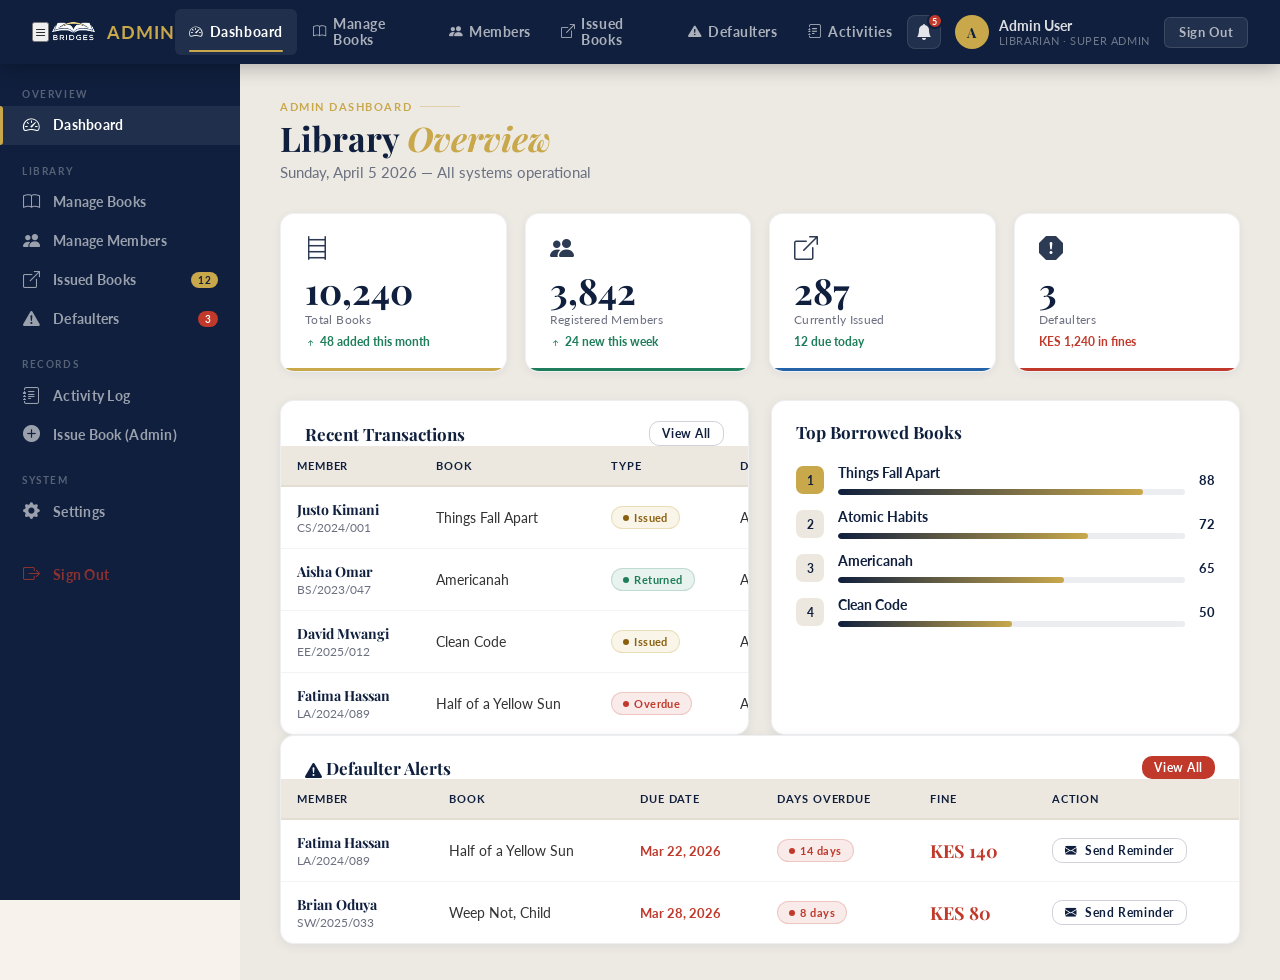
==== dashboard-admin.html @ f614bda2 "Added new responsive and updated LMS" ====
<!doctype html>
<html lang="en">
<head>
  <meta charset="UTF-8"/>
  <meta name="viewport" content="width=device-width,initial-scale=1.0"/>
  <link rel="preconnect" href="https://fonts.googleapis.com">
  <link rel="preconnect" href="https://fonts.gstatic.com" crossorigin>
  <link href="https://fonts.googleapis.com/css2?family=Playfair+Display:ital,wght@0,400;0,700;0,900;1,400;1,700&family=Lato:wght@300;400;700;900&display=swap" rel="stylesheet">
  <link rel="stylesheet" href="https://cdn.jsdelivr.net/npm/bootstrap-icons@1.11.3/font/bootstrap-icons.min.css">
  <link rel="stylesheet" href="bridges-lms.css">
  <title>Admin — Bridges LMS</title>
</head>
<body>

<!-- ── Header ────────────────────────────────────────────── -->
<header class="app-header">
  <a class="header-logo" href="#" onclick="switchView('a-dash')">
     <img src="/assets/BRIDGESLOGO.png" alt="Bridges LMS Logo" class="header-logo-img" />
    <div class="header-logo-text"><span>Admin</span></div>
  </a>
  <ul class="header-nav">
    <li id="anav-dash" class="active" onclick="switchView('a-dash')"><i class="bi bi-speedometer2" aria-hidden="true"></i> Dashboard</li>
    <li id="anav-books" onclick="switchView('a-books')"><i class="bi bi-book" aria-hidden="true"></i> Manage Books</li>
    <li id="anav-students" onclick="switchView('a-students')"><i class="bi bi-people-fill" aria-hidden="true"></i> Members</li>
    <li id="anav-issued" onclick="switchView('a-issued')"><i class="bi bi-box-arrow-up-right" aria-hidden="true"></i> Issued Books</li>
    <li id="anav-defaulters" onclick="switchView('a-defaulters')"><i class="bi bi-exclamation-triangle-fill" aria-hidden="true"></i> Defaulters</li>
    <li id="anav-activities" onclick="switchView('a-activities')"><i class="bi bi-journal-text" aria-hidden="true"></i> Activities</li>
  </ul>
  <div class="header-right">
    <div class="notif-btn" title="Notifications">
      <i class="bi bi-bell-fill" aria-hidden="true"></i>
      <span class="notif-badge">5</span>
    </div>
    <div class="header-user">
      <div class="header-avatar">A</div>
      <div>
        <div class="header-uname">Admin User</div>
        <div class="header-role">Librarian · Super Admin</div>
      </div>
    </div>
    <a class="header-logout" href="index.html">Sign Out</a>
  </div>
</header>

<!-- ── Portal Layout ─────────────────────────────────────── -->
<div class="portal-layout">

  <!-- Sidebar -->
  <div class="sidebar">
    <div class="sidebar-group-label">Overview</div>
    <div class="sidebar-item active" id="asb-dash" onclick="switchView('a-dash')">
      <span class="sidebar-icon"><i class="bi bi-speedometer2" aria-hidden="true"></i></span> Dashboard
    </div>
    <div class="sidebar-group-label">Library</div>
    <div class="sidebar-item" id="asb-books" onclick="switchView('a-books')">
      <span class="sidebar-icon"><i class="bi bi-book" aria-hidden="true"></i></span> Manage Books
    </div>
    <div class="sidebar-item" id="asb-students" onclick="switchView('a-students')">
      <span class="sidebar-icon"><i class="bi bi-people-fill" aria-hidden="true"></i></span> Manage Members
    </div>
    <div class="sidebar-item" id="asb-issued" onclick="switchView('a-issued')">
      <span class="sidebar-icon"><i class="bi bi-box-arrow-up-right" aria-hidden="true"></i></span> Issued Books
      <span class="sidebar-badge">12</span>
    </div>
    <div class="sidebar-item" id="asb-defaulters" onclick="switchView('a-defaulters')">
      <span class="sidebar-icon"><i class="bi bi-exclamation-triangle-fill" aria-hidden="true"></i></span> Defaulters
      <span class="sidebar-badge sidebar-badge-red">3</span>
    </div>
    <div class="sidebar-group-label">Records</div>
    <div class="sidebar-item" id="asb-activities" onclick="switchView('a-activities')">
      <span class="sidebar-icon"><i class="bi bi-journal-text" aria-hidden="true"></i></span> Activity Log
    </div>
    <div class="sidebar-item" onclick="switchView('a-issue-admin')">
      <span class="sidebar-icon"><i class="bi bi-plus-circle-fill" aria-hidden="true"></i></span> Issue Book (Admin)
    </div>
    <div class="sidebar-group-label">System</div>
    <div class="sidebar-item" onclick="switchView('a-settings')">
      <span class="sidebar-icon"><i class="bi bi-gear-fill" aria-hidden="true"></i></span> Settings
    </div>
    <div class="sidebar-item sidebar-signout" onclick="window.location.href='login.html'">
      <span class="sidebar-icon"><i class="bi bi-box-arrow-right" aria-hidden="true"></i></span> Sign Out
    </div>
  </div>

  <!-- Main Content -->
  <div class="portal-main">

    <!-- ── DASHBOARD VIEW ────────────────────────────────── -->
    <div id="a-dash" class="view active">
      <div class="page-title-block anim-1">
        <div class="page-eyebrow">Admin Dashboard</div>
        <h1 class="page-title">Library <em>Overview</em></h1>
        <p class="page-subtitle">Sunday, April 5 2026 — All systems operational</p>
      </div>

      <div class="kpi-grid anim-2">
        <div class="kpi k-gold">
          <div class="kpi-icon"><i class="bi bi-bookshelf" aria-hidden="true"></i></div>
          <div class="kpi-val">10,240</div>
          <div class="kpi-label">Total Books</div>
          <div class="kpi-sub"><i class="bi bi-arrow-up-short" aria-hidden="true"></i> 48 added this month</div>
        </div>
        <div class="kpi k-green">
          <div class="kpi-icon"><i class="bi bi-people-fill" aria-hidden="true"></i></div>
          <div class="kpi-val">3,842</div>
          <div class="kpi-label">Registered Members</div>
          <div class="kpi-sub"><i class="bi bi-arrow-up-short" aria-hidden="true"></i> 24 new this week</div>
        </div>
        <div class="kpi k-blue">
          <div class="kpi-icon"><i class="bi bi-box-arrow-up-right" aria-hidden="true"></i></div>
          <div class="kpi-val">287</div>
          <div class="kpi-label">Currently Issued</div>
          <div class="kpi-sub">12 due today</div>
        </div>
        <div class="kpi k-red">
          <div class="kpi-icon"><i class="bi bi-exclamation-octagon-fill" aria-hidden="true"></i></div>
          <div class="kpi-val">3</div>
          <div class="kpi-label">Defaulters</div>
          <div class="kpi-sub warn">KES 1,240 in fines</div>
        </div>
      </div>

      <div class="two-col anim-3">
        <div class="card">
          <div class="card-header">
            <span class="card-title">Recent Transactions</span>
            <button type="button" class="btn btn-outline btn-xs" onclick="switchView('a-activities')">View All</button>
          </div>
          <div class="card-body-flush tbl-wrap">
            <table>
              <thead><tr><th>Member</th><th>Book</th><th>Type</th><th>Date</th></tr></thead>
              <tbody>
                <tr>
                  <td><div class="td-title">Justo Kimani</div><div class="td-sub">CS/2024/001</div></td>
                  <td>Things Fall Apart</td>
                  <td><span class="badge badge-gold">Issued</span></td>
                  <td>Apr 4, 2026</td>
                </tr>
                <tr>
                  <td><div class="td-title">Aisha Omar</div><div class="td-sub">BS/2023/047</div></td>
                  <td>Americanah</td>
                  <td><span class="badge badge-green">Returned</span></td>
                  <td>Apr 4, 2026</td>
                </tr>
                <tr>
                  <td><div class="td-title">David Mwangi</div><div class="td-sub">EE/2025/012</div></td>
                  <td>Clean Code</td>
                  <td><span class="badge badge-gold">Issued</span></td>
                  <td>Apr 3, 2026</td>
                </tr>
                <tr>
                  <td><div class="td-title">Fatima Hassan</div><div class="td-sub">LA/2024/089</div></td>
                  <td>Half of a Yellow Sun</td>
                  <td><span class="badge badge-red">Overdue</span></td>
                  <td>Apr 2, 2026</td>
                </tr>
              </tbody>
            </table>
          </div>
        </div>
        <div class="card">
          <div class="card-header"><span class="card-title">Top Borrowed Books</span></div>
          <div class="card-body">
            <div class="top-book-row">
              <div class="top-book-rank top-book-rank-gold">1</div>
              <div class="top-book-inner">
                <div class="top-book-title">Things Fall Apart</div>
                <div class="prog-wrap"><div class="prog-fill" style="width:88%"></div></div>
              </div>
              <div class="top-book-count">88</div>
            </div>
            <div class="top-book-row">
              <div class="top-book-rank">2</div>
              <div class="top-book-inner">
                <div class="top-book-title">Atomic Habits</div>
                <div class="prog-wrap"><div class="prog-fill" style="width:72%"></div></div>
              </div>
              <div class="top-book-count">72</div>
            </div>
            <div class="top-book-row">
              <div class="top-book-rank">3</div>
              <div class="top-book-inner">
                <div class="top-book-title">Americanah</div>
                <div class="prog-wrap"><div class="prog-fill" style="width:65%"></div></div>
              </div>
              <div class="top-book-count">65</div>
            </div>
            <div class="top-book-row">
              <div class="top-book-rank">4</div>
              <div class="top-book-inner">
                <div class="top-book-title">Clean Code</div>
                <div class="prog-wrap"><div class="prog-fill" style="width:50%"></div></div>
              </div>
              <div class="top-book-count">50</div>
            </div>
          </div>
        </div>
      </div>

      <div class="card anim-4">
        <div class="card-header">
          <span class="card-title">
            <i class="bi bi-exclamation-triangle-fill" aria-hidden="true"></i> Defaulter Alerts
          </span>
          <button type="button" class="btn btn-danger btn-xs" onclick="switchView('a-defaulters')">View All</button>
        </div>
        <div class="card-body-flush tbl-wrap">
          <table>
            <thead><tr><th>Member</th><th>Book</th><th>Due Date</th><th>Days Overdue</th><th>Fine</th><th>Action</th></tr></thead>
            <tbody>
              <tr>
                <td><div class="td-title">Fatima Hassan</div><div class="td-sub">LA/2024/089</div></td>
                <td>Half of a Yellow Sun</td>
                <td class="td-overdue">Mar 22, 2026</td>
                <td><span class="badge badge-red">14 days</span></td>
                <td><span class="fine-amount">KES 140</span></td>
                <td><button type="button" class="btn btn-outline btn-xs" onclick="showToast('warn','Reminder sent to Fatima Hassan')">
                  <i class="bi bi-envelope-fill" aria-hidden="true"></i> Send Reminder
                </button></td>
              </tr>
              <tr>
                <td><div class="td-title">Brian Oduya</div><div class="td-sub">SW/2025/033</div></td>
                <td>Weep Not, Child</td>
                <td class="td-overdue">Mar 28, 2026</td>
                <td><span class="badge badge-red">8 days</span></td>
                <td><span class="fine-amount">KES 80</span></td>
                <td><button type="button" class="btn btn-outline btn-xs" onclick="showToast('warn','Reminder sent to Brian Oduya')">
                  <i class="bi bi-envelope-fill" aria-hidden="true"></i> Send Reminder
                </button></td>
              </tr>
            </tbody>
          </table>
        </div>
      </div>
    </div>

    <!-- ── MANAGE BOOKS VIEW ──────────────────────────────── -->
    <div id="a-books" class="view">
      <div class="page-title-block anim-1">
        <div class="page-eyebrow">Catalog Management</div>
        <h1 class="page-title">Manage <em>Books</em></h1>
        <p class="page-subtitle">Add, edit, or remove books from the library catalog</p>
      </div>

      <div class="page-tabs anim-2">
        <button type="button" class="page-tab active" onclick="switchBookTab('books-list')">
          <i class="bi bi-list-ul" aria-hidden="true"></i> All Books
        </button>
        <button type="button" class="page-tab" onclick="switchBookTab('books-add')">
          <i class="bi bi-plus-lg" aria-hidden="true"></i> Add Book
        </button>
      </div>

      <div id="books-list">
        <div class="search-row anim-3">
          <div class="search-input-wrap">
            <span class="search-icon"><i class="bi bi-search" aria-hidden="true"></i></span>
            <input type="text" id="admin-book-search" placeholder="Search books…" oninput="renderAdminBooks()"/>
          </div>
          <select class="filter-sel" onchange="renderAdminBooks()" id="admin-genre-filter">
            <option value="">All Genres</option>
            <option>Literature</option><option>African Studies</option>
            <option>Technology</option><option>Business</option><option>History</option>
          </select>
          <button type="button" class="btn btn-gold" onclick="switchBookTab('books-add')">+ Add New Book</button>
        </div>
        <div class="card anim-3">
          <div class="card-body-flush tbl-wrap">
            <table>
              <thead><tr>
                <th>ID</th><th>Title</th><th>Author</th><th>Genre</th>
                <th>Copies</th><th>Available</th><th>Status</th><th>Actions</th>
              </tr></thead>
              <tbody id="admin-books-tbody"></tbody>
            </table>
          </div>
        </div>
      </div>

      <div id="books-add" style="display:none">
        <div class="form-section anim-3">
          <div class="form-section-title">
            <span class="form-section-icon"><i class="bi bi-book-half" aria-hidden="true"></i></span> Add New Book
          </div>
          <div class="form-row">
            <div class="form-group"><label class="form-label">Book Title</label>
              <input class="form-input" placeholder="Full title"/></div>
            <div class="form-group"><label class="form-label">Author(s)</label>
              <input class="form-input" placeholder="Author name(s)"/></div>
          </div>
          <div class="form-row">
            <div class="form-group"><label class="form-label">ISBN</label>
              <input class="form-input" placeholder="978-…"/></div>
            <div class="form-group"><label class="form-label">Genre</label>
              <select class="form-select">
                <option>Literature</option><option>Science</option><option>Technology</option>
                <option>African Studies</option><option>Business</option><option>History</option><option>Philosophy</option>
              </select></div>
          </div>
          <div class="form-row">
            <div class="form-group"><label class="form-label">Publisher</label>
              <input class="form-input" placeholder="Publisher name"/></div>
            <div class="form-group"><label class="form-label">Year Published</label>
              <input class="form-input" type="number" placeholder="e.g. 2020"/></div>
          </div>
          <div class="form-row">
            <div class="form-group"><label class="form-label">Number of Copies</label>
              <input class="form-input" type="number" placeholder="e.g. 5"/></div>
            <div class="form-group"><label class="form-label">Location / Shelf</label>
              <input class="form-input" placeholder="e.g. Shelf A3"/></div>
          </div>
          <div class="form-group"><label class="form-label">Description</label>
            <textarea class="form-textarea" placeholder="Brief synopsis or notes…"></textarea></div>
          <div class="btn-row">
            <button type="button" class="btn btn-gold"
              onclick="showToast('success','Book added to catalog!');switchBookTab('books-list')">Add Book</button>
            <button type="button" class="btn btn-outline" onclick="switchBookTab('books-list')">Cancel</button>
          </div>
        </div>
      </div>
    </div>

    <!-- ── MANAGE MEMBERS VIEW ───────────────────────────── -->
    <div id="a-students" class="view">
      <div class="page-title-block anim-1">
        <div class="page-eyebrow">Member Management</div>
        <h1 class="page-title">Manage <em>Members</em></h1>
        <p class="page-subtitle">View, edit, and manage registered library members</p>
      </div>

      <div class="page-tabs anim-2">
        <button type="button" class="page-tab active" onclick="switchStudentTab('stud-list')">
          <i class="bi bi-people-fill" aria-hidden="true"></i> All Members
        </button>
        <button type="button" class="page-tab" onclick="switchStudentTab('stud-add')">
          <i class="bi bi-person-plus-fill" aria-hidden="true"></i> Add Member
        </button>
      </div>

      <div id="stud-list">
        <div class="search-row anim-3">
          <div class="search-input-wrap">
            <span class="search-icon"><i class="bi bi-search" aria-hidden="true"></i></span>
            <input type="text" placeholder="Search members…" oninput="renderStudents(this.value)"/>
          </div>
          <select class="filter-sel">
            <option value="">All Types</option>
            <option>Student</option><option>Teacher</option><option>Staff</option>
          </select>
          <select class="filter-sel">
            <option value="">All Status</option>
            <option>Active</option><option>Suspended</option>
          </select>
          <button type="button" class="btn btn-gold" onclick="switchStudentTab('stud-add')">+ Add Member</button>
        </div>
        <div class="card anim-3">
          <div class="card-body-flush tbl-wrap">
            <table>
              <thead><tr>
                <th>ID</th><th>Name</th><th>Type</th><th>Department</th>
                <th>Borrowed</th><th>Fines</th><th>Status</th><th>Actions</th>
              </tr></thead>
              <tbody id="students-tbody"></tbody>
            </table>
          </div>
        </div>
      </div>

      <div id="stud-add" style="display:none">
        <div class="form-section anim-3">
          <div class="form-section-title">
            <span class="form-section-icon"><i class="bi bi-person-fill" aria-hidden="true"></i></span> Register New Member
          </div>
          <div class="form-row">
            <div class="form-group"><label class="form-label">First Name</label>
              <input class="form-input" placeholder="First name"/></div>
            <div class="form-group"><label class="form-label">Last Name</label>
              <input class="form-input" placeholder="Last name"/></div>
          </div>
          <div class="form-row">
            <div class="form-group"><label class="form-label">Email</label>
              <input class="form-input" type="email" placeholder="email@domain.com"/></div>
            <div class="form-group"><label class="form-label">Phone</label>
              <input class="form-input" placeholder="+254…"/></div>
          </div>
          <div class="form-row">
            <div class="form-group"><label class="form-label">Member ID</label>
              <input class="form-input" placeholder="e.g. CS/2026/001"/></div>
            <div class="form-group"><label class="form-label">Member Type</label>
              <select class="form-select"><option>Student</option><option>Teacher</option><option>Staff</option></select></div>
          </div>
          <div class="form-row">
            <div class="form-group"><label class="form-label">Department</label>
              <input class="form-input" placeholder="e.g. Computer Science"/></div>
            <div class="form-group"><label class="form-label">Membership Tier</label>
              <select class="form-select"><option>Standard</option><option>Gold</option><option>Premium</option></select></div>
          </div>
          <div class="btn-row">
            <button type="button" class="btn btn-gold"
              onclick="showToast('success','Member registered successfully!');switchStudentTab('stud-list')">Register Member</button>
            <button type="button" class="btn btn-outline" onclick="switchStudentTab('stud-list')">Cancel</button>
          </div>
        </div>
      </div>
    </div>

    <!-- ── ISSUED BOOKS VIEW ──────────────────────────────── -->
    <div id="a-issued" class="view">
      <div class="page-title-block anim-1">
        <div class="page-eyebrow">Circulation</div>
        <h1 class="page-title">Issued <em>Books</em></h1>
        <p class="page-subtitle">All currently issued books and their status</p>
      </div>

      <div class="kpi-grid-3 anim-2">
        <div class="kpi k-gold kpi-sm">
          <div class="kpi-icon kpi-icon-sm"><i class="bi bi-box-arrow-up-right" aria-hidden="true"></i></div>
          <div class="kpi-val kpi-val-sm">287</div>
          <div class="kpi-label">Total Issued</div>
        </div>
        <div class="kpi k-red kpi-sm">
          <div class="kpi-icon kpi-icon-sm"><i class="bi bi-alarm-fill" aria-hidden="true"></i></div>
          <div class="kpi-val kpi-val-sm">12</div>
          <div class="kpi-label">Due Today</div>
        </div>
        <div class="kpi k-green kpi-sm">
          <div class="kpi-icon kpi-icon-sm"><i class="bi bi-check-circle-fill" aria-hidden="true"></i></div>
          <div class="kpi-val kpi-val-sm">43</div>
          <div class="kpi-label">Returned This Week</div>
        </div>
      </div>

      <div class="search-row anim-3">
        <div class="search-input-wrap">
          <span class="search-icon"><i class="bi bi-search" aria-hidden="true"></i></span>
          <input type="text" id="issued-search" placeholder="Search by member or book…" oninput="renderIssuedBooks()"/>
        </div>
        <select class="filter-sel" id="issued-status-filter" onchange="renderIssuedBooks()">
          <option value="">All Status</option>
          <option value="active">Active</option>
          <option value="overdue">Overdue</option>
          <option value="returned">Returned</option>
        </select>
      </div>

      <div class="card anim-3">
        <div class="card-body-flush tbl-wrap">
          <table>
            <thead><tr><th>#</th><th>Member</th><th>Book Title</th><th>Issued Date</th><th>Due Date</th><th>Status</th><th>Fine</th><th>Action</th></tr></thead>
            <tbody id="issued-tbody"></tbody>
          </table>
        </div>
      </div>
    </div>

    <!-- ── DEFAULTERS VIEW ────────────────────────────────── -->
    <div id="a-defaulters" class="view">
      <div class="page-title-block anim-1">
        <div class="page-eyebrow">Overdue Management</div>
        <h1 class="page-title">Defaulter <em>List</em></h1>
        <p class="page-subtitle">Students who have not returned books by the deadline</p>
      </div>

      <div class="alert alert-danger anim-2">
        <span class="alert-icon"><i class="bi bi-exclamation-octagon-fill" aria-hidden="true"></i></span>
        <div><strong>3 active defaulters</strong> with a combined fine of <strong>KES 1,240</strong>. Send bulk reminders or escalate to department heads.</div>
      </div>

      <div class="search-row anim-2">
        <div class="search-input-wrap">
          <span class="search-icon"><i class="bi bi-search" aria-hidden="true"></i></span>
          <input type="text" placeholder="Search defaulters…"/>
        </div>
        <button type="button" class="btn btn-danger" onclick="showToast('warn','Bulk reminders sent to all 3 defaulters!')">
          <i class="bi bi-envelope-fill" aria-hidden="true"></i> Send Bulk Reminders
        </button>
        <button type="button" class="btn btn-outline" onclick="showToast('success','Report exported!')">
          <i class="bi bi-download" aria-hidden="true"></i> Export Report
        </button>
      </div>

      <div class="card anim-3">
        <div class="card-body-flush tbl-wrap">
          <table>
            <thead><tr>
              <th>Member</th><th>Dept.</th><th>Book</th><th>Issue Date</th>
              <th>Due Date</th><th>Days Overdue</th><th>Fine</th><th>Actions</th>
            </tr></thead>
            <tbody id="defaulters-tbody"></tbody>
          </table>
        </div>
      </div>
    </div>

    <!-- ── ACTIVITIES VIEW ────────────────────────────────── -->
    <div id="a-activities" class="view">
      <div class="page-title-block anim-1">
        <div class="page-eyebrow">Audit Log</div>
        <h1 class="page-title">Library <em>Activities</em></h1>
        <p class="page-subtitle">Complete log of all library transactions and system events</p>
      </div>

      <div class="two-col anim-2">
        <div class="form-section">
          <div class="form-section-title">
            <span class="form-section-icon"><i class="bi bi-journal-text" aria-hidden="true"></i></span> Record New Activity
          </div>
          <div class="form-group">
            <label class="form-label">Activity Type</label>
            <select class="form-select" id="act-type">
              <option>Book Issued</option><option>Book Returned</option>
              <option>Book Not Available</option><option>Fine Collected</option>
              <option>Member Registered</option><option>Book Added to Catalog</option>
            </select>
          </div>
          <div class="form-group">
            <label class="form-label">Member ID</label>
            <input class="form-input" id="act-member" placeholder="Member ID or name"/>
          </div>
          <div class="form-group">
            <label class="form-label">Book ID / Title</label>
            <input class="form-input" id="act-book" placeholder="Book reference"/>
          </div>
          <div class="form-group">
            <label class="form-label">Notes</label>
            <textarea class="form-textarea form-textarea-short" id="act-notes" placeholder="Additional details…"></textarea>
          </div>
          <button type="button" class="btn btn-gold btn-full" onclick="recordActivity()">Record Activity</button>
        </div>

        <div class="card">
          <div class="card-header"><span class="card-title">Quick Stats — Today</span></div>
          <div class="card-body">
            <div class="stat-box stat-box-gold">
              <span class="stat-box-label"><i class="bi bi-box-arrow-up-right" aria-hidden="true"></i> Books Issued</span>
              <span class="stat-box-num stat-box-num-gold">18</span>
            </div>
            <div class="stat-box stat-box-green">
              <span class="stat-box-label"><i class="bi bi-box-arrow-in-down" aria-hidden="true"></i> Books Returned</span>
              <span class="stat-box-num stat-box-num-green">12</span>
            </div>
            <div class="stat-box stat-box-red">
              <span class="stat-box-label"><i class="bi bi-exclamation-triangle-fill" aria-hidden="true"></i> Overdue Alerts</span>
              <span class="stat-box-num stat-box-num-red">3</span>
            </div>
            <div class="stat-box stat-box-blue">
              <span class="stat-box-label"><i class="bi bi-person-plus-fill" aria-hidden="true"></i> New Members</span>
              <span class="stat-box-num stat-box-num-blue">4</span>
            </div>
          </div>
        </div>
      </div>

      <div class="card anim-3">
        <div class="card-header">
          <span class="card-title">Transaction Log</span>
          <button type="button" class="btn btn-outline btn-xs" onclick="showToast('success','Log exported!')">
            <i class="bi bi-download" aria-hidden="true"></i> Export CSV
          </button>
        </div>
        <div class="card-body-flush tbl-wrap">
          <table>
            <thead><tr><th>#</th><th>Time</th><th>Activity</th><th>Member</th><th>Book</th><th>Librarian</th></tr></thead>
            <tbody id="activities-tbody"></tbody>
          </table>
        </div>
      </div>
    </div>

    <!-- ── ISSUE BOOK (ADMIN) VIEW ────────────────────────── -->
    <div id="a-issue-admin" class="view">
      <div class="page-title-block anim-1">
        <div class="page-eyebrow">Circulation</div>
        <h1 class="page-title">Issue Book <em>(Admin)</em></h1>
        <p class="page-subtitle">Manually process a book issue on behalf of a member</p>
      </div>
      <div class="two-col anim-2">
        <div class="form-section">
          <div class="form-section-title">
            <span class="form-section-icon"><i class="bi bi-box-arrow-up-right" aria-hidden="true"></i></span> Issue Book Form
          </div>
          <div class="form-group">
            <label class="form-label">Member ID</label>
            <input class="form-input" placeholder="e.g. CS/2024/001" id="ai-member"/>
          </div>
          <div id="ai-member-preview" class="alert alert-success" style="display:none">
            <span class="alert-icon"><i class="bi bi-check-circle-fill" aria-hidden="true"></i></span>
            <div id="ai-member-preview-text">Member found</div>
          </div>
          <div class="form-group">
            <label class="form-label">Book ID / ISBN</label>
            <input class="form-input" placeholder="Book ID or ISBN" id="ai-book"
              oninput="lookupBook('ai-book','ai-book-preview')"/>
          </div>
          <div id="ai-book-preview" class="alert alert-success" style="display:none">
            <span class="alert-icon"><i class="bi bi-check-circle-fill" aria-hidden="true"></i></span>
            <div id="ai-book-preview-text"></div>
          </div>
          <div class="form-row">
            <div class="form-group"><label class="form-label">Issue Date</label>
              <input class="form-input" type="date" id="ai-issue-date"/></div>
            <div class="form-group"><label class="form-label">Due Date</label>
              <input class="form-input" type="date" id="ai-due-date"/></div>
          </div>
          <div class="form-group">
            <label class="form-label">Librarian Notes</label>
            <textarea class="form-textarea form-textarea-medium" placeholder="Any special notes…"></textarea>
          </div>
          <button type="button" class="btn btn-gold btn-full" onclick="adminIssueBook()">Issue Book</button>
        </div>

        <div class="card">
          <div class="card-header"><span class="card-title">Lookup Member</span></div>
          <div class="card-body">
            <div class="form-group">
              <input class="form-input" placeholder="Enter member ID to preview…" oninput="previewMember(this.value)"/>
            </div>
            <div id="member-lookup-result">
              <div class="empty-state empty-state-sm">
                <div class="e-icon"><i class="bi bi-person" aria-hidden="true"></i></div>
                <div class="e-sub">Enter a Member ID to view details</div>
              </div>
            </div>
          </div>
        </div>
      </div>
    </div>

    <!-- ── SETTINGS VIEW ──────────────────────────────────── -->
    <div id="a-settings" class="view">
      <div class="page-title-block anim-1">
        <div class="page-eyebrow">System</div>
        <h1 class="page-title">Library <em>Settings</em></h1>
      </div>
      <div class="two-col anim-2">
        <div class="form-section">
          <div class="form-section-title">
            <span class="form-section-icon"><i class="bi bi-gear-fill" aria-hidden="true"></i></span> General Settings
          </div>
          <div class="form-group"><label class="form-label">Library Name</label>
            <input class="form-input" value="Bridges Library — University of Eldoret"/></div>
          <div class="form-group"><label class="form-label">Max Books Per Member</label>
            <input class="form-input" type="number" value="3"/></div>
          <div class="form-group"><label class="form-label">Standard Loan Period (days)</label>
            <input class="form-input" type="number" value="14"/></div>
          <div class="form-group"><label class="form-label">Fine Per Day (KES)</label>
            <input class="form-input" type="number" value="10"/></div>
          <button type="button" class="btn btn-gold btn-full" onclick="showToast('success','Settings saved!')">Save Settings</button>
        </div>

        <div class="form-section">
          <div class="form-section-title">
            <span class="form-section-icon"><i class="bi bi-shield-lock-fill" aria-hidden="true"></i></span> Admin Account
          </div>
          <div class="form-group"><label class="form-label">Admin Name</label>
            <input class="form-input" value="Admin User"/></div>
          <div class="form-group"><label class="form-label">Email</label>
            <input class="form-input" value="admin@library.ac.ke"/></div>
          <div class="form-group"><label class="form-label">New Password</label>
            <input class="form-input" type="password" placeholder="Leave blank to keep current"/></div>
          <button type="button" class="btn btn-navy btn-full" onclick="showToast('success','Account updated!')">Update Account</button>
        </div>
      </div>
    </div>

  </div><!-- /portal-main -->
</div><!-- /portal-layout -->

<div id="toast"></div>
<script src="bridges-lms.js"></script>
<script>
  // ── View switching ──────────────────────────────────────
  function switchView(id) {
    document.querySelectorAll('.view').forEach(v => v.classList.remove('active'));
    document.getElementById(id).classList.add('active');

    document.querySelectorAll('.sidebar-item').forEach(s => s.classList.remove('active'));
    const sb = document.getElementById('asb-' + id.replace('a-',''));
    if (sb) sb.classList.add('active');

    document.querySelectorAll('.header-nav li').forEach(n => n.classList.remove('active'));
    const hn = document.getElementById('anav-' + id.replace('a-',''));
    if (hn) hn.classList.add('active');

    if (id === 'a-issued') renderIssuedBooks();
    if (id === 'a-defaulters') renderDefaulters();
    if (id === 'a-activities') renderActivities();
  }

  // ── Init ────────────────────────────────────────────────
  document.addEventListener('DOMContentLoaded', () => {
    renderAdminBooks();
    renderStudents('');
    renderIssuedBooks();
    renderDefaulters();
    renderActivities();
    setAdminIssueDates();
  });

  // ── Mobile nav & sidebar toggle ─────────────────────────
  (function () {
    // Inject hamburger button into header
    const header = document.querySelector('.app-header');
    if (!header) return;

    const toggle = document.createElement('button');
    toggle.className = 'mobile-nav-toggle';
    toggle.setAttribute('aria-label', 'Open menu');
    toggle.innerHTML = '<i class="bi bi-list"></i>';
    header.prepend(toggle);

    // Inject sidebar backdrop
    const backdrop = document.createElement('div');
    backdrop.className = 'sidebar-backdrop';
    document.body.appendChild(backdrop);

    const sidebar = document.querySelector('.sidebar');
    const headerNav = document.querySelector('.header-nav');

    function openMenu() {
      if (sidebar)    sidebar.classList.add('open');
      if (headerNav)  headerNav.classList.add('open');
      backdrop.classList.add('open');
      toggle.innerHTML = '<i class="bi bi-x-lg"></i>';
    }
    function closeMenu() {
      if (sidebar)    sidebar.classList.remove('open');
      if (headerNav)  headerNav.classList.remove('open');
      backdrop.classList.remove('open');
      toggle.innerHTML = '<i class="bi bi-list"></i>';
    }

    toggle.addEventListener('click', () =>
      backdrop.classList.contains('open') ? closeMenu() : openMenu()
    );
    backdrop.addEventListener('click', closeMenu);

    // Close drawer when a nav item is tapped
    document.querySelectorAll('.sidebar-item, .header-nav li').forEach(el => {
      el.addEventListener('click', closeMenu);
    });
  })();

</script>
</body>
</html>
---- bridges-lms.css ----
/* ============================================================
   BRIDGES LMS — Shared Stylesheet
   ============================================================ */

*,*::before,*::after{box-sizing:border-box;margin:0;padding:0}

:root{
  --navy:#0f1f3d;
  --navy2:#162847;
  --navy3:#1e3660;
  --gold:#c9a84c;
  --gold2:#e0bb5a;
  --gold3:#f0d080;
  --cream:#f7f3ec;
  --cream2:#ede8df;
  --cream3:#e4ddd2;
  --text:#1a1a2e;
  --muted:#6b7080;
  --white:#fff;
  --green:#1e7d5a;
  --red:#c0392b;
  --blue:#2563a8;
  --purple:#6b21a8;
  --r:10px;
  --sh:0 8px 32px rgba(15,31,61,.13);
}

html{scroll-behavior:smooth}
body{font-family:'Lato',sans-serif;background:var(--cream);color:var(--text);min-height:100vh}

/* ── Animations ─────────────────────────────────────────── */
@keyframes fadeUp{from{opacity:0;transform:translateY(20px)}to{opacity:1;transform:translateY(0)}}
@keyframes fadeIn{from{opacity:0}to{opacity:1}}
@keyframes slideRight{from{opacity:0;transform:translateX(-20px)}to{opacity:1;transform:translateX(0)}}
@keyframes pulse{0%,100%{opacity:1}50%{opacity:.6}}

.anim-1{animation:fadeUp .5s ease both .05s}
.anim-2{animation:fadeUp .5s ease both .15s}
.anim-3{animation:fadeUp .5s ease both .25s}
.anim-4{animation:fadeUp .5s ease both .35s}

/* ── Auth Layout ────────────────────────────────────────── */
.auth-page{
  min-height:100vh;
  display:grid;
  grid-template-columns:1fr 1fr;
}

.auth-left{
  background:var(--navy);
  display:flex;
  flex-direction:column;
  justify-content:center;
  padding:72px 64px;
  position:relative;
  overflow:hidden;
}
.auth-left::before{
  content:'"';
  font-family:'Playfair Display',serif;
  font-size:360px;
  color:rgba(201,168,76,.06);
  position:absolute;
  top:-80px;
  left:-20px;
  line-height:1;
  pointer-events:none;
}

.auth-logo {
  display: flex;
  flex-direction: column;
  align-items: center;
  gap: 4px;
}

.auth-logo-img {
  width: 120px;          /* adjust to taste */
  height: auto;
  object-fit: contain;

  /* The logo has a black background — use mix-blend-mode
     so it blends cleanly on dark auth backgrounds */
  mix-blend-mode: screen;   /* use 'normal' if your auth bg is already dark/black */

  /* Optional: if you want to strip the black background on light themes */
  /* filter: invert(1); */ /* only use if needed for light bg */
}

.auth-logo-text {
  font-size: 1.4rem;
  font-weight: 700;
  letter-spacing: 0.08em;
  color: #f5f0e8;          /* cream, matching the logo's white text */
  text-transform: uppercase;
}

.auth-logo-text span {
  color: #c9a84c;          /* gold, pulled from the logo's arc accent */
}

.auth-tagline{
  font-family:'Playfair Display',serif;
  font-size:clamp(32px,3.5vw,48px);
  font-weight:700;
  color:#fff;
  line-height:1.12;
  margin-bottom:20px;
  position:relative;
}
.auth-tagline em{color:var(--gold);font-style:italic}

.auth-tagline-sub{
  font-size:15px;
  color:rgba(255,255,255,.55);
  line-height:1.75;
  max-width:360px;
  margin-bottom:48px;
}

.auth-stats{display:flex;gap:32px}
.auth-stat .num{
  font-family:'Playfair Display',serif;
  font-size:28px;
  font-weight:700;
  color:var(--gold);
}
.auth-stat .lbl{
  font-size:11.5px;
  color:rgba(255,255,255,.45);
  letter-spacing:.08em;
  text-transform:uppercase;
  margin-top:2px;
}

.auth-right{
  background:var(--cream);
  display:flex;
  align-items:center;
  justify-content:center;
  padding:48px 64px;
}
.auth-box{width:100%;max-width:440px}

/* ── Auth Tabs ──────────────────────────────────────────── */
.auth-tabs{
  display:flex;
  gap:0;
  margin-bottom:36px;
  background:var(--cream2);
  border-radius:var(--r);
  padding:4px;
  border:1px solid var(--cream3);
}
.auth-tab{
  flex:1;
  padding:10px;
  text-align:center;
  border-radius:7px;
  font-size:13.5px;
  font-weight:700;
  letter-spacing:.04em;
  cursor:pointer;
  color:var(--muted);
  transition:all .2s;
  border:none;
  background:none;
  text-decoration:none;
  display:block;
}
.auth-tab.active{
  background:#fff;
  color:var(--navy);
  box-shadow:0 2px 8px rgba(15,31,61,.1);
}

.auth-form-title{
  font-family:'Playfair Display',serif;
  font-size:28px;
  font-weight:700;
  color:var(--navy);
  margin-bottom:6px;
}
.auth-form-sub{font-size:14px;color:var(--muted);margin-bottom:28px}

/* ── Role Selector ──────────────────────────────────────── */
.role-selector{
  display:grid;
  grid-template-columns:1fr 1fr;
  gap:12px;
  margin-bottom:22px;
}
.role-card{
  padding:14px 16px;
  border:2px solid rgba(15,31,61,.1);
  border-radius:var(--r);
  cursor:pointer;
  transition:all .2s;
  text-align:center;
  background:#fff;
}
.role-card:hover{border-color:var(--gold);background:rgba(201,168,76,.04)}
.role-card.selected{border-color:var(--gold);background:rgba(201,168,76,.08)}
.role-card .role-icon{display:flex;justify-content:center;margin-bottom:6px}
.role-card .role-icon .bi{font-size:1.5rem;color:var(--navy)}
.role-card .role-name{font-size:13px;font-weight:700;color:var(--navy)}
.role-card .role-desc{font-size:11px;color:var(--muted);margin-top:2px}

/* ── Auth Footer Links ──────────────────────────────────── */
.auth-divider{
  display:flex;
  align-items:center;
  gap:14px;
  margin:20px 0;
  font-size:12px;
  color:var(--muted);
  font-weight:600;
  letter-spacing:.06em;
  text-transform:uppercase;
}
.auth-divider::before,.auth-divider::after{content:'';flex:1;height:1px;background:rgba(15,31,61,.1)}

.auth-switch{text-align:center;font-size:13.5px;color:var(--muted);margin-top:20px}
.auth-switch a{color:var(--gold);font-weight:700;cursor:pointer;text-decoration:none}
.auth-switch a:hover{text-decoration:underline}

/* ── Form Elements ──────────────────────────────────────── */
.form-row{display:grid;grid-template-columns:1fr 1fr;gap:14px}
.form-group{margin-bottom:18px}

.form-label{
  font-size:12px;
  font-weight:700;
  letter-spacing:.06em;
  text-transform:uppercase;
  color:var(--navy);
  margin-bottom:7px;
  display:block;
}
.form-input,
.form-select,
.form-textarea{
  width:100%;
  padding:12px 16px;
  background:#fff;
  border:1.5px solid rgba(15,31,61,.12);
  border-radius:8px;
  font-family:'Lato',sans-serif;
  font-size:14px;
  color:var(--text);
  outline:none;
  transition:border-color .2s,box-shadow .2s;
}
.form-input:focus,
.form-select:focus,
.form-textarea:focus{
  border-color:var(--gold);
  box-shadow:0 0 0 3px rgba(201,168,76,.12);
}
.form-input::placeholder{color:rgba(107,112,128,.55)}
.form-input.readonly-field{background:var(--cream2)}
.form-select{
  cursor:pointer;
  appearance:none;
  background-image:url("data:image/svg+xml,%3Csvg xmlns='http://www.w3.org/2000/svg' width='12' height='8' viewBox='0 0 12 8'%3E%3Cpath d='M1 1l5 5 5-5' stroke='%236b7080' stroke-width='1.5' fill='none' stroke-linecap='round'/%3E%3C/svg%3E");
  background-repeat:no-repeat;
  background-position:right 14px center;
  padding-right:40px;
}
.form-textarea{resize:vertical;min-height:80px}
.form-textarea-short{min-height:60px}
.form-textarea-medium{min-height:70px}

.form-inline-row{
  display:flex;
  justify-content:space-between;
  align-items:center;
  margin-bottom:20px;
}
.form-remember{
  display:flex;
  align-items:center;
  gap:8px;
  font-size:13.5px;
  color:var(--muted);
  cursor:pointer;
}
.form-remember input{accent-color:var(--gold)}
.form-forgot{
  font-size:13.5px;
  color:var(--gold);
  font-weight:700;
  cursor:pointer;
  background:none;
  border:none;
  text-decoration:none;
}
.form-forgot:hover{text-decoration:underline}

.form-terms{
  display:flex;
  align-items:flex-start;
  gap:10px;
  font-size:13px;
  color:var(--muted);
  cursor:pointer;
  line-height:1.5;
  margin-bottom:22px;
}
.form-terms input{accent-color:var(--gold);margin-top:2px;flex-shrink:0}
.form-terms a{color:var(--gold);font-weight:700;margin:0 3px;text-decoration:none}
.form-terms a:hover{text-decoration:underline}

/* ── Buttons ────────────────────────────────────────────── */
.btn{
  padding:13px 28px;
  border-radius:var(--r);
  font-family:'Lato',sans-serif;
  font-size:14px;
  font-weight:700;
  cursor:pointer;
  letter-spacing:.05em;
  transition:all .2s;
  border:none;
  display:inline-flex;
  align-items:center;
  gap:8px;
  justify-content:center;
  text-decoration:none;
}
.btn-gold{background:var(--gold);color:var(--navy)}
.btn-gold:hover{background:var(--gold2);transform:translateY(-1px);box-shadow:0 6px 20px rgba(201,168,76,.35)}
.btn-navy{background:var(--navy);color:#fff}
.btn-navy:hover{background:var(--navy2);transform:translateY(-1px);box-shadow:0 6px 20px rgba(15,31,61,.25)}
.btn-outline{background:transparent;color:var(--navy);border:1.5px solid rgba(15,31,61,.2)}
.btn-outline:hover{border-color:var(--navy);background:rgba(15,31,61,.04)}
.btn-danger{background:var(--red);color:#fff}
.btn-danger:hover{background:#a93226;transform:translateY(-1px)}
.btn-success{background:var(--green);color:#fff}
.btn-success:hover{background:#166147;transform:translateY(-1px)}
.btn-sm{padding:8px 16px;font-size:12.5px}
.btn-xs{padding:5px 12px;font-size:11.5px}
.btn-full{width:100%;justify-content:center}
.btn-demo-grid{display:grid;grid-template-columns:1fr 1fr;gap:10px}
.btn-demo{font-size:12px}

/* ── App Header ─────────────────────────────────────────── */
.app-header{
  background:var(--navy);
  height:64px;
  display:flex;
  align-items:center;
  padding:0 32px;
  position:sticky;
  top:0;
  z-index:100;
  box-shadow:0 2px 20px rgba(0,0,0,.3);
}
.header-logo {
  display: flex;
  align-items: center;
  gap: 10px;
  text-decoration: none;
}

.header-logo-img {
  width: 48px;           /* fits snugly in a header bar */
  height: 48px;
  object-fit: contain;
  mix-blend-mode: screen; /* drops the black bg on dark headers */
}

.header-logo-text {
  font-size: 1.1rem;
  font-weight: 700;
  letter-spacing: 0.06em;
  color: #f5f0e8;
  text-transform: uppercase;
}

.header-logo-text span {
  color: #c9a84c;        /* gold accent from the logo */
}

.header-nav{display:flex;list-style:none;gap:2px;flex:1}
.header-nav li{
  padding:7px 14px;
  border-radius:6px;
  cursor:pointer;
  font-size:13.5px;
  font-weight:700;
  color:rgba(255,255,255,.65);
  letter-spacing:.04em;
  transition:all .2s;
  position:relative;
  display:flex;
  align-items:center;
  gap:6px;
}
.header-nav li:hover,
.header-nav li.active{color:#fff;background:rgba(255,255,255,.07)}
.header-nav li.active::after{
  content:'';
  position:absolute;
  bottom:3px;
  left:14px;
  right:14px;
  height:2px;
  background:var(--gold);
  border-radius:1px;
}

.header-right{display:flex;align-items:center;gap:14px}
.header-user{display:flex;align-items:center;gap:10px}
.header-avatar{
  width:34px;
  height:34px;
  border-radius:50%;
  background:var(--gold);
  display:flex;
  align-items:center;
  justify-content:center;
  font-family:'Playfair Display',serif;
  font-weight:700;
  font-size:14px;
  color:var(--navy);
  border:2px solid rgba(201,168,76,.4);
}
.header-uname{font-size:13.5px;font-weight:700;color:rgba(255,255,255,.85)}
.header-role{font-size:10.5px;color:rgba(255,255,255,.4);letter-spacing:.06em;text-transform:uppercase;margin-top:1px}
.header-logout{
  background:rgba(255,255,255,.08);
  border:1px solid rgba(255,255,255,.12);
  color:rgba(255,255,255,.65);
  padding:7px 14px;
  border-radius:6px;
  font-size:12.5px;
  font-weight:700;
  cursor:pointer;
  transition:all .2s;
  letter-spacing:.04em;
  text-decoration:none;
  display:inline-flex;
  align-items:center;
}
.header-logout:hover{background:rgba(192,57,43,.2);border-color:rgba(192,57,43,.4);color:#fff}

.notif-btn{
  width:34px;
  height:34px;
  border-radius:8px;
  background:rgba(255,255,255,.08);
  border:1px solid rgba(255,255,255,.1);
  display:flex;
  align-items:center;
  justify-content:center;
  cursor:pointer;
  position:relative;
  transition:all .2s;
  color:rgba(255,255,255,.88);
}
.notif-btn:hover{background:rgba(255,255,255,.14)}
.notif-btn .bi{font-size:1rem}
.notif-badge{
  position:absolute;
  top:-3px;
  right:-3px;
  width:16px;
  height:16px;
  background:var(--red);
  border-radius:50%;
  font-size:9px;
  font-weight:700;
  color:#fff;
  display:flex;
  align-items:center;
  justify-content:center;
  border:2px solid var(--navy);
}

/* ── Layout ─────────────────────────────────────────────── */
.portal-layout{
  display:grid;
  grid-template-columns:240px 1fr;
  min-height:calc(100vh - 64px);
}
.portal-main{background:#edeae4;padding:36px 40px}

.user-layout{display:flex}
.user-main{flex:1;padding:36px 40px;background:#edeae4;min-height:calc(100vh - 64px)}

/* ── Sidebar ────────────────────────────────────────────── */
.sidebar{
  background:var(--navy);
  padding:24px 0;
  position:sticky;
  top:64px;
  height:calc(100vh - 64px);
  overflow-y:auto;
}
.sidebar-group-label{
  font-size:10px;
  font-weight:700;
  letter-spacing:.16em;
  text-transform:uppercase;
  color:rgba(255,255,255,.3);
  padding:0 22px;
  margin:20px 0 6px;
}
.sidebar-group-label:first-child{margin-top:0}
.sidebar-item{
  display:flex;
  align-items:center;
  gap:11px;
  padding:11px 22px;
  font-size:13.5px;
  font-weight:700;
  color:rgba(255,255,255,.58);
  cursor:pointer;
  transition:all .2s;
  position:relative;
  letter-spacing:.02em;
}
.sidebar-item:hover,
.sidebar-item.active{color:#fff;background:rgba(255,255,255,.07)}
.sidebar-item.active::before{
  content:'';
  position:absolute;
  left:0;top:0;bottom:0;
  width:3px;
  background:var(--gold);
  border-radius:0 3px 3px 0;
}
.sidebar-icon{
  display:inline-flex;
  align-items:center;
  justify-content:center;
  width:20px;
  flex-shrink:0;
}
.sidebar-icon .bi{font-size:1.05rem}
.sidebar-badge{
  margin-left:auto;
  background:var(--gold);
  color:var(--navy);
  font-size:10px;
  font-weight:700;
  padding:2px 7px;
  border-radius:100px;
}
.sidebar-badge-red{background:var(--red);color:#fff}
.sidebar-signout{margin-top:24px;color:rgba(192,57,43,.7)}
.sidebar-spacer{margin-top:auto}

/* ── Page Title Block ───────────────────────────────────── */
.page-title-block{margin-bottom:32px}
.page-eyebrow{
  font-size:11px;
  font-weight:700;
  letter-spacing:.14em;
  text-transform:uppercase;
  color:var(--gold);
  margin-bottom:6px;
  display:flex;
  align-items:center;
  gap:8px;
}
.page-eyebrow::after{content:'';width:40px;height:1.5px;background:var(--gold);opacity:.4}
.page-title{
  font-family:'Playfair Display',serif;
  font-size:clamp(24px,3vw,34px);
  font-weight:700;
  color:var(--navy);
  line-height:1.15;
}
.page-title em{color:var(--gold);font-style:italic}
.page-subtitle{font-size:14.5px;color:var(--muted);margin-top:6px}

/* ── Cards ──────────────────────────────────────────────── */
.card{
  background:#fff;
  border-radius:14px;
  border:1px solid rgba(15,31,61,.07);
  box-shadow:0 2px 12px rgba(15,31,61,.07);
  overflow:hidden;
}
.card-header{
  padding:20px 24px 0;
  display:flex;
  align-items:center;
  justify-content:space-between;
}
.card-title{
  font-family:'Playfair Display',serif;
  font-size:17px;
  font-weight:700;
  color:var(--navy);
}
.card-body{padding:22px 24px}
.card-body-flush{padding:0}
.card-mt{margin-top:18px}
.card-mt-lg{margin-top:22px}

/* ── KPI Grid ───────────────────────────────────────────── */
.kpi-grid{display:grid;grid-template-columns:repeat(4,1fr);gap:18px;margin-bottom:28px}
.kpi-grid-3{display:grid;grid-template-columns:repeat(3,1fr);gap:16px;margin-bottom:24px}

.kpi{
  background:#fff;
  border-radius:14px;
  padding:22px 24px;
  border:1px solid rgba(15,31,61,.06);
  box-shadow:0 2px 10px rgba(15,31,61,.06);
  position:relative;
  overflow:hidden;
}
.kpi-sm{padding:18px 20px}
.kpi::after{
  content:'';
  position:absolute;
  bottom:0;left:0;right:0;
  height:3px;
  border-radius:0 0 14px 14px;
}
.kpi.k-gold::after{background:var(--gold)}
.kpi.k-green::after{background:var(--green)}
.kpi.k-blue::after{background:var(--blue)}
.kpi.k-red::after{background:var(--red)}

.kpi-icon{display:flex;align-items:center;margin-bottom:12px}
.kpi-icon-sm{margin-bottom:8px}
.kpi-icon .bi{font-size:1.5rem;color:var(--navy);opacity:.88}
.kpi-val{font-family:'Playfair Display',serif;font-size:36px;font-weight:700;color:var(--navy);line-height:1}
.kpi-val-sm{font-size:28px}
.kpi-label{font-size:12px;color:var(--muted);margin-top:4px;letter-spacing:.03em}
.kpi-sub{font-size:11.5px;font-weight:700;margin-top:8px;color:var(--green)}
.kpi-sub.warn{color:var(--red)}

/* ── Tables ─────────────────────────────────────────────── */
.tbl-wrap{overflow-x:auto}
table{width:100%;border-collapse:collapse;font-size:13.5px}
thead tr{background:var(--cream2)}
th{
  padding:13px 16px;
  text-align:left;
  font-size:11px;
  font-weight:700;
  letter-spacing:.08em;
  text-transform:uppercase;
  color:var(--navy);
  border-bottom:2px solid var(--cream3);
}
td{padding:13px 16px;border-bottom:1px solid rgba(15,31,61,.05);color:#333}
tr:last-child td{border-bottom:none}
tr:hover td{background:rgba(201,168,76,.04)}
.td-title{font-family:'Playfair Display',serif;font-weight:700;color:var(--navy);font-size:14px}
.td-title-sm{font-size:13.5px}
.td-sub{font-size:12px;color:var(--muted);margin-top:1px}
.td-id{font-size:12px;font-weight:700;color:var(--muted)}
.td-num{font-size:12px;color:var(--muted)}
.td-muted{font-size:13px;color:var(--muted)}
.td-sm{font-size:13px}
.td-overdue{color:var(--red);font-weight:700;font-size:13px}
.td-normal{font-size:13px}
.td-center{text-align:center}
.td-fine{color:var(--red);font-weight:700}
.td-clear{color:var(--green);font-weight:700}
.td-actions{display:flex;gap:6px}
.td-count-bold{text-align:center;font-weight:700}
.td-available-ok{font-weight:700;color:var(--green)}
.td-available-none{font-weight:700;color:var(--red)}
.td-done{color:var(--muted);font-size:12px}

/* ── Badges ─────────────────────────────────────────────── */
.badge{
  display:inline-flex;
  align-items:center;
  gap:5px;
  padding:4px 11px;
  border-radius:100px;
  font-size:11px;
  font-weight:700;
  letter-spacing:.04em;
}
.badge::before{content:'';width:6px;height:6px;border-radius:50%;background:currentColor;flex-shrink:0}
.badge-green{background:rgba(30,125,90,.1);color:var(--green);border:1px solid rgba(30,125,90,.2)}
.badge-red{background:rgba(192,57,43,.1);color:var(--red);border:1px solid rgba(192,57,43,.2)}
.badge-gold{background:rgba(201,168,76,.12);color:#8a6010;border:1px solid rgba(201,168,76,.3)}
.badge-blue{background:rgba(37,99,168,.1);color:var(--blue);border:1px solid rgba(37,99,168,.2)}
.badge-grey{background:rgba(107,112,128,.1);color:var(--muted);border:1px solid rgba(107,112,128,.2)}

/* ── Search Row ─────────────────────────────────────────── */
.search-row{display:flex;gap:12px;margin-bottom:22px;flex-wrap:wrap}
.search-input-wrap{
  flex:1;
  min-width:220px;
  display:flex;
  align-items:center;
  background:#fff;
  border:1.5px solid rgba(15,31,61,.12);
  border-radius:var(--r);
  overflow:hidden;
}
.search-input-wrap input{
  flex:1;
  border:none;
  outline:none;
  padding:11px 16px;
  font-family:'Lato',sans-serif;
  font-size:14px;
  color:var(--text);
  background:transparent;
}
.search-input-wrap input::placeholder{color:rgba(107,112,128,.5)}
.search-input-wrap .search-icon{
  display:flex;
  align-items:center;
  padding:0 0 0 14px;
  color:var(--muted);
}
.search-input-wrap .search-icon .bi{font-size:1rem}
.filter-sel{
  padding:11px 14px;
  background:#fff;
  border:1.5px solid rgba(15,31,61,.12);
  border-radius:var(--r);
  font-family:'Lato',sans-serif;
  font-size:13.5px;
  color:var(--text);
  outline:none;
  cursor:pointer;
  min-width:150px;
}

/* ── Form Sections ──────────────────────────────────────── */
.form-section{
  background:#fff;
  border-radius:14px;
  padding:28px 30px;
  border:1px solid rgba(15,31,61,.07);
  box-shadow:var(--sh);
  margin-bottom:24px;
}
.form-section-title{
  font-family:'Playfair Display',serif;
  font-size:18px;
  font-weight:700;
  color:var(--navy);
  margin-bottom:20px;
  padding-bottom:14px;
  border-bottom:2px solid var(--cream2);
  display:flex;
  align-items:center;
  gap:10px;
}
.form-section-icon{display:inline-flex;align-items:center}
.form-section-icon .bi{font-size:1.2rem}

/* ── Alerts ─────────────────────────────────────────────── */
.alert{
  padding:14px 18px;
  border-radius:var(--r);
  font-size:13.5px;
  display:flex;
  align-items:flex-start;
  gap:12px;
  margin-bottom:18px;
}
.alert-warn{background:rgba(201,168,76,.1);border:1px solid rgba(201,168,76,.3);color:#7a5a08}
.alert-danger{background:rgba(192,57,43,.08);border:1px solid rgba(192,57,43,.2);color:var(--red)}
.alert-success{background:rgba(30,125,90,.08);border:1px solid rgba(30,125,90,.2);color:var(--green)}
.alert-icon{display:inline-flex;flex-shrink:0;margin-top:1px}
.alert-icon .bi{font-size:1.15rem}

/* ── Page Tabs ──────────────────────────────────────────── */
.page-tabs{
  display:flex;
  gap:4px;
  margin-bottom:24px;
  background:rgba(15,31,61,.06);
  border-radius:var(--r);
  padding:5px;
  width:fit-content;
}
.page-tab{
  padding:9px 20px;
  border-radius:7px;
  font-size:13.5px;
  font-weight:700;
  cursor:pointer;
  color:var(--muted);
  transition:all .2s;
  border:none;
  background:none;
  letter-spacing:.03em;
  display:inline-flex;
  align-items:center;
  gap:6px;
}
.page-tab .bi{font-size:1rem;opacity:.85}
.page-tab.active{background:#fff;color:var(--navy);box-shadow:0 2px 8px rgba(15,31,61,.1)}

/* ── Grids ──────────────────────────────────────────────── */
.two-col{display:grid;grid-template-columns:1fr 1fr;gap:22px}
.three-col{display:grid;grid-template-columns:1fr 1fr 1fr;gap:22px}

/* ── Progress Bar ───────────────────────────────────────── */
.prog-wrap{height:6px;background:rgba(15,31,61,.08);border-radius:3px;overflow:hidden;margin-top:8px}
.prog-fill{height:100%;border-radius:3px;background:linear-gradient(90deg,var(--navy),var(--gold))}
.prog-wrap-lg{height:10px}

/* ── Fine Amount ────────────────────────────────────────── */
.fine-amount{font-family:'Playfair Display',serif;font-weight:700;font-size:18px;color:var(--red)}

/* ── Toast ──────────────────────────────────────────────── */
#toast{
  position:fixed;
  bottom:28px;right:28px;
  min-width:280px;max-width:380px;
  background:var(--navy);
  color:#fff;
  border:1px solid rgba(201,168,76,.35);
  border-radius:12px;
  padding:16px 20px;
  font-size:14px;
  box-shadow:0 12px 36px rgba(15,31,61,.3);
  z-index:9999;
  transform:translateY(80px);
  opacity:0;
  transition:all .35s cubic-bezier(.34,1.56,.64,1);
  display:flex;
  align-items:flex-start;
  gap:0;
}
#toast.show{transform:translateY(0);opacity:1}
#toast .toast-icon{display:inline-flex;flex-shrink:0;margin-right:10px;margin-top:2px}
#toast .toast-icon .bi{font-size:1.15rem}
#toast strong{color:var(--gold)}

/* ── Modal ──────────────────────────────────────────────── */
.modal-overlay{
  position:fixed;inset:0;
  background:rgba(15,31,61,.6);
  z-index:500;
  display:flex;align-items:center;justify-content:center;
  animation:fadeIn .2s ease;
}
.modal{
  background:#fff;border-radius:16px;padding:36px;
  width:100%;max-width:520px;
  box-shadow:0 24px 72px rgba(15,31,61,.3);
  animation:fadeUp .3s ease;
}
.modal-title{
  font-family:'Playfair Display',serif;font-size:24px;font-weight:700;
  color:var(--navy);margin-bottom:6px;
}
.modal-sub{font-size:14px;color:var(--muted);margin-bottom:28px}
.modal-footer{
  display:flex;gap:12px;justify-content:flex-end;
  margin-top:28px;padding-top:20px;
  border-top:1px solid var(--cream2);
}

/* ── Empty State ────────────────────────────────────────── */
.empty-state{text-align:center;padding:60px 24px;color:var(--muted)}
.empty-state .e-icon{display:flex;justify-content:center;margin-bottom:16px}
.empty-state .e-icon .bi{font-size:3rem;opacity:.55;color:var(--muted)}
.empty-state .e-title{font-family:'Playfair Display',serif;font-size:20px;color:var(--navy);margin-bottom:6px}
.empty-state .e-sub{font-size:14px;line-height:1.6}
.empty-state-sm{padding:28px 0}

/* ── Activity Feed ──────────────────────────────────────── */
.activity-feed{display:flex;flex-direction:column;gap:0}
.activity-row{display:flex;gap:12px;padding:12px 0;border-bottom:1px solid var(--cream2)}
.activity-row:last-child{border-bottom:none}
.activity-dot{width:9px;height:9px;border-radius:50%;margin-top:5px;flex-shrink:0}
.activity-dot-gold{background:var(--gold)}
.activity-dot-green{background:var(--green)}
.activity-dot-blue{background:var(--blue)}
.activity-title{font-size:13.5px;color:var(--text)}
.activity-date{font-size:11.5px;color:var(--muted);margin-top:2px}

/* ── Borrow Cards ───────────────────────────────────────── */
.borrow-card{
  display:flex;gap:12px;align-items:center;
  padding:12px;
  background:var(--cream);
  border-radius:10px;
  margin-bottom:10px;
  border:1px solid rgba(15,31,61,.06);
}
.borrow-book-icon{
  width:36px;height:48px;
  border-radius:5px;
  background:linear-gradient(135deg,var(--gold),#8a6010);
  flex-shrink:0;
  display:flex;align-items:center;justify-content:center;
  color:var(--navy);
}
.borrow-book-info{flex:1;min-width:0}
.borrow-book-title{
  font-family:'Playfair Display',serif;
  font-weight:700;font-size:14px;color:var(--navy);
  white-space:nowrap;overflow:hidden;text-overflow:ellipsis;
}
.borrow-book-author{font-size:12px;color:var(--muted);margin-top:1px}
.borrow-book-actions{text-align:right;flex-shrink:0}
.borrow-due-ok{font-size:11.5px;font-weight:700;color:var(--green)}
.borrow-due-late{font-size:11.5px;font-weight:700;color:var(--red)}
.borrow-return-btn{margin-top:6px}

/* Active borrow card (in return page) */
.active-borrow-card{
  padding:14px;border-radius:10px;
  background:var(--cream);margin-bottom:10px;
  border:1px solid rgba(15,31,61,.06);
}
.active-borrow-meta{
  display:flex;justify-content:space-between;align-items:center;margin-top:6px;
}
.active-borrow-issued{font-size:12px}
.active-borrow-status{font-size:12px;font-weight:700;display:flex;align-items:center;gap:4px}
.active-borrow-ok{color:var(--green)}
.active-borrow-late{color:var(--red)}

/* Issue page mini-borrow list */
.issue-borrow-item{
  display:flex;gap:10px;align-items:center;
  padding:10px;border-radius:8px;
  background:var(--cream);margin-bottom:8px;
}
.issue-borrow-icon{display:flex;color:var(--navy);font-size:1.1rem}
.issue-borrow-info{flex:1}
.issue-borrow-title{font-weight:700;font-size:13.5px;color:var(--navy)}
.issue-borrow-due{font-size:11.5px;color:var(--muted)}
.issue-borrow-hint{font-size:12.5px;color:var(--muted);margin-top:8px}

/* ── Reading Goal ───────────────────────────────────────── */
.goal-grid{display:grid;grid-template-columns:auto 1fr;gap:40px;align-items:center}
.goal-number{
  font-family:'Playfair Display',serif;
  font-size:48px;font-weight:700;
  color:var(--navy);line-height:1;
}
.goal-number span{font-size:20px;color:var(--muted)}
.goal-on-track{font-size:12px;color:var(--green);font-weight:700;margin-top:4px}
.goal-prog-label{display:flex;justify-content:space-between;font-size:12px;color:var(--muted);margin-bottom:8px}
.goal-stats{display:grid;grid-template-columns:repeat(3,1fr);gap:14px;margin-top:18px}
.goal-stat{text-align:center;background:var(--cream);padding:14px;border-radius:10px}
.goal-stat-num{
  font-family:'Playfair Display',serif;
  font-size:22px;font-weight:700;color:var(--navy);
}
.goal-stat-lbl{font-size:11px;color:var(--muted);margin-top:3px}

/* ── Profile ────────────────────────────────────────────── */
.profile-avatar-wrap{text-align:center;margin-bottom:24px}
.profile-avatar{
  width:80px;height:80px;
  border-radius:50%;
  background:var(--gold);
  display:flex;align-items:center;justify-content:center;
  font-family:'Playfair Display',serif;font-weight:700;
  font-size:32px;color:var(--navy);
  margin:0 auto 12px;
}
.profile-name{
  font-family:'Playfair Display',serif;
  font-size:20px;font-weight:700;color:var(--navy);
}
.profile-sub{font-size:13px;color:var(--muted);margin-top:2px}

.membership-row{
  display:flex;justify-content:space-between;
  padding-bottom:12px;border-bottom:1px solid var(--cream2);
  margin-bottom:14px;
}
.membership-row:last-child{border-bottom:none;margin-bottom:0;padding-bottom:0}
.membership-label{font-size:13px;color:var(--muted)}
.membership-value{font-size:13.5px;font-weight:700;color:var(--navy)}

/* ── Admin: Top Books ───────────────────────────────────── */
.top-book-row{display:flex;align-items:center;gap:14px;margin-bottom:14px}
.top-book-row:last-child{margin-bottom:0}
.top-book-rank{
  width:28px;height:28px;
  background:var(--cream2);
  border-radius:7px;
  display:flex;align-items:center;justify-content:center;
  font-weight:700;font-size:12px;color:var(--navy);flex-shrink:0;
}
.top-book-rank-gold{background:var(--gold)}
.top-book-inner{flex:1}
.top-book-title{font-size:13.5px;font-weight:700;color:var(--navy)}
.top-book-count{font-size:13px;font-weight:700;color:var(--navy)}

/* ── Admin: Activity Stats Box ──────────────────────────── */
.stat-box{
  display:flex;justify-content:space-between;align-items:center;
  padding:10px 14px;border-radius:8px;margin-bottom:12px;
}
.stat-box:last-child{margin-bottom:0}
.stat-box-gold{background:rgba(201,168,76,.08);border:1px solid rgba(201,168,76,.2)}
.stat-box-green{background:rgba(30,125,90,.08);border:1px solid rgba(30,125,90,.2)}
.stat-box-red{background:rgba(192,57,43,.08);border:1px solid rgba(192,57,43,.2)}
.stat-box-blue{background:rgba(37,99,168,.08);border:1px solid rgba(37,99,168,.2)}
.stat-box-label{font-size:13.5px;font-weight:700;color:var(--navy)}
.stat-box-num{font-family:'Playfair Display',serif;font-size:20px;font-weight:700}
.stat-box-num-gold{color:var(--gold)}
.stat-box-num-green{color:var(--green)}
.stat-box-num-red{color:var(--red)}
.stat-box-num-blue{color:var(--blue)}

/* ── Member Lookup Card ─────────────────────────────────── */
.member-lookup-card{
  display:flex;align-items:center;gap:14px;
  padding:14px;background:var(--cream);
  border-radius:10px;margin-bottom:12px;
}
.member-lookup-avatar{
  width:40px;height:40px;
  border-radius:50%;background:var(--gold);
  display:flex;align-items:center;justify-content:center;
  font-weight:700;font-size:16px;color:var(--navy);
}
.member-lookup-name{font-weight:700;font-size:15px;color:var(--navy)}
.member-lookup-sub{font-size:12px;color:var(--muted)}
.member-lookup-badge{margin-left:auto}
.member-lookup-grid{display:grid;grid-template-columns:1fr 1fr;gap:10px;font-size:13px}
.member-stat-box{padding:10px;background:var(--cream);border-radius:8px}
.member-stat-box-danger{background:rgba(192,57,43,.06)}
.member-stat-label{color:var(--muted);font-size:11px;margin-bottom:3px}
.member-stat-value{font-weight:700;color:var(--navy)}
.member-stat-value-ok{color:var(--green)}
.member-stat-value-bad{color:var(--red)}

/* ── Views (single-page panels) ────────────────────────── */
.view{display:none}
.view.active{display:block}

/* ── Dashboard sun icon colour ──────────────────────────── */
.bi-sun-fill{color:var(--gold)}

/* ── Policy List (Borrow page) ──────────────────────────── */
.policy-list{display:flex;flex-direction:column;gap:14px}
.policy-item{display:flex;gap:12px;align-items:flex-start}
.policy-icon{display:inline-flex;color:var(--navy);flex-shrink:0;margin-top:2px}
.policy-icon .bi{font-size:1.1rem}
.policy-title{font-weight:700;font-size:13.5px;color:var(--navy)}
.policy-desc{font-size:13px;color:var(--muted);margin-top:2px}

/* ── Button Row (form action group) ────────────────────── */
.btn-row{display:flex;gap:12px}

/* ── Dashboard Greetings ────────────────────────────────── */
.bi{display:inline-block;vertical-align:-0.125em;line-height:1}

/* ============================================================
   BRIDGES LMS — Responsive System
   Breakpoints:
     Mobile  : < 640px
     Tablet  : 640px – 1023px
     Desktop : ≥ 1024px
   ============================================================ */

/* ── Shared: tables always scroll on small screens ─────── */
.tbl-wrap { overflow-x: auto; -webkit-overflow-scrolling: touch; }
table { min-width: 560px; }

/* ── Shared: images never overflow ─────────────────────── */
img { max-width: 100%; height: auto; }


/* ============================================================
   TABLET  640px – 1023px
   ============================================================ */
@media (max-width: 1023px) {

  /* Auth */
  .auth-page { grid-template-columns: 1fr; }
  .auth-left { display: none; }
  .auth-right { padding: 40px 24px; }
  .auth-box { max-width: 100%; }

  /* Header */
  .app-header { padding: 0 20px; gap: 12px; }
  .header-nav { display: none; }           /* hidden — shown via drawer */
  .header-uname { display: none; }
  .header-role  { display: none; }

  /* Layouts */
  .portal-layout { grid-template-columns: 1fr; }
  .user-layout   { flex-direction: column; }
  .sidebar       { display: none; }        /* hidden — shown via drawer */

  .portal-main,
  .user-main { padding: 24px 20px; }

  /* Grids */
  .kpi-grid     { grid-template-columns: 1fr 1fr; gap: 14px; margin-bottom: 20px; }
  .kpi-grid-3   { grid-template-columns: 1fr 1fr 1fr; gap: 12px; }
  .two-col      { grid-template-columns: 1fr; gap: 18px; }
  .three-col    { grid-template-columns: 1fr 1fr; gap: 16px; }
  .goal-grid    { grid-template-columns: 1fr; gap: 20px; }

  /* Search row */
  .search-row   { flex-wrap: wrap; gap: 10px; }
  .search-input-wrap { min-width: 100%; }
  .filter-sel   { flex: 1; min-width: 140px; }

  /* Buttons */
  .btn-demo-grid { grid-template-columns: 1fr; }

  /* Form rows collapse on small tablet */
  .form-row     { grid-template-columns: 1fr; gap: 0; }

  /* Page tabs scroll */
  .page-tabs    { overflow-x: auto; white-space: nowrap; width: 100%; }
}


/* ============================================================
   MOBILE  < 640px
   ============================================================ */
@media (max-width: 639px) {

  /* ── Auth pages ─────────────────────────────────────── */
  .auth-right  { padding: 28px 18px; min-height: 100vh; align-items: flex-start; }
  .auth-box    { padding-top: 20px; }
  .auth-form-title { font-size: 22px; }

  /* Show a compact logo on mobile auth (left panel hidden) */
  .auth-box::before {
    content: 'BRIDGES LMS';
    display: block;
    font-family: 'Lato', sans-serif;
    font-weight: 900;
    font-size: 15px;
    letter-spacing: .18em;
    color: var(--navy);
    text-align: center;
    margin-bottom: 24px;
    padding: 10px;
    border-bottom: 2px solid var(--cream3);
  }

  /* ── App Header ─────────────────────────────────────── */
  .app-header {
    padding: 0 14px;
    height: 56px;
    position: sticky;
    top: 0;
    z-index: 200;
  }
  .header-logo-img  { width: 36px; height: 36px; }
  .header-logo-text { font-size: .9rem; }
  .header-avatar    { width: 30px; height: 30px; font-size: 12px; }
  .header-logout    { padding: 6px 10px; font-size: 11px; }
  .notif-btn        { width: 30px; height: 30px; }
  .header-right     { gap: 8px; }

  /* ── Mobile nav drawer — hamburger button ───────────── */
  .mobile-nav-toggle {
    display: flex;
    align-items: center;
    justify-content: center;
    width: 36px; height: 36px;
    background: rgba(255,255,255,.08);
    border: 1px solid rgba(255,255,255,.14);
    border-radius: 8px;
    color: #fff;
    cursor: pointer;
    font-size: 1.2rem;
    flex-shrink: 0;
    margin-right: auto;   /* pushes logo to right of toggle */
    order: -1;
  }

  /* ── Mobile sidebar drawer ──────────────────────────── */
  .sidebar {
    display: block;
    position: fixed;
    top: 0; left: 0;
    width: 270px;
    height: 100vh;
    z-index: 300;
    transform: translateX(-100%);
    transition: transform .28s cubic-bezier(.4,0,.2,1);
    overflow-y: auto;
    padding-top: 70px;   /* clears header */
  }
  .sidebar.open { transform: translateX(0); }

  /* Drawer backdrop */
  .sidebar-backdrop {
    display: none;
    position: fixed;
    inset: 0;
    background: rgba(10,20,40,.55);
    z-index: 299;
    backdrop-filter: blur(2px);
  }
  .sidebar-backdrop.open { display: block; }

  /* Mobile nav links drawer (header nav) */
  .header-nav {
    display: none;
    position: fixed;
    top: 56px; left: 0; right: 0;
    background: var(--navy2);
    flex-direction: column;
    padding: 12px 0;
    z-index: 250;
    box-shadow: 0 8px 32px rgba(0,0,0,.3);
    border-top: 1px solid rgba(255,255,255,.08);
  }
  .header-nav.open { display: flex; }
  .header-nav li {
    padding: 13px 24px;
    border-radius: 0;
    font-size: 14px;
  }
  .header-nav li.active::after { display: none; }
  .header-nav li.active {
    border-left: 3px solid var(--gold);
    background: rgba(255,255,255,.07);
  }

  /* ── Layouts ────────────────────────────────────────── */
  .portal-main,
  .user-main { padding: 20px 14px; min-height: calc(100vh - 56px); }

  /* ── KPI grids ──────────────────────────────────────── */
  .kpi-grid   { grid-template-columns: 1fr 1fr; gap: 10px; margin-bottom: 16px; }
  .kpi-grid-3 { grid-template-columns: 1fr 1fr; gap: 10px; }
  .kpi        { padding: 16px 14px; }
  .kpi-val    { font-size: 26px; }
  .kpi-icon .bi { font-size: 1.2rem; }

  /* ── Two / Three col ────────────────────────────────── */
  .two-col   { grid-template-columns: 1fr; gap: 14px; }
  .three-col { grid-template-columns: 1fr; gap: 14px; }

  /* ── Cards ──────────────────────────────────────────── */
  .card-header { padding: 16px 16px 0; }
  .card-body   { padding: 16px; }
  .card-title  { font-size: 15px; }

  /* ── Page title ─────────────────────────────────────── */
  .page-title-block { margin-bottom: 20px; }
  .page-title { font-size: 22px; }
  .page-subtitle { font-size: 13px; }

  /* ── Form rows & sections ───────────────────────────── */
  .form-row     { grid-template-columns: 1fr; gap: 0; }
  .form-section { padding: 20px 16px; }
  .form-section-title { font-size: 16px; }

  /* ── Search row ─────────────────────────────────────── */
  .search-row { flex-direction: column; gap: 10px; }
  .search-input-wrap { width: 100%; }
  .filter-sel { width: 100%; }

  /* ── Role selector ──────────────────────────────────── */
  .role-selector { grid-template-columns: 1fr 1fr; gap: 10px; }
  .role-card { padding: 12px 10px; }

  /* ── Goal widget ────────────────────────────────────── */
  .goal-grid    { grid-template-columns: 1fr; gap: 16px; }
  .goal-number  { font-size: 36px; }
  .goal-stats   { grid-template-columns: 1fr 1fr 1fr; gap: 8px; }
  .goal-stat    { padding: 10px 6px; }
  .goal-stat-num{ font-size: 18px; }

  /* ── Reading goal progress card ─────────────────────── */
  .card-mt-lg { margin-top: 14px; }
  .card-mt    { margin-top: 12px; }

  /* ── Auth box inner ─────────────────────────────────── */
  .auth-tabs    { margin-bottom: 24px; }
  .auth-stats   { gap: 20px; }

  /* ── Tables ─────────────────────────────────────────── */
  table  { min-width: 500px; font-size: 12.5px; }
  th, td { padding: 10px 12px; }

  /* ── Buttons ────────────────────────────────────────── */
  .btn-demo-grid { grid-template-columns: 1fr; gap: 8px; }
  .btn-row { flex-direction: column; gap: 10px; }
  .btn-row .btn { width: 100%; }

  /* ── Page tabs ──────────────────────────────────────── */
  .page-tabs {
    overflow-x: auto;
    white-space: nowrap;
    width: 100%;
    -webkit-overflow-scrolling: touch;
    scrollbar-width: none;
  }
  .page-tabs::-webkit-scrollbar { display: none; }

  /* ── Toast ──────────────────────────────────────────── */
  #toast { bottom: 16px; right: 14px; left: 14px; min-width: 0; max-width: 100%; }

  /* ── Fine amount ─────────────────────────────────────── */
  .fine-amount { font-size: 15px; }

  /* ── Modal ───────────────────────────────────────────── */
  .modal { padding: 24px 18px; margin: 0 14px; }
  .modal-title { font-size: 20px; }
  .modal-footer { flex-direction: column; gap: 8px; }
  .modal-footer .btn { width: 100%; }

  /* ── Profile avatar ──────────────────────────────────── */
  .profile-avatar { width: 64px; height: 64px; font-size: 26px; }
  .profile-name   { font-size: 18px; }

  /* ── Activity feed ───────────────────────────────────── */
  .activity-title { font-size: 13px; }

  /* ── Borrow cards ────────────────────────────────────── */
  .borrow-card { flex-wrap: wrap; }
  .borrow-book-actions { width: 100%; text-align: left; margin-top: 6px; }

  /* ── Inline form row (remember me / forgot) ──────────── */
  .form-inline-row { flex-direction: column; align-items: flex-start; gap: 10px; }
}


/* ============================================================
   VERY SMALL MOBILE  < 400px
   ============================================================ */
@media (max-width: 399px) {
  .kpi-grid   { grid-template-columns: 1fr; }
  .kpi-grid-3 { grid-template-columns: 1fr; }
  .role-selector { grid-template-columns: 1fr; }
  .goal-stats { grid-template-columns: 1fr 1fr; }
  .header-logo-text { display: none; }   /* only icon on tiny screens */
}
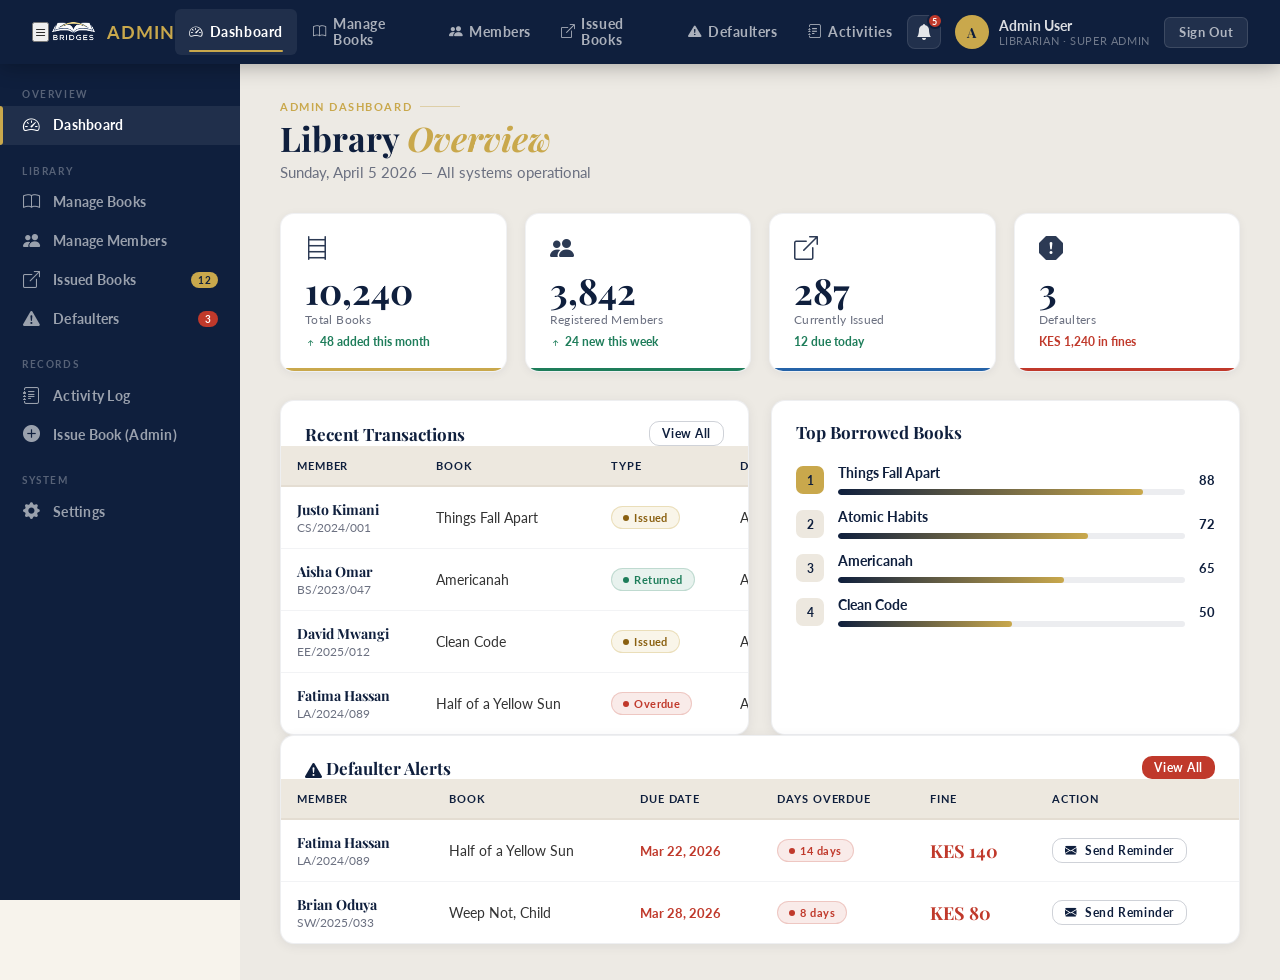
==== commit 196b8c53: "Removed sign out from the sidebar" ====
--- a/dashboard-admin.html
+++ b/dashboard-admin.html
@@ -77,9 +77,7 @@
     <div class="sidebar-item" onclick="switchView('a-settings')">
       <span class="sidebar-icon"><i class="bi bi-gear-fill" aria-hidden="true"></i></span> Settings
     </div>
-    <div class="sidebar-item sidebar-signout" onclick="window.location.href='login.html'">
-      <span class="sidebar-icon"><i class="bi bi-box-arrow-right" aria-hidden="true"></i></span> Sign Out
-    </div>
+
   </div>
 
   <!-- Main Content -->
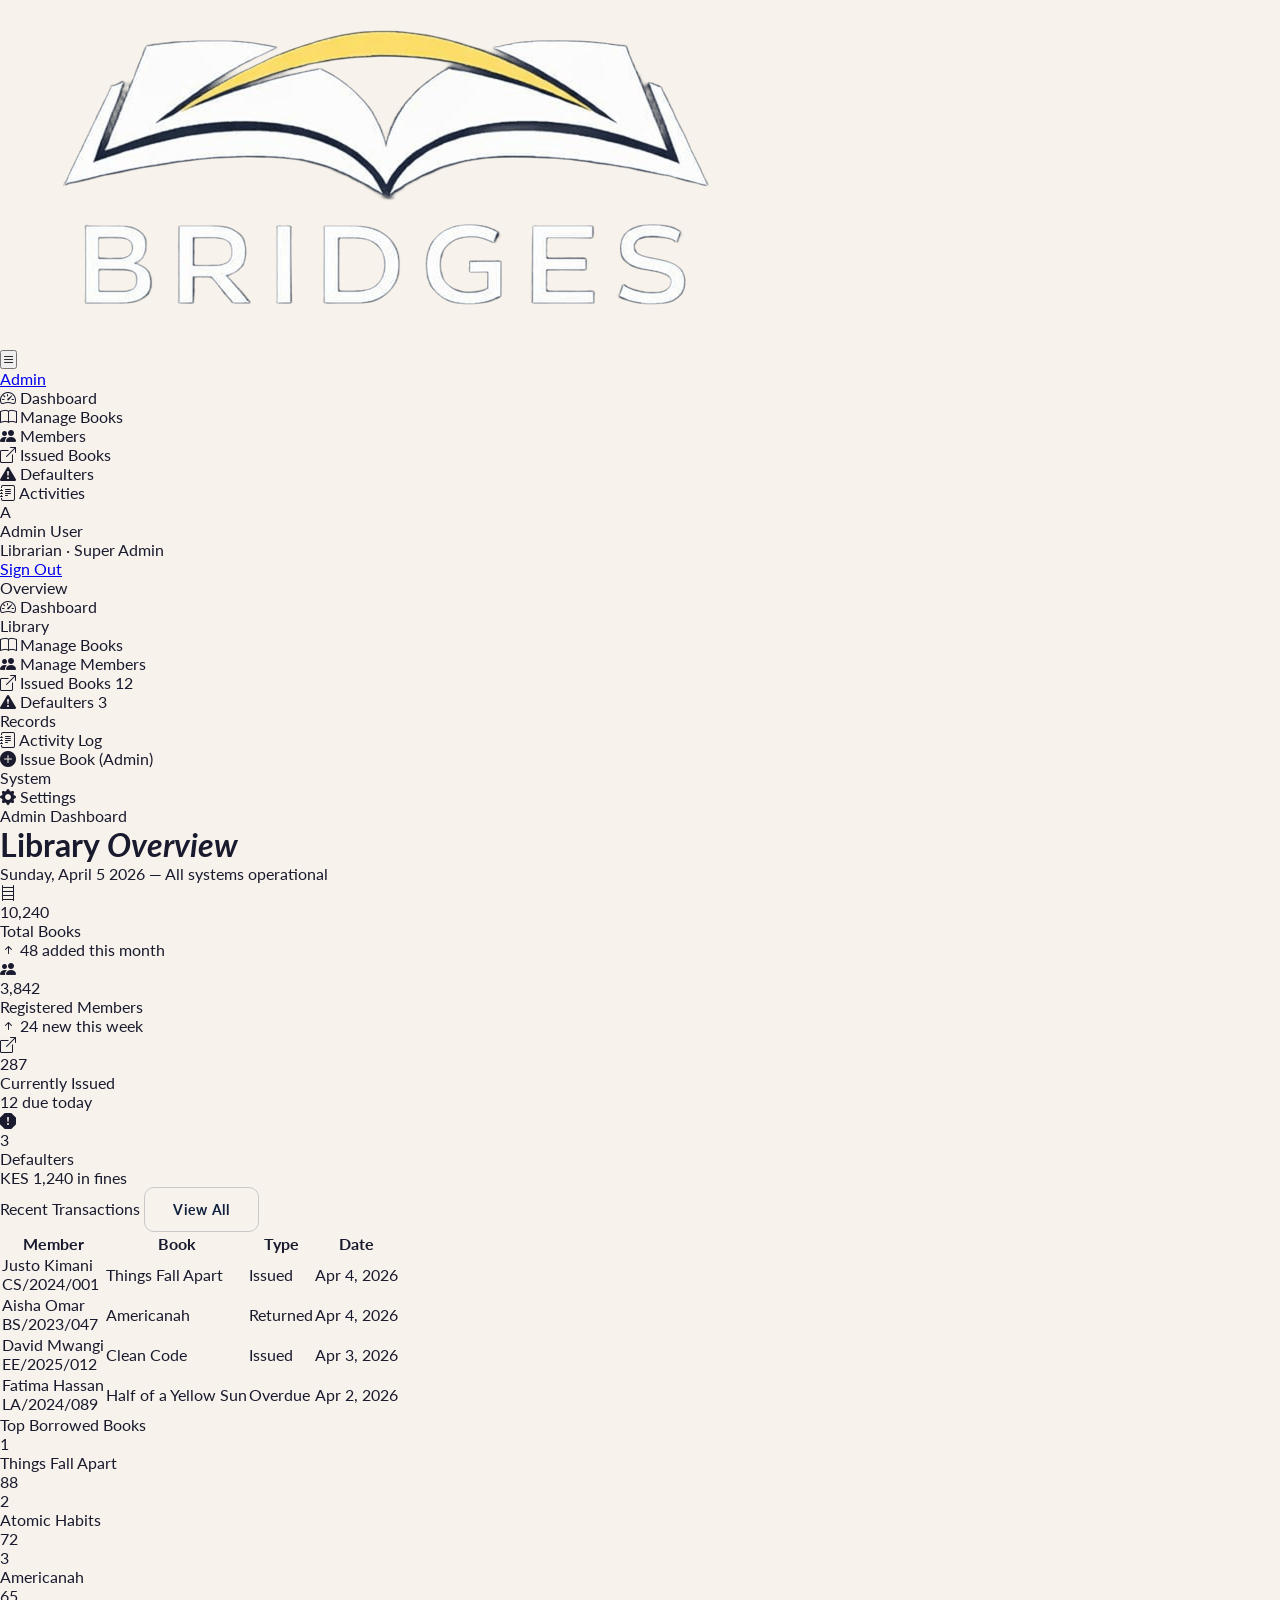
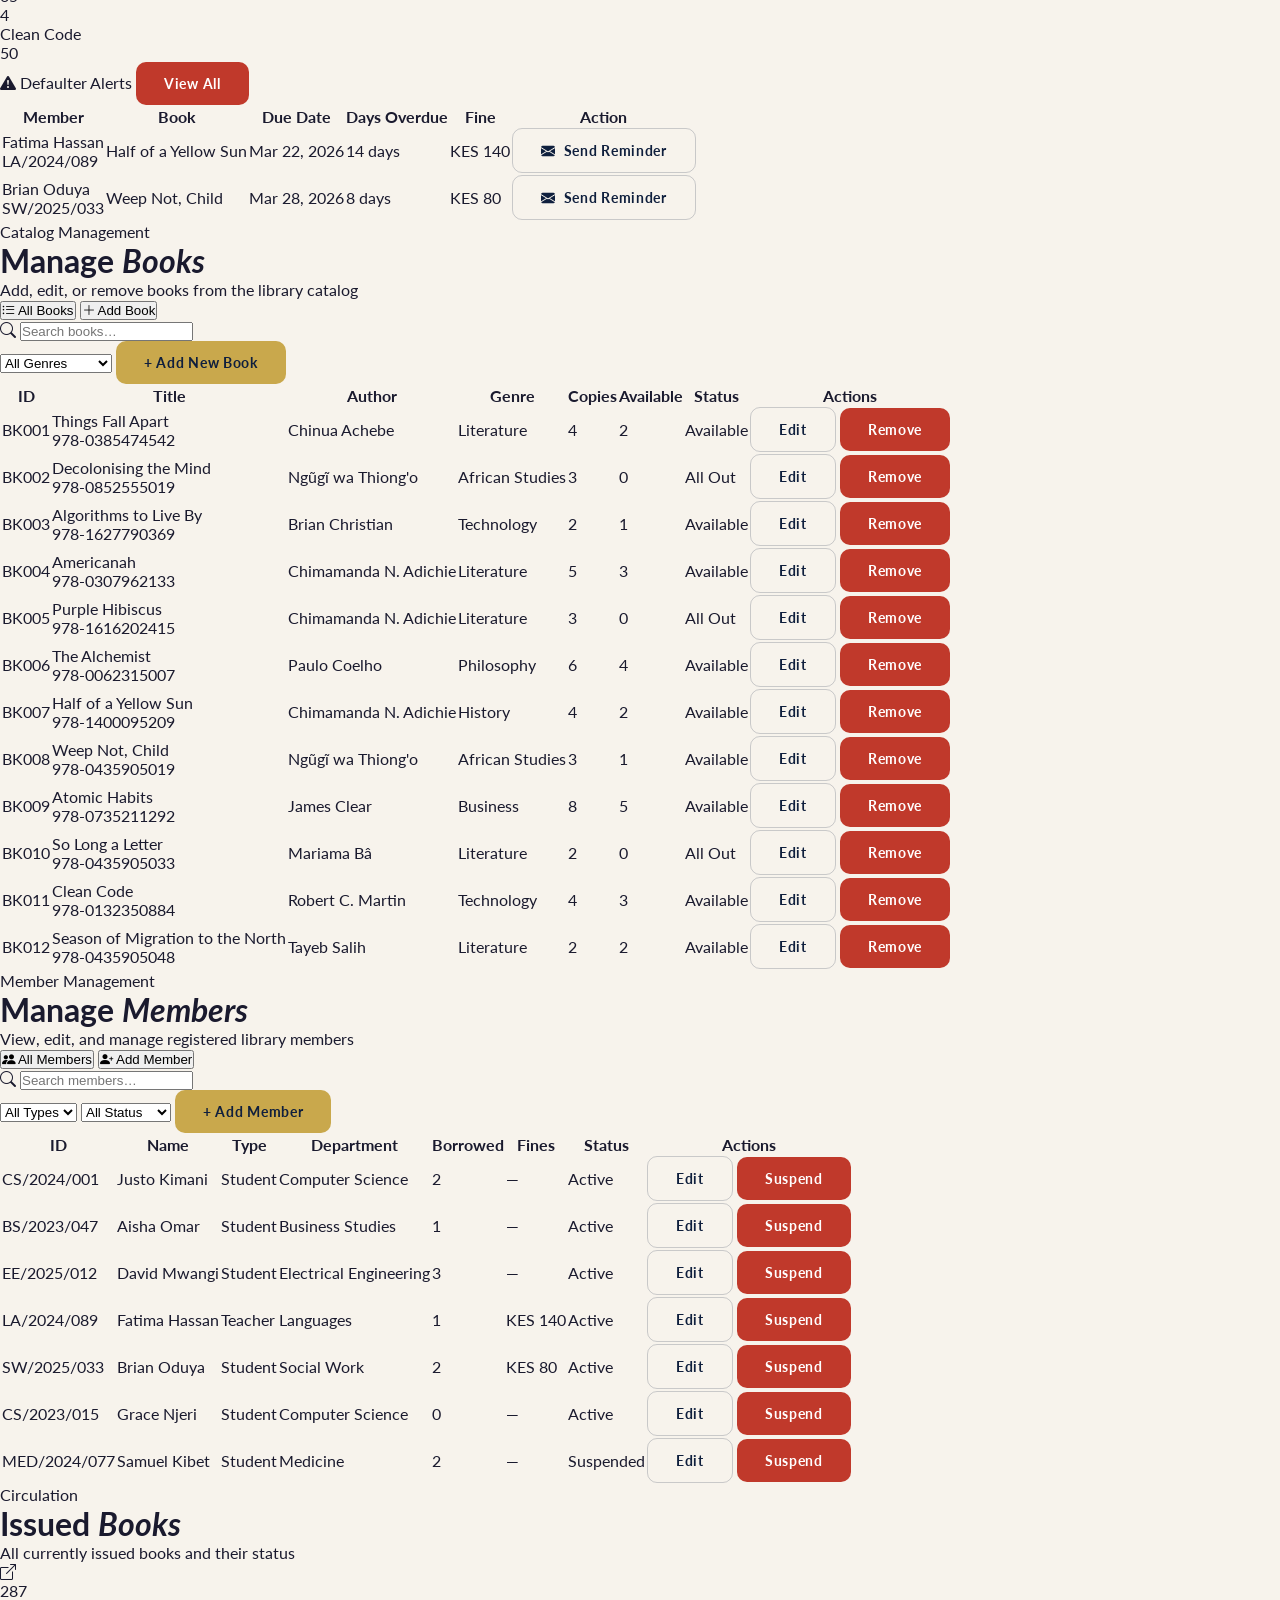
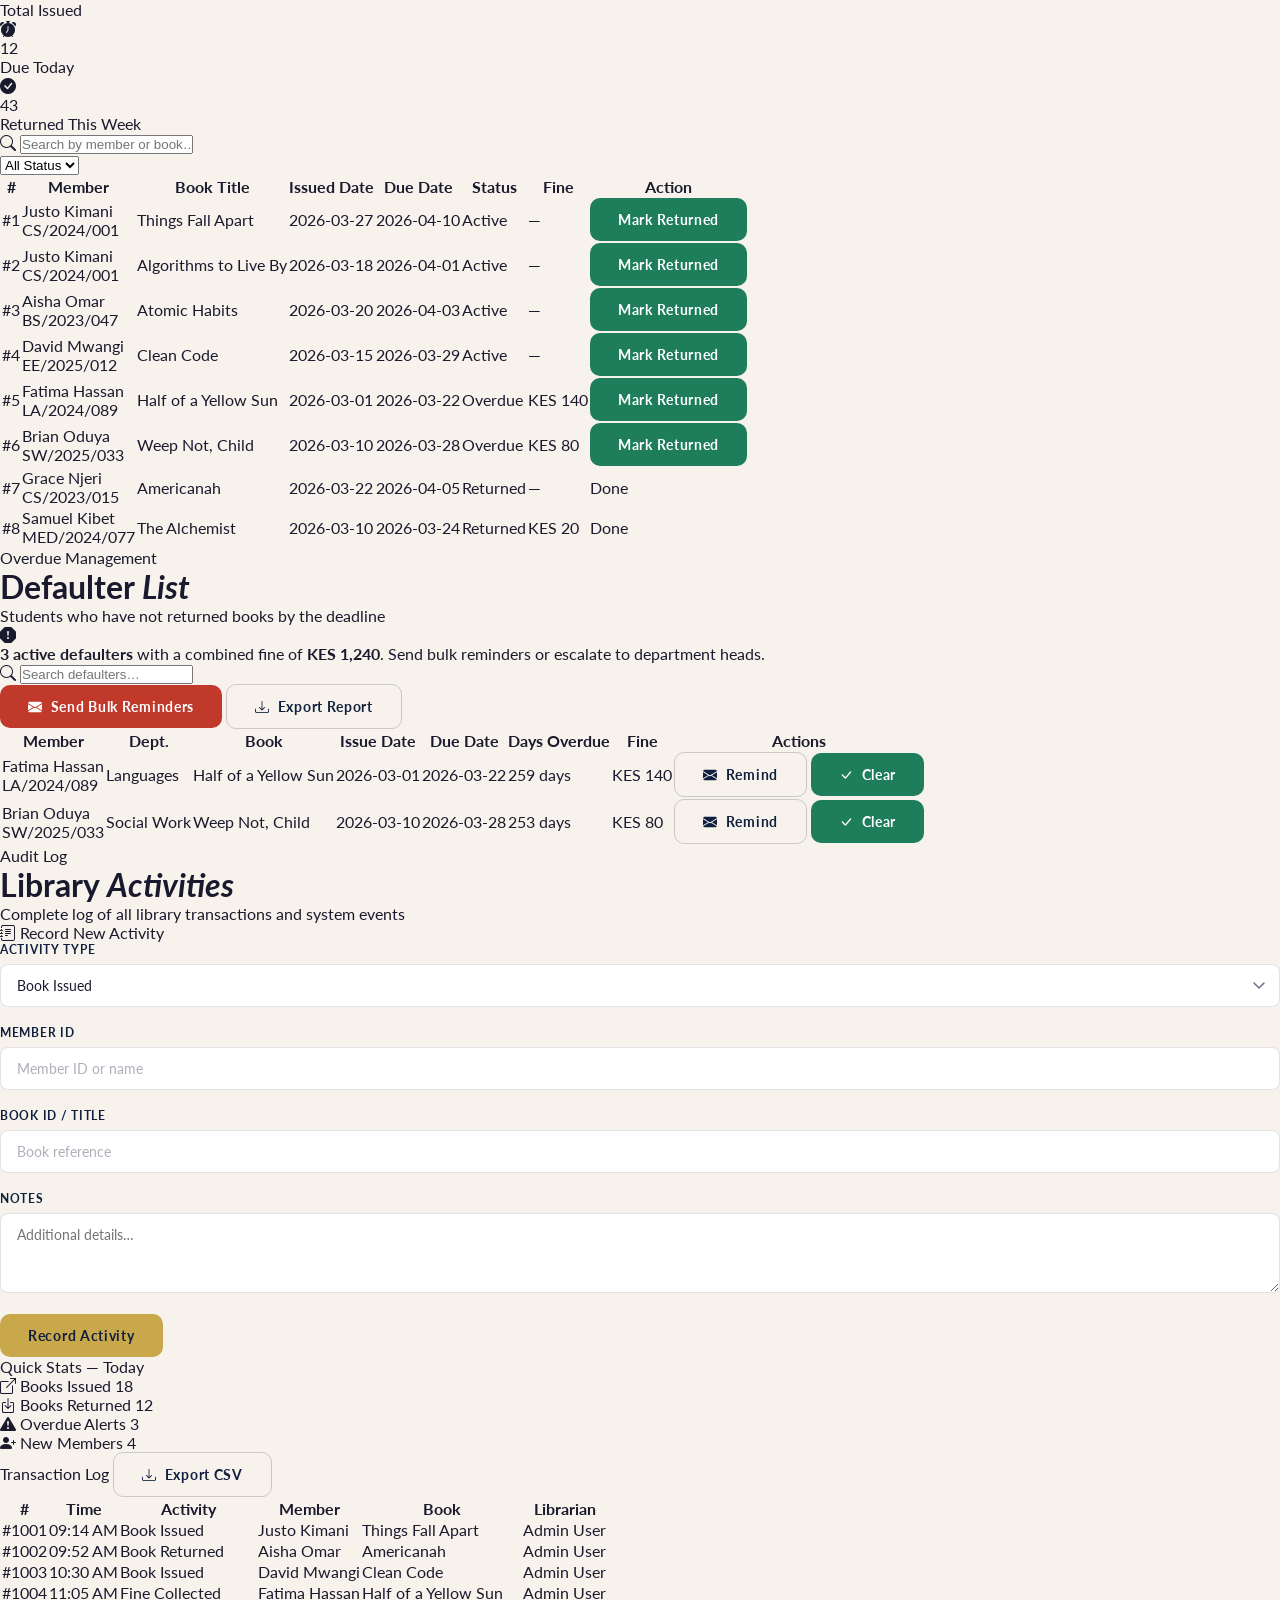
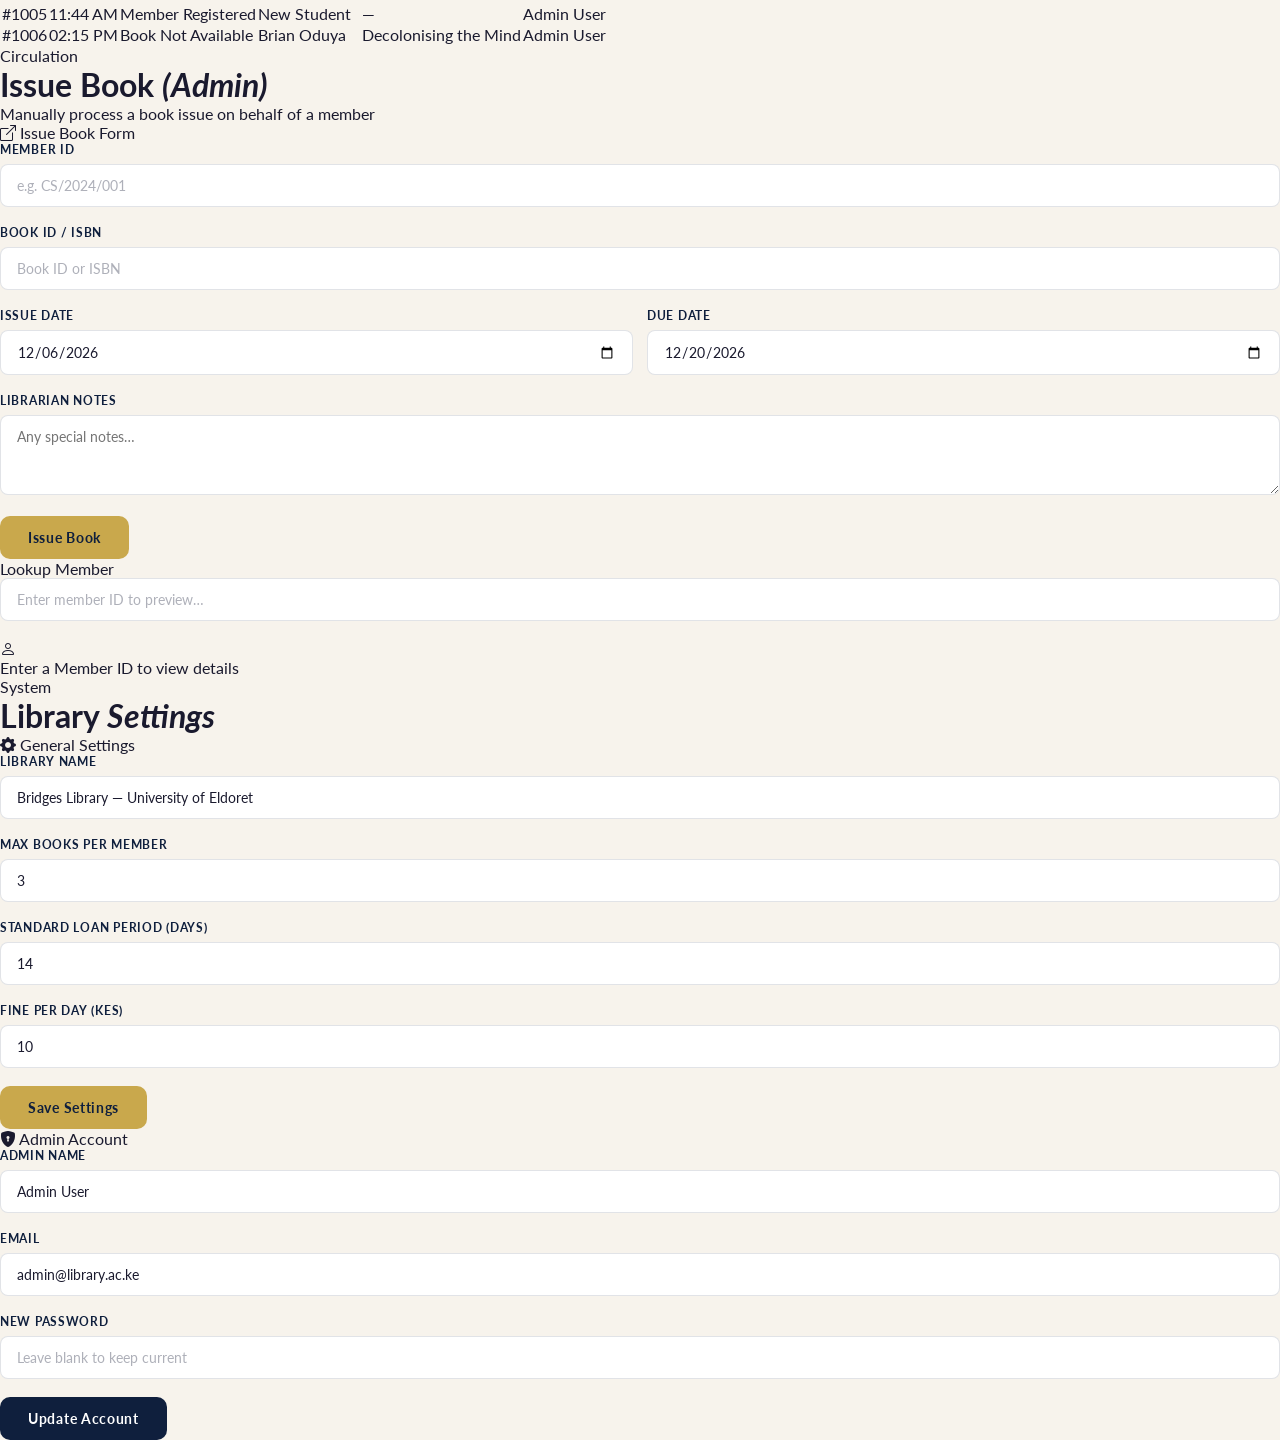
==== commit aaf1466f: "Updated CSS file and remove notifications button in the sidebar" ====
--- a/dashboard-admin.html
+++ b/dashboard-admin.html
@@ -12,7 +12,6 @@
 </head>
 <body>
 
-<!-- ── Header ────────────────────────────────────────────── -->
 <header class="app-header">
   <a class="header-logo" href="#" onclick="switchView('a-dash')">
      <img src="/assets/BRIDGESLOGO.png" alt="Bridges LMS Logo" class="header-logo-img" />
@@ -27,10 +26,7 @@
     <li id="anav-activities" onclick="switchView('a-activities')"><i class="bi bi-journal-text" aria-hidden="true"></i> Activities</li>
   </ul>
   <div class="header-right">
-    <div class="notif-btn" title="Notifications">
-      <i class="bi bi-bell-fill" aria-hidden="true"></i>
-      <span class="notif-badge">5</span>
-    </div>
+    
     <div class="header-user">
       <div class="header-avatar">A</div>
       <div>
@@ -42,7 +38,6 @@
   </div>
 </header>
 
-<!-- ── Portal Layout ─────────────────────────────────────── -->
 <div class="portal-layout">
 
   <!-- Sidebar -->
@@ -80,10 +75,8 @@
 
   </div>
 
-  <!-- Main Content -->
   <div class="portal-main">
 
-    <!-- ── DASHBOARD VIEW ────────────────────────────────── -->
     <div id="a-dash" class="view active">
       <div class="page-title-block anim-1">
         <div class="page-eyebrow">Admin Dashboard</div>
@@ -232,7 +225,6 @@
       </div>
     </div>
 
-    <!-- ── MANAGE BOOKS VIEW ──────────────────────────────── -->
     <div id="a-books" class="view">
       <div class="page-title-block anim-1">
         <div class="page-eyebrow">Catalog Management</div>
@@ -318,7 +310,6 @@
       </div>
     </div>
 
-    <!-- ── MANAGE MEMBERS VIEW ───────────────────────────── -->
     <div id="a-students" class="view">
       <div class="page-title-block anim-1">
         <div class="page-eyebrow">Member Management</div>
@@ -402,7 +393,6 @@
       </div>
     </div>
 
-    <!-- ── ISSUED BOOKS VIEW ──────────────────────────────── -->
     <div id="a-issued" class="view">
       <div class="page-title-block anim-1">
         <div class="page-eyebrow">Circulation</div>
@@ -451,7 +441,6 @@
       </div>
     </div>
 
-    <!-- ── DEFAULTERS VIEW ────────────────────────────────── -->
     <div id="a-defaulters" class="view">
       <div class="page-title-block anim-1">
         <div class="page-eyebrow">Overdue Management</div>
@@ -490,7 +479,6 @@
       </div>
     </div>
 
-    <!-- ── ACTIVITIES VIEW ────────────────────────────────── -->
     <div id="a-activities" class="view">
       <div class="page-title-block anim-1">
         <div class="page-eyebrow">Audit Log</div>
@@ -565,7 +553,6 @@
       </div>
     </div>
 
-    <!-- ── ISSUE BOOK (ADMIN) VIEW ────────────────────────── -->
     <div id="a-issue-admin" class="view">
       <div class="page-title-block anim-1">
         <div class="page-eyebrow">Circulation</div>
@@ -624,7 +611,6 @@
       </div>
     </div>
 
-    <!-- ── SETTINGS VIEW ──────────────────────────────────── -->
     <div id="a-settings" class="view">
       <div class="page-title-block anim-1">
         <div class="page-eyebrow">System</div>
@@ -661,13 +647,12 @@
       </div>
     </div>
 
-  </div><!-- /portal-main -->
-</div><!-- /portal-layout -->
+  </div>
+</div>
 
 <div id="toast"></div>
 <script src="bridges-lms.js"></script>
 <script>
-  // ── View switching ──────────────────────────────────────
   function switchView(id) {
     document.querySelectorAll('.view').forEach(v => v.classList.remove('active'));
     document.getElementById(id).classList.add('active');
--- a/bridges-lms.css
+++ b/bridges-lms.css
@@ -1,34 +1,29 @@
-/* ============================================================
-   BRIDGES LMS — Shared Stylesheet
-   ============================================================ */
-
 *,*::before,*::after{box-sizing:border-box;margin:0;padding:0}
 
 :root{
-  --navy:#0f1f3d;
-  --navy2:#162847;
-  --navy3:#1e3660;
-  --gold:#c9a84c;
-  --gold2:#e0bb5a;
-  --gold3:#f0d080;
-  --cream:#f7f3ec;
-  --cream2:#ede8df;
-  --cream3:#e4ddd2;
-  --text:#1a1a2e;
-  --muted:#6b7080;
-  --white:#fff;
-  --green:#1e7d5a;
-  --red:#c0392b;
-  --blue:#2563a8;
-  --purple:#6b21a8;
-  --r:10px;
-  --sh:0 8px 32px rgba(15,31,61,.13);
+--navy:#0f1f3d;
+--navy2:#162847;
+--navy3:#1e3660;
+--gold:#c9a84c;
+--gold2:#e0bb5a;
+--gold3:#f0d080;
+--cream:#f7f3ec;
+--cream2:#ede8df;
+--cream3:#e4ddd2;
+--text:#1a1a2e;
+--muted:#6b7080;
+--white:#fff;
+--green:#1e7d5a;
+--red:#c0392b;
+--blue:#2563a8;
+--purple:#6b21a8;
+--r:10px;
+--sh:0 8px 32px rgba(15,31,61,.13);
 }
 
 html{scroll-behavior:smooth}
 body{font-family:'Lato',sans-serif;background:var(--cream);color:var(--text);min-height:100vh}
 
-/* ── Animations ─────────────────────────────────────────── */
 @keyframes fadeUp{from{opacity:0;transform:translateY(20px)}to{opacity:1;transform:translateY(0)}}
 @keyframes fadeIn{from{opacity:0}to{opacity:1}}
 @keyframes slideRight{from{opacity:0;transform:translateX(-20px)}to{opacity:1;transform:translateX(0)}}
@@ -39,1302 +34,203 @@
 .anim-3{animation:fadeUp .5s ease both .25s}
 .anim-4{animation:fadeUp .5s ease both .35s}
 
-/* ── Auth Layout ────────────────────────────────────────── */
-.auth-page{
-  min-height:100vh;
-  display:grid;
-  grid-template-columns:1fr 1fr;
-}
+.auth-page{min-height:100vh;display:grid;grid-template-columns:1fr 1fr}
 
 .auth-left{
-  background:var(--navy);
-  display:flex;
-  flex-direction:column;
-  justify-content:center;
-  padding:72px 64px;
-  position:relative;
-  overflow:hidden;
-}
+background:var(--navy);
+display:flex;
+flex-direction:column;
+justify-content:center;
+padding:72px 64px;
+position:relative;
+overflow:hidden;
+}
+
 .auth-left::before{
-  content:'"';
-  font-family:'Playfair Display',serif;
-  font-size:360px;
-  color:rgba(201,168,76,.06);
-  position:absolute;
-  top:-80px;
-  left:-20px;
-  line-height:1;
-  pointer-events:none;
-}
-
-.auth-logo {
-  display: flex;
-  flex-direction: column;
-  align-items: center;
-  gap: 4px;
-}
-
-.auth-logo-img {
-  width: 120px;          /* adjust to taste */
-  height: auto;
-  object-fit: contain;
-
-  /* The logo has a black background — use mix-blend-mode
-     so it blends cleanly on dark auth backgrounds */
-  mix-blend-mode: screen;   /* use 'normal' if your auth bg is already dark/black */
-
-  /* Optional: if you want to strip the black background on light themes */
-  /* filter: invert(1); */ /* only use if needed for light bg */
-}
-
-.auth-logo-text {
-  font-size: 1.4rem;
-  font-weight: 700;
-  letter-spacing: 0.08em;
-  color: #f5f0e8;          /* cream, matching the logo's white text */
-  text-transform: uppercase;
-}
-
-.auth-logo-text span {
-  color: #c9a84c;          /* gold, pulled from the logo's arc accent */
-}
+content:'"';
+font-family:'Playfair Display',serif;
+font-size:360px;
+color:rgba(201,168,76,.06);
+position:absolute;
+top:-80px;
+left:-20px;
+line-height:1;
+pointer-events:none;
+}
+
+.auth-logo{display:flex;flex-direction:column;align-items:center;gap:4px}
+.auth-logo-img{width:120px;height:auto;object-fit:contain;mix-blend-mode:screen}
+.auth-logo-text{font-size:1.4rem;font-weight:700;letter-spacing:.08em;color:#f5f0e8;text-transform:uppercase}
+.auth-logo-text span{color:#c9a84c}
 
 .auth-tagline{
-  font-family:'Playfair Display',serif;
-  font-size:clamp(32px,3.5vw,48px);
-  font-weight:700;
-  color:#fff;
-  line-height:1.12;
-  margin-bottom:20px;
-  position:relative;
-}
+font-family:'Playfair Display',serif;
+font-size:clamp(32px,3.5vw,48px);
+font-weight:700;
+color:#fff;
+line-height:1.12;
+margin-bottom:20px;
+position:relative;
+}
+
 .auth-tagline em{color:var(--gold);font-style:italic}
 
 .auth-tagline-sub{
-  font-size:15px;
-  color:rgba(255,255,255,.55);
-  line-height:1.75;
-  max-width:360px;
-  margin-bottom:48px;
+font-size:15px;
+color:rgba(255,255,255,.55);
+line-height:1.75;
+max-width:360px;
+margin-bottom:48px;
 }
 
 .auth-stats{display:flex;gap:32px}
-.auth-stat .num{
-  font-family:'Playfair Display',serif;
-  font-size:28px;
-  font-weight:700;
-  color:var(--gold);
-}
-.auth-stat .lbl{
-  font-size:11.5px;
-  color:rgba(255,255,255,.45);
-  letter-spacing:.08em;
-  text-transform:uppercase;
-  margin-top:2px;
-}
-
-.auth-right{
-  background:var(--cream);
-  display:flex;
-  align-items:center;
-  justify-content:center;
-  padding:48px 64px;
-}
+.auth-stat .num{font-family:'Playfair Display',serif;font-size:28px;font-weight:700;color:var(--gold)}
+.auth-stat .lbl{font-size:11.5px;color:rgba(255,255,255,.45);letter-spacing:.08em;text-transform:uppercase;margin-top:2px}
+
+.auth-right{background:var(--cream);display:flex;align-items:center;justify-content:center;padding:48px 64px}
 .auth-box{width:100%;max-width:440px}
 
-/* ── Auth Tabs ──────────────────────────────────────────── */
 .auth-tabs{
-  display:flex;
-  gap:0;
-  margin-bottom:36px;
-  background:var(--cream2);
-  border-radius:var(--r);
-  padding:4px;
-  border:1px solid var(--cream3);
-}
+display:flex;
+gap:0;
+margin-bottom:36px;
+background:var(--cream2);
+border-radius:var(--r);
+padding:4px;
+border:1px solid var(--cream3);
+}
+
 .auth-tab{
-  flex:1;
-  padding:10px;
-  text-align:center;
-  border-radius:7px;
-  font-size:13.5px;
-  font-weight:700;
-  letter-spacing:.04em;
-  cursor:pointer;
-  color:var(--muted);
-  transition:all .2s;
-  border:none;
-  background:none;
-  text-decoration:none;
-  display:block;
-}
-.auth-tab.active{
-  background:#fff;
-  color:var(--navy);
-  box-shadow:0 2px 8px rgba(15,31,61,.1);
-}
+flex:1;
+padding:10px;
+text-align:center;
+border-radius:7px;
+font-size:13.5px;
+font-weight:700;
+letter-spacing:.04em;
+cursor:pointer;
+color:var(--muted);
+transition:all .2s;
+border:none;
+background:none;
+text-decoration:none;
+display:block;
+}
+
+.auth-tab.active{background:#fff;color:var(--navy);box-shadow:0 2px 8px rgba(15,31,61,.1)}
 
 .auth-form-title{
-  font-family:'Playfair Display',serif;
-  font-size:28px;
-  font-weight:700;
-  color:var(--navy);
-  margin-bottom:6px;
-}
+font-family:'Playfair Display',serif;
+font-size:28px;
+font-weight:700;
+color:var(--navy);
+margin-bottom:6px;
+}
+
 .auth-form-sub{font-size:14px;color:var(--muted);margin-bottom:28px}
 
-/* ── Role Selector ──────────────────────────────────────── */
-.role-selector{
-  display:grid;
-  grid-template-columns:1fr 1fr;
-  gap:12px;
-  margin-bottom:22px;
-}
-.role-card{
-  padding:14px 16px;
-  border:2px solid rgba(15,31,61,.1);
-  border-radius:var(--r);
-  cursor:pointer;
-  transition:all .2s;
-  text-align:center;
-  background:#fff;
-}
+.role-selector{display:grid;grid-template-columns:1fr 1fr;gap:12px;margin-bottom:22px}
+.role-card{padding:14px 16px;border:2px solid rgba(15,31,61,.1);border-radius:var(--r);cursor:pointer;transition:all .2s;text-align:center;background:#fff}
 .role-card:hover{border-color:var(--gold);background:rgba(201,168,76,.04)}
 .role-card.selected{border-color:var(--gold);background:rgba(201,168,76,.08)}
+
 .role-card .role-icon{display:flex;justify-content:center;margin-bottom:6px}
 .role-card .role-icon .bi{font-size:1.5rem;color:var(--navy)}
+
 .role-card .role-name{font-size:13px;font-weight:700;color:var(--navy)}
 .role-card .role-desc{font-size:11px;color:var(--muted);margin-top:2px}
 
-/* ── Auth Footer Links ──────────────────────────────────── */
 .auth-divider{
-  display:flex;
-  align-items:center;
-  gap:14px;
-  margin:20px 0;
-  font-size:12px;
-  color:var(--muted);
-  font-weight:600;
-  letter-spacing:.06em;
-  text-transform:uppercase;
-}
+display:flex;
+align-items:center;
+gap:14px;
+margin:20px 0;
+font-size:12px;
+color:var(--muted);
+font-weight:600;
+letter-spacing:.06em;
+text-transform:uppercase;
+}
+
 .auth-divider::before,.auth-divider::after{content:'';flex:1;height:1px;background:rgba(15,31,61,.1)}
 
 .auth-switch{text-align:center;font-size:13.5px;color:var(--muted);margin-top:20px}
 .auth-switch a{color:var(--gold);font-weight:700;cursor:pointer;text-decoration:none}
 .auth-switch a:hover{text-decoration:underline}
 
-/* ── Form Elements ──────────────────────────────────────── */
 .form-row{display:grid;grid-template-columns:1fr 1fr;gap:14px}
 .form-group{margin-bottom:18px}
 
 .form-label{
-  font-size:12px;
-  font-weight:700;
-  letter-spacing:.06em;
-  text-transform:uppercase;
-  color:var(--navy);
-  margin-bottom:7px;
-  display:block;
-}
-.form-input,
-.form-select,
-.form-textarea{
-  width:100%;
-  padding:12px 16px;
-  background:#fff;
-  border:1.5px solid rgba(15,31,61,.12);
-  border-radius:8px;
-  font-family:'Lato',sans-serif;
-  font-size:14px;
-  color:var(--text);
-  outline:none;
-  transition:border-color .2s,box-shadow .2s;
-}
-.form-input:focus,
-.form-select:focus,
-.form-textarea:focus{
-  border-color:var(--gold);
-  box-shadow:0 0 0 3px rgba(201,168,76,.12);
-}
+font-size:12px;
+font-weight:700;
+letter-spacing:.06em;
+text-transform:uppercase;
+color:var(--navy);
+margin-bottom:7px;
+display:block;
+}
+
+.form-input,.form-select,.form-textarea{
+width:100%;
+padding:12px 16px;
+background:#fff;
+border:1.5px solid rgba(15,31,61,.12);
+border-radius:8px;
+font-family:'Lato',sans-serif;
+font-size:14px;
+color:var(--text);
+outline:none;
+transition:border-color .2s,box-shadow .2s;
+}
+
+.form-input:focus,.form-select:focus,.form-textarea:focus{
+border-color:var(--gold);
+box-shadow:0 0 0 3px rgba(201,168,76,.12);
+}
+
 .form-input::placeholder{color:rgba(107,112,128,.55)}
 .form-input.readonly-field{background:var(--cream2)}
+
 .form-select{
-  cursor:pointer;
-  appearance:none;
-  background-image:url("data:image/svg+xml,%3Csvg xmlns='http://www.w3.org/2000/svg' width='12' height='8' viewBox='0 0 12 8'%3E%3Cpath d='M1 1l5 5 5-5' stroke='%236b7080' stroke-width='1.5' fill='none' stroke-linecap='round'/%3E%3C/svg%3E");
-  background-repeat:no-repeat;
-  background-position:right 14px center;
-  padding-right:40px;
-}
+cursor:pointer;
+appearance:none;
+background-image:url("data:image/svg+xml,%3Csvg xmlns='http://www.w3.org/2000/svg' width='12' height='8' viewBox='0 0 12 8'%3E%3Cpath d='M1 1l5 5 5-5' stroke='%236b7080' stroke-width='1.5' fill='none' stroke-linecap='round'/%3E%3C/svg%3E");
+background-repeat:no-repeat;
+background-position:right 14px center;
+padding-right:40px;
+}
+
 .form-textarea{resize:vertical;min-height:80px}
-.form-textarea-short{min-height:60px}
-.form-textarea-medium{min-height:70px}
-
-.form-inline-row{
-  display:flex;
-  justify-content:space-between;
-  align-items:center;
-  margin-bottom:20px;
-}
-.form-remember{
-  display:flex;
-  align-items:center;
-  gap:8px;
-  font-size:13.5px;
-  color:var(--muted);
-  cursor:pointer;
-}
-.form-remember input{accent-color:var(--gold)}
-.form-forgot{
-  font-size:13.5px;
-  color:var(--gold);
-  font-weight:700;
-  cursor:pointer;
-  background:none;
-  border:none;
-  text-decoration:none;
-}
-.form-forgot:hover{text-decoration:underline}
-
-.form-terms{
-  display:flex;
-  align-items:flex-start;
-  gap:10px;
-  font-size:13px;
-  color:var(--muted);
-  cursor:pointer;
-  line-height:1.5;
-  margin-bottom:22px;
-}
-.form-terms input{accent-color:var(--gold);margin-top:2px;flex-shrink:0}
-.form-terms a{color:var(--gold);font-weight:700;margin:0 3px;text-decoration:none}
-.form-terms a:hover{text-decoration:underline}
-
-/* ── Buttons ────────────────────────────────────────────── */
+
 .btn{
-  padding:13px 28px;
-  border-radius:var(--r);
-  font-family:'Lato',sans-serif;
-  font-size:14px;
-  font-weight:700;
-  cursor:pointer;
-  letter-spacing:.05em;
-  transition:all .2s;
-  border:none;
-  display:inline-flex;
-  align-items:center;
-  gap:8px;
-  justify-content:center;
-  text-decoration:none;
-}
+padding:13px 28px;
+border-radius:var(--r);
+font-family:'Lato',sans-serif;
+font-size:14px;
+font-weight:700;
+cursor:pointer;
+letter-spacing:.05em;
+transition:all .2s;
+border:none;
+display:inline-flex;
+align-items:center;
+gap:8px;
+justify-content:center;
+text-decoration:none;
+}
+
 .btn-gold{background:var(--gold);color:var(--navy)}
 .btn-gold:hover{background:var(--gold2);transform:translateY(-1px);box-shadow:0 6px 20px rgba(201,168,76,.35)}
+
 .btn-navy{background:var(--navy);color:#fff}
 .btn-navy:hover{background:var(--navy2);transform:translateY(-1px);box-shadow:0 6px 20px rgba(15,31,61,.25)}
+
 .btn-outline{background:transparent;color:var(--navy);border:1.5px solid rgba(15,31,61,.2)}
 .btn-outline:hover{border-color:var(--navy);background:rgba(15,31,61,.04)}
+
 .btn-danger{background:var(--red);color:#fff}
 .btn-danger:hover{background:#a93226;transform:translateY(-1px)}
+
 .btn-success{background:var(--green);color:#fff}
-.btn-success:hover{background:#166147;transform:translateY(-1px)}
-.btn-sm{padding:8px 16px;font-size:12.5px}
-.btn-xs{padding:5px 12px;font-size:11.5px}
-.btn-full{width:100%;justify-content:center}
-.btn-demo-grid{display:grid;grid-template-columns:1fr 1fr;gap:10px}
-.btn-demo{font-size:12px}
-
-/* ── App Header ─────────────────────────────────────────── */
-.app-header{
-  background:var(--navy);
-  height:64px;
-  display:flex;
-  align-items:center;
-  padding:0 32px;
-  position:sticky;
-  top:0;
-  z-index:100;
-  box-shadow:0 2px 20px rgba(0,0,0,.3);
-}
-.header-logo {
-  display: flex;
-  align-items: center;
-  gap: 10px;
-  text-decoration: none;
-}
-
-.header-logo-img {
-  width: 48px;           /* fits snugly in a header bar */
-  height: 48px;
-  object-fit: contain;
-  mix-blend-mode: screen; /* drops the black bg on dark headers */
-}
-
-.header-logo-text {
-  font-size: 1.1rem;
-  font-weight: 700;
-  letter-spacing: 0.06em;
-  color: #f5f0e8;
-  text-transform: uppercase;
-}
-
-.header-logo-text span {
-  color: #c9a84c;        /* gold accent from the logo */
-}
-
-.header-nav{display:flex;list-style:none;gap:2px;flex:1}
-.header-nav li{
-  padding:7px 14px;
-  border-radius:6px;
-  cursor:pointer;
-  font-size:13.5px;
-  font-weight:700;
-  color:rgba(255,255,255,.65);
-  letter-spacing:.04em;
-  transition:all .2s;
-  position:relative;
-  display:flex;
-  align-items:center;
-  gap:6px;
-}
-.header-nav li:hover,
-.header-nav li.active{color:#fff;background:rgba(255,255,255,.07)}
-.header-nav li.active::after{
-  content:'';
-  position:absolute;
-  bottom:3px;
-  left:14px;
-  right:14px;
-  height:2px;
-  background:var(--gold);
-  border-radius:1px;
-}
-
-.header-right{display:flex;align-items:center;gap:14px}
-.header-user{display:flex;align-items:center;gap:10px}
-.header-avatar{
-  width:34px;
-  height:34px;
-  border-radius:50%;
-  background:var(--gold);
-  display:flex;
-  align-items:center;
-  justify-content:center;
-  font-family:'Playfair Display',serif;
-  font-weight:700;
-  font-size:14px;
-  color:var(--navy);
-  border:2px solid rgba(201,168,76,.4);
-}
-.header-uname{font-size:13.5px;font-weight:700;color:rgba(255,255,255,.85)}
-.header-role{font-size:10.5px;color:rgba(255,255,255,.4);letter-spacing:.06em;text-transform:uppercase;margin-top:1px}
-.header-logout{
-  background:rgba(255,255,255,.08);
-  border:1px solid rgba(255,255,255,.12);
-  color:rgba(255,255,255,.65);
-  padding:7px 14px;
-  border-radius:6px;
-  font-size:12.5px;
-  font-weight:700;
-  cursor:pointer;
-  transition:all .2s;
-  letter-spacing:.04em;
-  text-decoration:none;
-  display:inline-flex;
-  align-items:center;
-}
-.header-logout:hover{background:rgba(192,57,43,.2);border-color:rgba(192,57,43,.4);color:#fff}
-
-.notif-btn{
-  width:34px;
-  height:34px;
-  border-radius:8px;
-  background:rgba(255,255,255,.08);
-  border:1px solid rgba(255,255,255,.1);
-  display:flex;
-  align-items:center;
-  justify-content:center;
-  cursor:pointer;
-  position:relative;
-  transition:all .2s;
-  color:rgba(255,255,255,.88);
-}
-.notif-btn:hover{background:rgba(255,255,255,.14)}
-.notif-btn .bi{font-size:1rem}
-.notif-badge{
-  position:absolute;
-  top:-3px;
-  right:-3px;
-  width:16px;
-  height:16px;
-  background:var(--red);
-  border-radius:50%;
-  font-size:9px;
-  font-weight:700;
-  color:#fff;
-  display:flex;
-  align-items:center;
-  justify-content:center;
-  border:2px solid var(--navy);
-}
-
-/* ── Layout ─────────────────────────────────────────────── */
-.portal-layout{
-  display:grid;
-  grid-template-columns:240px 1fr;
-  min-height:calc(100vh - 64px);
-}
-.portal-main{background:#edeae4;padding:36px 40px}
-
-.user-layout{display:flex}
-.user-main{flex:1;padding:36px 40px;background:#edeae4;min-height:calc(100vh - 64px)}
-
-/* ── Sidebar ────────────────────────────────────────────── */
-.sidebar{
-  background:var(--navy);
-  padding:24px 0;
-  position:sticky;
-  top:64px;
-  height:calc(100vh - 64px);
-  overflow-y:auto;
-}
-.sidebar-group-label{
-  font-size:10px;
-  font-weight:700;
-  letter-spacing:.16em;
-  text-transform:uppercase;
-  color:rgba(255,255,255,.3);
-  padding:0 22px;
-  margin:20px 0 6px;
-}
-.sidebar-group-label:first-child{margin-top:0}
-.sidebar-item{
-  display:flex;
-  align-items:center;
-  gap:11px;
-  padding:11px 22px;
-  font-size:13.5px;
-  font-weight:700;
-  color:rgba(255,255,255,.58);
-  cursor:pointer;
-  transition:all .2s;
-  position:relative;
-  letter-spacing:.02em;
-}
-.sidebar-item:hover,
-.sidebar-item.active{color:#fff;background:rgba(255,255,255,.07)}
-.sidebar-item.active::before{
-  content:'';
-  position:absolute;
-  left:0;top:0;bottom:0;
-  width:3px;
-  background:var(--gold);
-  border-radius:0 3px 3px 0;
-}
-.sidebar-icon{
-  display:inline-flex;
-  align-items:center;
-  justify-content:center;
-  width:20px;
-  flex-shrink:0;
-}
-.sidebar-icon .bi{font-size:1.05rem}
-.sidebar-badge{
-  margin-left:auto;
-  background:var(--gold);
-  color:var(--navy);
-  font-size:10px;
-  font-weight:700;
-  padding:2px 7px;
-  border-radius:100px;
-}
-.sidebar-badge-red{background:var(--red);color:#fff}
-.sidebar-signout{margin-top:24px;color:rgba(192,57,43,.7)}
-.sidebar-spacer{margin-top:auto}
-
-/* ── Page Title Block ───────────────────────────────────── */
-.page-title-block{margin-bottom:32px}
-.page-eyebrow{
-  font-size:11px;
-  font-weight:700;
-  letter-spacing:.14em;
-  text-transform:uppercase;
-  color:var(--gold);
-  margin-bottom:6px;
-  display:flex;
-  align-items:center;
-  gap:8px;
-}
-.page-eyebrow::after{content:'';width:40px;height:1.5px;background:var(--gold);opacity:.4}
-.page-title{
-  font-family:'Playfair Display',serif;
-  font-size:clamp(24px,3vw,34px);
-  font-weight:700;
-  color:var(--navy);
-  line-height:1.15;
-}
-.page-title em{color:var(--gold);font-style:italic}
-.page-subtitle{font-size:14.5px;color:var(--muted);margin-top:6px}
-
-/* ── Cards ──────────────────────────────────────────────── */
-.card{
-  background:#fff;
-  border-radius:14px;
-  border:1px solid rgba(15,31,61,.07);
-  box-shadow:0 2px 12px rgba(15,31,61,.07);
-  overflow:hidden;
-}
-.card-header{
-  padding:20px 24px 0;
-  display:flex;
-  align-items:center;
-  justify-content:space-between;
-}
-.card-title{
-  font-family:'Playfair Display',serif;
-  font-size:17px;
-  font-weight:700;
-  color:var(--navy);
-}
-.card-body{padding:22px 24px}
-.card-body-flush{padding:0}
-.card-mt{margin-top:18px}
-.card-mt-lg{margin-top:22px}
-
-/* ── KPI Grid ───────────────────────────────────────────── */
-.kpi-grid{display:grid;grid-template-columns:repeat(4,1fr);gap:18px;margin-bottom:28px}
-.kpi-grid-3{display:grid;grid-template-columns:repeat(3,1fr);gap:16px;margin-bottom:24px}
-
-.kpi{
-  background:#fff;
-  border-radius:14px;
-  padding:22px 24px;
-  border:1px solid rgba(15,31,61,.06);
-  box-shadow:0 2px 10px rgba(15,31,61,.06);
-  position:relative;
-  overflow:hidden;
-}
-.kpi-sm{padding:18px 20px}
-.kpi::after{
-  content:'';
-  position:absolute;
-  bottom:0;left:0;right:0;
-  height:3px;
-  border-radius:0 0 14px 14px;
-}
-.kpi.k-gold::after{background:var(--gold)}
-.kpi.k-green::after{background:var(--green)}
-.kpi.k-blue::after{background:var(--blue)}
-.kpi.k-red::after{background:var(--red)}
-
-.kpi-icon{display:flex;align-items:center;margin-bottom:12px}
-.kpi-icon-sm{margin-bottom:8px}
-.kpi-icon .bi{font-size:1.5rem;color:var(--navy);opacity:.88}
-.kpi-val{font-family:'Playfair Display',serif;font-size:36px;font-weight:700;color:var(--navy);line-height:1}
-.kpi-val-sm{font-size:28px}
-.kpi-label{font-size:12px;color:var(--muted);margin-top:4px;letter-spacing:.03em}
-.kpi-sub{font-size:11.5px;font-weight:700;margin-top:8px;color:var(--green)}
-.kpi-sub.warn{color:var(--red)}
-
-/* ── Tables ─────────────────────────────────────────────── */
-.tbl-wrap{overflow-x:auto}
-table{width:100%;border-collapse:collapse;font-size:13.5px}
-thead tr{background:var(--cream2)}
-th{
-  padding:13px 16px;
-  text-align:left;
-  font-size:11px;
-  font-weight:700;
-  letter-spacing:.08em;
-  text-transform:uppercase;
-  color:var(--navy);
-  border-bottom:2px solid var(--cream3);
-}
-td{padding:13px 16px;border-bottom:1px solid rgba(15,31,61,.05);color:#333}
-tr:last-child td{border-bottom:none}
-tr:hover td{background:rgba(201,168,76,.04)}
-.td-title{font-family:'Playfair Display',serif;font-weight:700;color:var(--navy);font-size:14px}
-.td-title-sm{font-size:13.5px}
-.td-sub{font-size:12px;color:var(--muted);margin-top:1px}
-.td-id{font-size:12px;font-weight:700;color:var(--muted)}
-.td-num{font-size:12px;color:var(--muted)}
-.td-muted{font-size:13px;color:var(--muted)}
-.td-sm{font-size:13px}
-.td-overdue{color:var(--red);font-weight:700;font-size:13px}
-.td-normal{font-size:13px}
-.td-center{text-align:center}
-.td-fine{color:var(--red);font-weight:700}
-.td-clear{color:var(--green);font-weight:700}
-.td-actions{display:flex;gap:6px}
-.td-count-bold{text-align:center;font-weight:700}
-.td-available-ok{font-weight:700;color:var(--green)}
-.td-available-none{font-weight:700;color:var(--red)}
-.td-done{color:var(--muted);font-size:12px}
-
-/* ── Badges ─────────────────────────────────────────────── */
-.badge{
-  display:inline-flex;
-  align-items:center;
-  gap:5px;
-  padding:4px 11px;
-  border-radius:100px;
-  font-size:11px;
-  font-weight:700;
-  letter-spacing:.04em;
-}
-.badge::before{content:'';width:6px;height:6px;border-radius:50%;background:currentColor;flex-shrink:0}
-.badge-green{background:rgba(30,125,90,.1);color:var(--green);border:1px solid rgba(30,125,90,.2)}
-.badge-red{background:rgba(192,57,43,.1);color:var(--red);border:1px solid rgba(192,57,43,.2)}
-.badge-gold{background:rgba(201,168,76,.12);color:#8a6010;border:1px solid rgba(201,168,76,.3)}
-.badge-blue{background:rgba(37,99,168,.1);color:var(--blue);border:1px solid rgba(37,99,168,.2)}
-.badge-grey{background:rgba(107,112,128,.1);color:var(--muted);border:1px solid rgba(107,112,128,.2)}
-
-/* ── Search Row ─────────────────────────────────────────── */
-.search-row{display:flex;gap:12px;margin-bottom:22px;flex-wrap:wrap}
-.search-input-wrap{
-  flex:1;
-  min-width:220px;
-  display:flex;
-  align-items:center;
-  background:#fff;
-  border:1.5px solid rgba(15,31,61,.12);
-  border-radius:var(--r);
-  overflow:hidden;
-}
-.search-input-wrap input{
-  flex:1;
-  border:none;
-  outline:none;
-  padding:11px 16px;
-  font-family:'Lato',sans-serif;
-  font-size:14px;
-  color:var(--text);
-  background:transparent;
-}
-.search-input-wrap input::placeholder{color:rgba(107,112,128,.5)}
-.search-input-wrap .search-icon{
-  display:flex;
-  align-items:center;
-  padding:0 0 0 14px;
-  color:var(--muted);
-}
-.search-input-wrap .search-icon .bi{font-size:1rem}
-.filter-sel{
-  padding:11px 14px;
-  background:#fff;
-  border:1.5px solid rgba(15,31,61,.12);
-  border-radius:var(--r);
-  font-family:'Lato',sans-serif;
-  font-size:13.5px;
-  color:var(--text);
-  outline:none;
-  cursor:pointer;
-  min-width:150px;
-}
-
-/* ── Form Sections ──────────────────────────────────────── */
-.form-section{
-  background:#fff;
-  border-radius:14px;
-  padding:28px 30px;
-  border:1px solid rgba(15,31,61,.07);
-  box-shadow:var(--sh);
-  margin-bottom:24px;
-}
-.form-section-title{
-  font-family:'Playfair Display',serif;
-  font-size:18px;
-  font-weight:700;
-  color:var(--navy);
-  margin-bottom:20px;
-  padding-bottom:14px;
-  border-bottom:2px solid var(--cream2);
-  display:flex;
-  align-items:center;
-  gap:10px;
-}
-.form-section-icon{display:inline-flex;align-items:center}
-.form-section-icon .bi{font-size:1.2rem}
-
-/* ── Alerts ─────────────────────────────────────────────── */
-.alert{
-  padding:14px 18px;
-  border-radius:var(--r);
-  font-size:13.5px;
-  display:flex;
-  align-items:flex-start;
-  gap:12px;
-  margin-bottom:18px;
-}
-.alert-warn{background:rgba(201,168,76,.1);border:1px solid rgba(201,168,76,.3);color:#7a5a08}
-.alert-danger{background:rgba(192,57,43,.08);border:1px solid rgba(192,57,43,.2);color:var(--red)}
-.alert-success{background:rgba(30,125,90,.08);border:1px solid rgba(30,125,90,.2);color:var(--green)}
-.alert-icon{display:inline-flex;flex-shrink:0;margin-top:1px}
-.alert-icon .bi{font-size:1.15rem}
-
-/* ── Page Tabs ──────────────────────────────────────────── */
-.page-tabs{
-  display:flex;
-  gap:4px;
-  margin-bottom:24px;
-  background:rgba(15,31,61,.06);
-  border-radius:var(--r);
-  padding:5px;
-  width:fit-content;
-}
-.page-tab{
-  padding:9px 20px;
-  border-radius:7px;
-  font-size:13.5px;
-  font-weight:700;
-  cursor:pointer;
-  color:var(--muted);
-  transition:all .2s;
-  border:none;
-  background:none;
-  letter-spacing:.03em;
-  display:inline-flex;
-  align-items:center;
-  gap:6px;
-}
-.page-tab .bi{font-size:1rem;opacity:.85}
-.page-tab.active{background:#fff;color:var(--navy);box-shadow:0 2px 8px rgba(15,31,61,.1)}
-
-/* ── Grids ──────────────────────────────────────────────── */
-.two-col{display:grid;grid-template-columns:1fr 1fr;gap:22px}
-.three-col{display:grid;grid-template-columns:1fr 1fr 1fr;gap:22px}
-
-/* ── Progress Bar ───────────────────────────────────────── */
-.prog-wrap{height:6px;background:rgba(15,31,61,.08);border-radius:3px;overflow:hidden;margin-top:8px}
-.prog-fill{height:100%;border-radius:3px;background:linear-gradient(90deg,var(--navy),var(--gold))}
-.prog-wrap-lg{height:10px}
-
-/* ── Fine Amount ────────────────────────────────────────── */
-.fine-amount{font-family:'Playfair Display',serif;font-weight:700;font-size:18px;color:var(--red)}
-
-/* ── Toast ──────────────────────────────────────────────── */
-#toast{
-  position:fixed;
-  bottom:28px;right:28px;
-  min-width:280px;max-width:380px;
-  background:var(--navy);
-  color:#fff;
-  border:1px solid rgba(201,168,76,.35);
-  border-radius:12px;
-  padding:16px 20px;
-  font-size:14px;
-  box-shadow:0 12px 36px rgba(15,31,61,.3);
-  z-index:9999;
-  transform:translateY(80px);
-  opacity:0;
-  transition:all .35s cubic-bezier(.34,1.56,.64,1);
-  display:flex;
-  align-items:flex-start;
-  gap:0;
-}
-#toast.show{transform:translateY(0);opacity:1}
-#toast .toast-icon{display:inline-flex;flex-shrink:0;margin-right:10px;margin-top:2px}
-#toast .toast-icon .bi{font-size:1.15rem}
-#toast strong{color:var(--gold)}
-
-/* ── Modal ──────────────────────────────────────────────── */
-.modal-overlay{
-  position:fixed;inset:0;
-  background:rgba(15,31,61,.6);
-  z-index:500;
-  display:flex;align-items:center;justify-content:center;
-  animation:fadeIn .2s ease;
-}
-.modal{
-  background:#fff;border-radius:16px;padding:36px;
-  width:100%;max-width:520px;
-  box-shadow:0 24px 72px rgba(15,31,61,.3);
-  animation:fadeUp .3s ease;
-}
-.modal-title{
-  font-family:'Playfair Display',serif;font-size:24px;font-weight:700;
-  color:var(--navy);margin-bottom:6px;
-}
-.modal-sub{font-size:14px;color:var(--muted);margin-bottom:28px}
-.modal-footer{
-  display:flex;gap:12px;justify-content:flex-end;
-  margin-top:28px;padding-top:20px;
-  border-top:1px solid var(--cream2);
-}
-
-/* ── Empty State ────────────────────────────────────────── */
-.empty-state{text-align:center;padding:60px 24px;color:var(--muted)}
-.empty-state .e-icon{display:flex;justify-content:center;margin-bottom:16px}
-.empty-state .e-icon .bi{font-size:3rem;opacity:.55;color:var(--muted)}
-.empty-state .e-title{font-family:'Playfair Display',serif;font-size:20px;color:var(--navy);margin-bottom:6px}
-.empty-state .e-sub{font-size:14px;line-height:1.6}
-.empty-state-sm{padding:28px 0}
-
-/* ── Activity Feed ──────────────────────────────────────── */
-.activity-feed{display:flex;flex-direction:column;gap:0}
-.activity-row{display:flex;gap:12px;padding:12px 0;border-bottom:1px solid var(--cream2)}
-.activity-row:last-child{border-bottom:none}
-.activity-dot{width:9px;height:9px;border-radius:50%;margin-top:5px;flex-shrink:0}
-.activity-dot-gold{background:var(--gold)}
-.activity-dot-green{background:var(--green)}
-.activity-dot-blue{background:var(--blue)}
-.activity-title{font-size:13.5px;color:var(--text)}
-.activity-date{font-size:11.5px;color:var(--muted);margin-top:2px}
-
-/* ── Borrow Cards ───────────────────────────────────────── */
-.borrow-card{
-  display:flex;gap:12px;align-items:center;
-  padding:12px;
-  background:var(--cream);
-  border-radius:10px;
-  margin-bottom:10px;
-  border:1px solid rgba(15,31,61,.06);
-}
-.borrow-book-icon{
-  width:36px;height:48px;
-  border-radius:5px;
-  background:linear-gradient(135deg,var(--gold),#8a6010);
-  flex-shrink:0;
-  display:flex;align-items:center;justify-content:center;
-  color:var(--navy);
-}
-.borrow-book-info{flex:1;min-width:0}
-.borrow-book-title{
-  font-family:'Playfair Display',serif;
-  font-weight:700;font-size:14px;color:var(--navy);
-  white-space:nowrap;overflow:hidden;text-overflow:ellipsis;
-}
-.borrow-book-author{font-size:12px;color:var(--muted);margin-top:1px}
-.borrow-book-actions{text-align:right;flex-shrink:0}
-.borrow-due-ok{font-size:11.5px;font-weight:700;color:var(--green)}
-.borrow-due-late{font-size:11.5px;font-weight:700;color:var(--red)}
-.borrow-return-btn{margin-top:6px}
-
-/* Active borrow card (in return page) */
-.active-borrow-card{
-  padding:14px;border-radius:10px;
-  background:var(--cream);margin-bottom:10px;
-  border:1px solid rgba(15,31,61,.06);
-}
-.active-borrow-meta{
-  display:flex;justify-content:space-between;align-items:center;margin-top:6px;
-}
-.active-borrow-issued{font-size:12px}
-.active-borrow-status{font-size:12px;font-weight:700;display:flex;align-items:center;gap:4px}
-.active-borrow-ok{color:var(--green)}
-.active-borrow-late{color:var(--red)}
-
-/* Issue page mini-borrow list */
-.issue-borrow-item{
-  display:flex;gap:10px;align-items:center;
-  padding:10px;border-radius:8px;
-  background:var(--cream);margin-bottom:8px;
-}
-.issue-borrow-icon{display:flex;color:var(--navy);font-size:1.1rem}
-.issue-borrow-info{flex:1}
-.issue-borrow-title{font-weight:700;font-size:13.5px;color:var(--navy)}
-.issue-borrow-due{font-size:11.5px;color:var(--muted)}
-.issue-borrow-hint{font-size:12.5px;color:var(--muted);margin-top:8px}
-
-/* ── Reading Goal ───────────────────────────────────────── */
-.goal-grid{display:grid;grid-template-columns:auto 1fr;gap:40px;align-items:center}
-.goal-number{
-  font-family:'Playfair Display',serif;
-  font-size:48px;font-weight:700;
-  color:var(--navy);line-height:1;
-}
-.goal-number span{font-size:20px;color:var(--muted)}
-.goal-on-track{font-size:12px;color:var(--green);font-weight:700;margin-top:4px}
-.goal-prog-label{display:flex;justify-content:space-between;font-size:12px;color:var(--muted);margin-bottom:8px}
-.goal-stats{display:grid;grid-template-columns:repeat(3,1fr);gap:14px;margin-top:18px}
-.goal-stat{text-align:center;background:var(--cream);padding:14px;border-radius:10px}
-.goal-stat-num{
-  font-family:'Playfair Display',serif;
-  font-size:22px;font-weight:700;color:var(--navy);
-}
-.goal-stat-lbl{font-size:11px;color:var(--muted);margin-top:3px}
-
-/* ── Profile ────────────────────────────────────────────── */
-.profile-avatar-wrap{text-align:center;margin-bottom:24px}
-.profile-avatar{
-  width:80px;height:80px;
-  border-radius:50%;
-  background:var(--gold);
-  display:flex;align-items:center;justify-content:center;
-  font-family:'Playfair Display',serif;font-weight:700;
-  font-size:32px;color:var(--navy);
-  margin:0 auto 12px;
-}
-.profile-name{
-  font-family:'Playfair Display',serif;
-  font-size:20px;font-weight:700;color:var(--navy);
-}
-.profile-sub{font-size:13px;color:var(--muted);margin-top:2px}
-
-.membership-row{
-  display:flex;justify-content:space-between;
-  padding-bottom:12px;border-bottom:1px solid var(--cream2);
-  margin-bottom:14px;
-}
-.membership-row:last-child{border-bottom:none;margin-bottom:0;padding-bottom:0}
-.membership-label{font-size:13px;color:var(--muted)}
-.membership-value{font-size:13.5px;font-weight:700;color:var(--navy)}
-
-/* ── Admin: Top Books ───────────────────────────────────── */
-.top-book-row{display:flex;align-items:center;gap:14px;margin-bottom:14px}
-.top-book-row:last-child{margin-bottom:0}
-.top-book-rank{
-  width:28px;height:28px;
-  background:var(--cream2);
-  border-radius:7px;
-  display:flex;align-items:center;justify-content:center;
-  font-weight:700;font-size:12px;color:var(--navy);flex-shrink:0;
-}
-.top-book-rank-gold{background:var(--gold)}
-.top-book-inner{flex:1}
-.top-book-title{font-size:13.5px;font-weight:700;color:var(--navy)}
-.top-book-count{font-size:13px;font-weight:700;color:var(--navy)}
-
-/* ── Admin: Activity Stats Box ──────────────────────────── */
-.stat-box{
-  display:flex;justify-content:space-between;align-items:center;
-  padding:10px 14px;border-radius:8px;margin-bottom:12px;
-}
-.stat-box:last-child{margin-bottom:0}
-.stat-box-gold{background:rgba(201,168,76,.08);border:1px solid rgba(201,168,76,.2)}
-.stat-box-green{background:rgba(30,125,90,.08);border:1px solid rgba(30,125,90,.2)}
-.stat-box-red{background:rgba(192,57,43,.08);border:1px solid rgba(192,57,43,.2)}
-.stat-box-blue{background:rgba(37,99,168,.08);border:1px solid rgba(37,99,168,.2)}
-.stat-box-label{font-size:13.5px;font-weight:700;color:var(--navy)}
-.stat-box-num{font-family:'Playfair Display',serif;font-size:20px;font-weight:700}
-.stat-box-num-gold{color:var(--gold)}
-.stat-box-num-green{color:var(--green)}
-.stat-box-num-red{color:var(--red)}
-.stat-box-num-blue{color:var(--blue)}
-
-/* ── Member Lookup Card ─────────────────────────────────── */
-.member-lookup-card{
-  display:flex;align-items:center;gap:14px;
-  padding:14px;background:var(--cream);
-  border-radius:10px;margin-bottom:12px;
-}
-.member-lookup-avatar{
-  width:40px;height:40px;
-  border-radius:50%;background:var(--gold);
-  display:flex;align-items:center;justify-content:center;
-  font-weight:700;font-size:16px;color:var(--navy);
-}
-.member-lookup-name{font-weight:700;font-size:15px;color:var(--navy)}
-.member-lookup-sub{font-size:12px;color:var(--muted)}
-.member-lookup-badge{margin-left:auto}
-.member-lookup-grid{display:grid;grid-template-columns:1fr 1fr;gap:10px;font-size:13px}
-.member-stat-box{padding:10px;background:var(--cream);border-radius:8px}
-.member-stat-box-danger{background:rgba(192,57,43,.06)}
-.member-stat-label{color:var(--muted);font-size:11px;margin-bottom:3px}
-.member-stat-value{font-weight:700;color:var(--navy)}
-.member-stat-value-ok{color:var(--green)}
-.member-stat-value-bad{color:var(--red)}
-
-/* ── Views (single-page panels) ────────────────────────── */
-.view{display:none}
-.view.active{display:block}
-
-/* ── Dashboard sun icon colour ──────────────────────────── */
-.bi-sun-fill{color:var(--gold)}
-
-/* ── Policy List (Borrow page) ──────────────────────────── */
-.policy-list{display:flex;flex-direction:column;gap:14px}
-.policy-item{display:flex;gap:12px;align-items:flex-start}
-.policy-icon{display:inline-flex;color:var(--navy);flex-shrink:0;margin-top:2px}
-.policy-icon .bi{font-size:1.1rem}
-.policy-title{font-weight:700;font-size:13.5px;color:var(--navy)}
-.policy-desc{font-size:13px;color:var(--muted);margin-top:2px}
-
-/* ── Button Row (form action group) ────────────────────── */
-.btn-row{display:flex;gap:12px}
-
-/* ── Dashboard Greetings ────────────────────────────────── */
-.bi{display:inline-block;vertical-align:-0.125em;line-height:1}
-
-/* ============================================================
-   BRIDGES LMS — Responsive System
-   Breakpoints:
-     Mobile  : < 640px
-     Tablet  : 640px – 1023px
-     Desktop : ≥ 1024px
-   ============================================================ */
-
-/* ── Shared: tables always scroll on small screens ─────── */
-.tbl-wrap { overflow-x: auto; -webkit-overflow-scrolling: touch; }
-table { min-width: 560px; }
-
-/* ── Shared: images never overflow ─────────────────────── */
-img { max-width: 100%; height: auto; }
-
-
-/* ============================================================
-   TABLET  640px – 1023px
-   ============================================================ */
-@media (max-width: 1023px) {
-
-  /* Auth */
-  .auth-page { grid-template-columns: 1fr; }
-  .auth-left { display: none; }
-  .auth-right { padding: 40px 24px; }
-  .auth-box { max-width: 100%; }
-
-  /* Header */
-  .app-header { padding: 0 20px; gap: 12px; }
-  .header-nav { display: none; }           /* hidden — shown via drawer */
-  .header-uname { display: none; }
-  .header-role  { display: none; }
-
-  /* Layouts */
-  .portal-layout { grid-template-columns: 1fr; }
-  .user-layout   { flex-direction: column; }
-  .sidebar       { display: none; }        /* hidden — shown via drawer */
-
-  .portal-main,
-  .user-main { padding: 24px 20px; }
-
-  /* Grids */
-  .kpi-grid     { grid-template-columns: 1fr 1fr; gap: 14px; margin-bottom: 20px; }
-  .kpi-grid-3   { grid-template-columns: 1fr 1fr 1fr; gap: 12px; }
-  .two-col      { grid-template-columns: 1fr; gap: 18px; }
-  .three-col    { grid-template-columns: 1fr 1fr; gap: 16px; }
-  .goal-grid    { grid-template-columns: 1fr; gap: 20px; }
-
-  /* Search row */
-  .search-row   { flex-wrap: wrap; gap: 10px; }
-  .search-input-wrap { min-width: 100%; }
-  .filter-sel   { flex: 1; min-width: 140px; }
-
-  /* Buttons */
-  .btn-demo-grid { grid-template-columns: 1fr; }
-
-  /* Form rows collapse on small tablet */
-  .form-row     { grid-template-columns: 1fr; gap: 0; }
-
-  /* Page tabs scroll */
-  .page-tabs    { overflow-x: auto; white-space: nowrap; width: 100%; }
-}
-
-
-/* ============================================================
-   MOBILE  < 640px
-   ============================================================ */
-@media (max-width: 639px) {
-
-  /* ── Auth pages ─────────────────────────────────────── */
-  .auth-right  { padding: 28px 18px; min-height: 100vh; align-items: flex-start; }
-  .auth-box    { padding-top: 20px; }
-  .auth-form-title { font-size: 22px; }
-
-  /* Show a compact logo on mobile auth (left panel hidden) */
-  .auth-box::before {
-    content: 'BRIDGES LMS';
-    display: block;
-    font-family: 'Lato', sans-serif;
-    font-weight: 900;
-    font-size: 15px;
-    letter-spacing: .18em;
-    color: var(--navy);
-    text-align: center;
-    margin-bottom: 24px;
-    padding: 10px;
-    border-bottom: 2px solid var(--cream3);
-  }
-
-  /* ── App Header ─────────────────────────────────────── */
-  .app-header {
-    padding: 0 14px;
-    height: 56px;
-    position: sticky;
-    top: 0;
-    z-index: 200;
-  }
-  .header-logo-img  { width: 36px; height: 36px; }
-  .header-logo-text { font-size: .9rem; }
-  .header-avatar    { width: 30px; height: 30px; font-size: 12px; }
-  .header-logout    { padding: 6px 10px; font-size: 11px; }
-  .notif-btn        { width: 30px; height: 30px; }
-  .header-right     { gap: 8px; }
-
-  /* ── Mobile nav drawer — hamburger button ───────────── */
-  .mobile-nav-toggle {
-    display: flex;
-    align-items: center;
-    justify-content: center;
-    width: 36px; height: 36px;
-    background: rgba(255,255,255,.08);
-    border: 1px solid rgba(255,255,255,.14);
-    border-radius: 8px;
-    color: #fff;
-    cursor: pointer;
-    font-size: 1.2rem;
-    flex-shrink: 0;
-    margin-right: auto;   /* pushes logo to right of toggle */
-    order: -1;
-  }
-
-  /* ── Mobile sidebar drawer ──────────────────────────── */
-  .sidebar {
-    display: block;
-    position: fixed;
-    top: 0; left: 0;
-    width: 270px;
-    height: 100vh;
-    z-index: 300;
-    transform: translateX(-100%);
-    transition: transform .28s cubic-bezier(.4,0,.2,1);
-    overflow-y: auto;
-    padding-top: 70px;   /* clears header */
-  }
-  .sidebar.open { transform: translateX(0); }
-
-  /* Drawer backdrop */
-  .sidebar-backdrop {
-    display: none;
-    position: fixed;
-    inset: 0;
-    background: rgba(10,20,40,.55);
-    z-index: 299;
-    backdrop-filter: blur(2px);
-  }
-  .sidebar-backdrop.open { display: block; }
-
-  /* Mobile nav links drawer (header nav) */
-  .header-nav {
-    display: none;
-    position: fixed;
-    top: 56px; left: 0; right: 0;
-    background: var(--navy2);
-    flex-direction: column;
-    padding: 12px 0;
-    z-index: 250;
-    box-shadow: 0 8px 32px rgba(0,0,0,.3);
-    border-top: 1px solid rgba(255,255,255,.08);
-  }
-  .header-nav.open { display: flex; }
-  .header-nav li {
-    padding: 13px 24px;
-    border-radius: 0;
-    font-size: 14px;
-  }
-  .header-nav li.active::after { display: none; }
-  .header-nav li.active {
-    border-left: 3px solid var(--gold);
-    background: rgba(255,255,255,.07);
-  }
-
-  /* ── Layouts ────────────────────────────────────────── */
-  .portal-main,
-  .user-main { padding: 20px 14px; min-height: calc(100vh - 56px); }
-
-  /* ── KPI grids ──────────────────────────────────────── */
-  .kpi-grid   { grid-template-columns: 1fr 1fr; gap: 10px; margin-bottom: 16px; }
-  .kpi-grid-3 { grid-template-columns: 1fr 1fr; gap: 10px; }
-  .kpi        { padding: 16px 14px; }
-  .kpi-val    { font-size: 26px; }
-  .kpi-icon .bi { font-size: 1.2rem; }
-
-  /* ── Two / Three col ────────────────────────────────── */
-  .two-col   { grid-template-columns: 1fr; gap: 14px; }
-  .three-col { grid-template-columns: 1fr; gap: 14px; }
-
-  /* ── Cards ──────────────────────────────────────────── */
-  .card-header { padding: 16px 16px 0; }
-  .card-body   { padding: 16px; }
-  .card-title  { font-size: 15px; }
-
-  /* ── Page title ─────────────────────────────────────── */
-  .page-title-block { margin-bottom: 20px; }
-  .page-title { font-size: 22px; }
-  .page-subtitle { font-size: 13px; }
-
-  /* ── Form rows & sections ───────────────────────────── */
-  .form-row     { grid-template-columns: 1fr; gap: 0; }
-  .form-section { padding: 20px 16px; }
-  .form-section-title { font-size: 16px; }
-
-  /* ── Search row ─────────────────────────────────────── */
-  .search-row { flex-direction: column; gap: 10px; }
-  .search-input-wrap { width: 100%; }
-  .filter-sel { width: 100%; }
-
-  /* ── Role selector ──────────────────────────────────── */
-  .role-selector { grid-template-columns: 1fr 1fr; gap: 10px; }
-  .role-card { padding: 12px 10px; }
-
-  /* ── Goal widget ────────────────────────────────────── */
-  .goal-grid    { grid-template-columns: 1fr; gap: 16px; }
-  .goal-number  { font-size: 36px; }
-  .goal-stats   { grid-template-columns: 1fr 1fr 1fr; gap: 8px; }
-  .goal-stat    { padding: 10px 6px; }
-  .goal-stat-num{ font-size: 18px; }
-
-  /* ── Reading goal progress card ─────────────────────── */
-  .card-mt-lg { margin-top: 14px; }
-  .card-mt    { margin-top: 12px; }
-
-  /* ── Auth box inner ─────────────────────────────────── */
-  .auth-tabs    { margin-bottom: 24px; }
-  .auth-stats   { gap: 20px; }
-
-  /* ── Tables ─────────────────────────────────────────── */
-  table  { min-width: 500px; font-size: 12.5px; }
-  th, td { padding: 10px 12px; }
-
-  /* ── Buttons ────────────────────────────────────────── */
-  .btn-demo-grid { grid-template-columns: 1fr; gap: 8px; }
-  .btn-row { flex-direction: column; gap: 10px; }
-  .btn-row .btn { width: 100%; }
-
-  /* ── Page tabs ──────────────────────────────────────── */
-  .page-tabs {
-    overflow-x: auto;
-    white-space: nowrap;
-    width: 100%;
-    -webkit-overflow-scrolling: touch;
-    scrollbar-width: none;
-  }
-  .page-tabs::-webkit-scrollbar { display: none; }
-
-  /* ── Toast ──────────────────────────────────────────── */
-  #toast { bottom: 16px; right: 14px; left: 14px; min-width: 0; max-width: 100%; }
-
-  /* ── Fine amount ─────────────────────────────────────── */
-  .fine-amount { font-size: 15px; }
-
-  /* ── Modal ───────────────────────────────────────────── */
-  .modal { padding: 24px 18px; margin: 0 14px; }
-  .modal-title { font-size: 20px; }
-  .modal-footer { flex-direction: column; gap: 8px; }
-  .modal-footer .btn { width: 100%; }
-
-  /* ── Profile avatar ──────────────────────────────────── */
-  .profile-avatar { width: 64px; height: 64px; font-size: 26px; }
-  .profile-name   { font-size: 18px; }
-
-  /* ── Activity feed ───────────────────────────────────── */
-  .activity-title { font-size: 13px; }
-
-  /* ── Borrow cards ────────────────────────────────────── */
-  .borrow-card { flex-wrap: wrap; }
-  .borrow-book-actions { width: 100%; text-align: left; margin-top: 6px; }
-
-  /* ── Inline form row (remember me / forgot) ──────────── */
-  .form-inline-row { flex-direction: column; align-items: flex-start; gap: 10px; }
-}
-
-
-/* ============================================================
-   VERY SMALL MOBILE  < 400px
-   ============================================================ */
-@media (max-width: 399px) {
-  .kpi-grid   { grid-template-columns: 1fr; }
-  .kpi-grid-3 { grid-template-columns: 1fr; }
-  .role-selector { grid-template-columns: 1fr; }
-  .goal-stats { grid-template-columns: 1fr 1fr; }
-  .header-logo-text { display: none; }   /* only icon on tiny screens */
-}+.btn-success:hover{background:#166147;transform:translateY(-1px)}
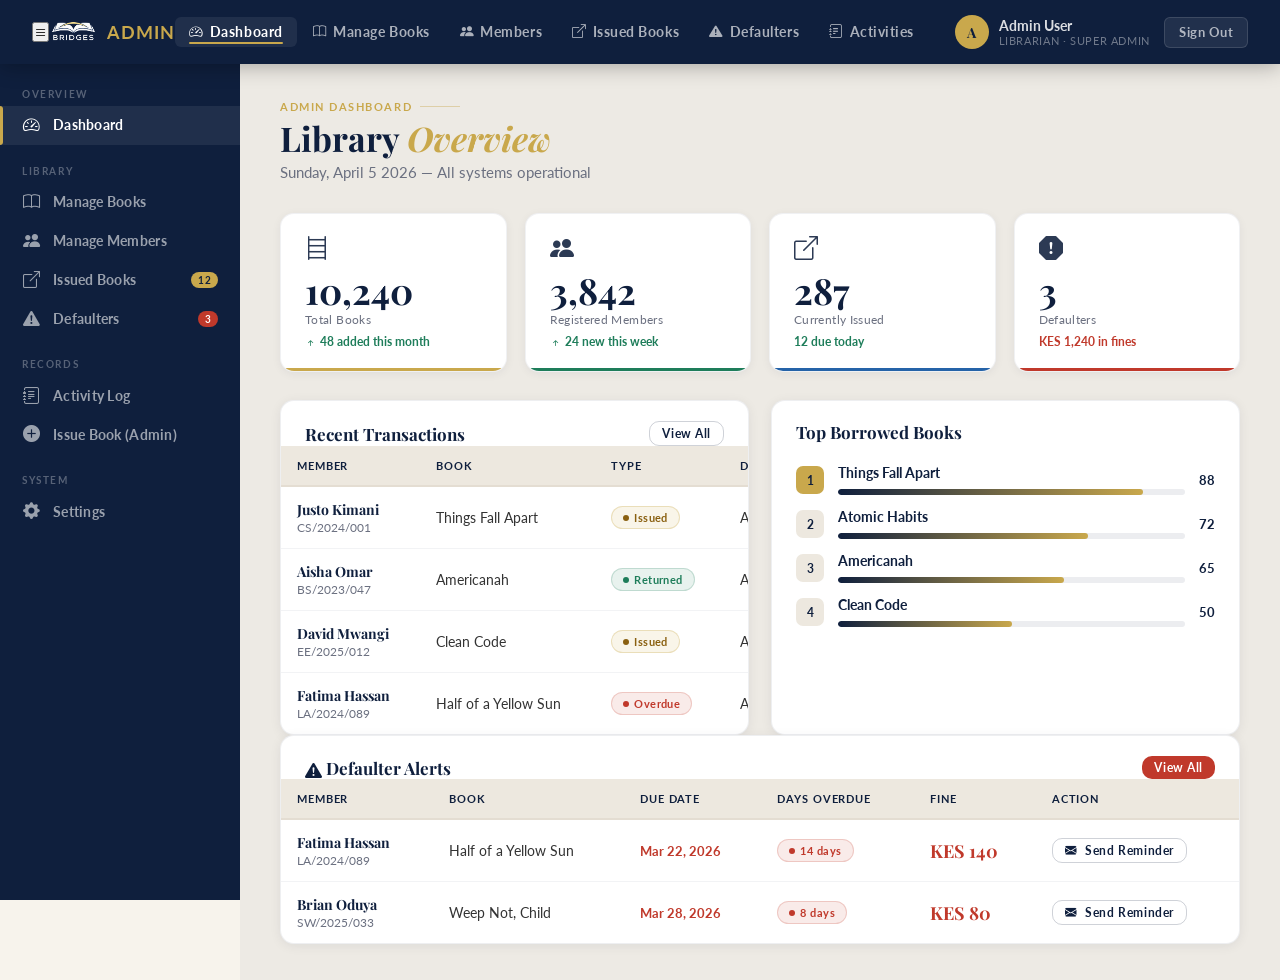
==== commit 6dff9470: "Updated image paths issue during deployment" ====
--- a/dashboard-admin.html
+++ b/dashboard-admin.html
@@ -14,7 +14,7 @@
 
 <header class="app-header">
   <a class="header-logo" href="#" onclick="switchView('a-dash')">
-     <img src="/assets/BRIDGESLOGO.png" alt="Bridges LMS Logo" class="header-logo-img" />
+     <img src="BRIDGESLOGO.png" alt="Bridges LMS Logo" class="header-logo-img" />
     <div class="header-logo-text"><span>Admin</span></div>
   </a>
   <ul class="header-nav">
--- a/bridges-lms.css
+++ b/bridges-lms.css
@@ -1,24 +1,25 @@
+
 *,*::before,*::after{box-sizing:border-box;margin:0;padding:0}
 
 :root{
---navy:#0f1f3d;
---navy2:#162847;
---navy3:#1e3660;
---gold:#c9a84c;
---gold2:#e0bb5a;
---gold3:#f0d080;
---cream:#f7f3ec;
---cream2:#ede8df;
---cream3:#e4ddd2;
---text:#1a1a2e;
---muted:#6b7080;
---white:#fff;
---green:#1e7d5a;
---red:#c0392b;
---blue:#2563a8;
---purple:#6b21a8;
---r:10px;
---sh:0 8px 32px rgba(15,31,61,.13);
+  --navy:#0f1f3d;
+  --navy2:#162847;
+  --navy3:#1e3660;
+  --gold:#c9a84c;
+  --gold2:#e0bb5a;
+  --gold3:#f0d080;
+  --cream:#f7f3ec;
+  --cream2:#ede8df;
+  --cream3:#e4ddd2;
+  --text:#1a1a2e;
+  --muted:#6b7080;
+  --white:#fff;
+  --green:#1e7d5a;
+  --red:#c0392b;
+  --blue:#2563a8;
+  --purple:#6b21a8;
+  --r:10px;
+  --sh:0 8px 32px rgba(15,31,61,.13);
 }
 
 html{scroll-behavior:smooth}
@@ -34,124 +35,178 @@
 .anim-3{animation:fadeUp .5s ease both .25s}
 .anim-4{animation:fadeUp .5s ease both .35s}
 
-.auth-page{min-height:100vh;display:grid;grid-template-columns:1fr 1fr}
+.auth-page{
+  min-height:100vh;
+  display:grid;
+  grid-template-columns:1fr 1fr;
+}
 
 .auth-left{
-background:var(--navy);
-display:flex;
-flex-direction:column;
-justify-content:center;
-padding:72px 64px;
-position:relative;
-overflow:hidden;
-}
-
+  background:var(--navy);
+  display:flex;
+  flex-direction:column;
+  justify-content:center;
+  padding:72px 64px;
+  position:relative;
+  overflow:hidden;
+}
 .auth-left::before{
-content:'"';
-font-family:'Playfair Display',serif;
-font-size:360px;
-color:rgba(201,168,76,.06);
-position:absolute;
-top:-80px;
-left:-20px;
-line-height:1;
-pointer-events:none;
-}
-
-.auth-logo{display:flex;flex-direction:column;align-items:center;gap:4px}
-.auth-logo-img{width:120px;height:auto;object-fit:contain;mix-blend-mode:screen}
-.auth-logo-text{font-size:1.4rem;font-weight:700;letter-spacing:.08em;color:#f5f0e8;text-transform:uppercase}
-.auth-logo-text span{color:#c9a84c}
+  content:'"';
+  font-family:'Playfair Display',serif;
+  font-size:360px;
+  color:rgba(201,168,76,.06);
+  position:absolute;
+  top:-80px;
+  left:-20px;
+  line-height:1;
+  pointer-events:none;
+}
+
+.auth-logo {
+  display: flex;
+  flex-direction: column;
+  align-items: center;
+  gap: 4px;
+}
+
+.auth-logo-img {
+  width: 120px;          
+  height: auto;
+  object-fit: contain;
+
+  mix-blend-mode: screen;   
+
+
+}
+
+.auth-logo-text {
+  font-size: 1.4rem;
+  font-weight: 700;
+  letter-spacing: 0.08em;
+  color: #f5f0e8;          
+  text-transform: uppercase;
+}
+
+.auth-logo-text span {
+  color: #c9a84c;          
+}
 
 .auth-tagline{
-font-family:'Playfair Display',serif;
-font-size:clamp(32px,3.5vw,48px);
-font-weight:700;
-color:#fff;
-line-height:1.12;
-margin-bottom:20px;
-position:relative;
-}
-
+  font-family:'Playfair Display',serif;
+  font-size:clamp(32px,3.5vw,48px);
+  font-weight:700;
+  color:#fff;
+  line-height:1.12;
+  margin-bottom:20px;
+  position:relative;
+}
 .auth-tagline em{color:var(--gold);font-style:italic}
 
 .auth-tagline-sub{
-font-size:15px;
-color:rgba(255,255,255,.55);
-line-height:1.75;
-max-width:360px;
-margin-bottom:48px;
+  font-size:15px;
+  color:rgba(255,255,255,.55);
+  line-height:1.75;
+  max-width:360px;
+  margin-bottom:48px;
 }
 
 .auth-stats{display:flex;gap:32px}
-.auth-stat .num{font-family:'Playfair Display',serif;font-size:28px;font-weight:700;color:var(--gold)}
-.auth-stat .lbl{font-size:11.5px;color:rgba(255,255,255,.45);letter-spacing:.08em;text-transform:uppercase;margin-top:2px}
-
-.auth-right{background:var(--cream);display:flex;align-items:center;justify-content:center;padding:48px 64px}
+.auth-stat .num{
+  font-family:'Playfair Display',serif;
+  font-size:28px;
+  font-weight:700;
+  color:var(--gold);
+}
+.auth-stat .lbl{
+  font-size:11.5px;
+  color:rgba(255,255,255,.45);
+  letter-spacing:.08em;
+  text-transform:uppercase;
+  margin-top:2px;
+}
+
+.auth-right{
+  background:var(--cream);
+  display:flex;
+  align-items:center;
+  justify-content:center;
+  padding:48px 64px;
+}
 .auth-box{width:100%;max-width:440px}
 
 .auth-tabs{
-display:flex;
-gap:0;
-margin-bottom:36px;
-background:var(--cream2);
-border-radius:var(--r);
-padding:4px;
-border:1px solid var(--cream3);
-}
-
+  display:flex;
+  gap:0;
+  margin-bottom:36px;
+  background:var(--cream2);
+  border-radius:var(--r);
+  padding:4px;
+  border:1px solid var(--cream3);
+}
 .auth-tab{
-flex:1;
-padding:10px;
-text-align:center;
-border-radius:7px;
-font-size:13.5px;
-font-weight:700;
-letter-spacing:.04em;
-cursor:pointer;
-color:var(--muted);
-transition:all .2s;
-border:none;
-background:none;
-text-decoration:none;
-display:block;
-}
-
-.auth-tab.active{background:#fff;color:var(--navy);box-shadow:0 2px 8px rgba(15,31,61,.1)}
+  flex:1;
+  padding:10px;
+  text-align:center;
+  border-radius:7px;
+  font-size:13.5px;
+  font-weight:700;
+  letter-spacing:.04em;
+  cursor:pointer;
+  color:var(--muted);
+  transition:all .2s;
+  border:none;
+  background:none;
+  text-decoration:none;
+  display:block;
+}
+.auth-tab.active{
+  background:#fff;
+  color:var(--navy);
+  box-shadow:0 2px 8px rgba(15,31,61,.1);
+}
 
 .auth-form-title{
-font-family:'Playfair Display',serif;
-font-size:28px;
-font-weight:700;
-color:var(--navy);
-margin-bottom:6px;
-}
-
+  font-family:'Playfair Display',serif;
+  font-size:28px;
+  font-weight:700;
+  color:var(--navy);
+  margin-bottom:6px;
+}
 .auth-form-sub{font-size:14px;color:var(--muted);margin-bottom:28px}
 
-.role-selector{display:grid;grid-template-columns:1fr 1fr;gap:12px;margin-bottom:22px}
-.role-card{padding:14px 16px;border:2px solid rgba(15,31,61,.1);border-radius:var(--r);cursor:pointer;transition:all .2s;text-align:center;background:#fff}
+.role-selector{
+  display:grid;
+  grid-template-columns:1fr 1fr;
+  gap:12px;
+  margin-bottom:22px;
+}
+.role-card{
+  padding:14px 16px;
+  border:2px solid rgba(15,31,61,.1);
+  border-radius:var(--r);
+  cursor:pointer;
+  transition:all .2s;
+  text-align:center;
+  background:#fff;
+}
 .role-card:hover{border-color:var(--gold);background:rgba(201,168,76,.04)}
 .role-card.selected{border-color:var(--gold);background:rgba(201,168,76,.08)}
-
 .role-card .role-icon{display:flex;justify-content:center;margin-bottom:6px}
 .role-card .role-icon .bi{font-size:1.5rem;color:var(--navy)}
-
 .role-card .role-name{font-size:13px;font-weight:700;color:var(--navy)}
 .role-card .role-desc{font-size:11px;color:var(--muted);margin-top:2px}
 
 .auth-divider{
-display:flex;
-align-items:center;
-gap:14px;
-margin:20px 0;
-font-size:12px;
-color:var(--muted);
-font-weight:600;
-letter-spacing:.06em;
-text-transform:uppercase;
-}
-
+  display:flex;
+  align-items:center;
+  gap:14px;
+  margin:20px 0;
+  font-size:12px;
+  color:var(--muted);
+  font-weight:600;
+  letter-spacing:.06em;
+  text-transform:uppercase;
+}
 .auth-divider::before,.auth-divider::after{content:'';flex:1;height:1px;background:rgba(15,31,61,.1)}
 
 .auth-switch{text-align:center;font-size:13.5px;color:var(--muted);margin-top:20px}
@@ -162,75 +217,1035 @@
 .form-group{margin-bottom:18px}
 
 .form-label{
-font-size:12px;
-font-weight:700;
-letter-spacing:.06em;
-text-transform:uppercase;
-color:var(--navy);
-margin-bottom:7px;
-display:block;
-}
-
-.form-input,.form-select,.form-textarea{
-width:100%;
-padding:12px 16px;
-background:#fff;
-border:1.5px solid rgba(15,31,61,.12);
-border-radius:8px;
-font-family:'Lato',sans-serif;
-font-size:14px;
-color:var(--text);
-outline:none;
-transition:border-color .2s,box-shadow .2s;
-}
-
-.form-input:focus,.form-select:focus,.form-textarea:focus{
-border-color:var(--gold);
-box-shadow:0 0 0 3px rgba(201,168,76,.12);
-}
-
+  font-size:12px;
+  font-weight:700;
+  letter-spacing:.06em;
+  text-transform:uppercase;
+  color:var(--navy);
+  margin-bottom:7px;
+  display:block;
+}
+.form-input,
+.form-select,
+.form-textarea{
+  width:100%;
+  padding:12px 16px;
+  background:#fff;
+  border:1.5px solid rgba(15,31,61,.12);
+  border-radius:8px;
+  font-family:'Lato',sans-serif;
+  font-size:14px;
+  color:var(--text);
+  outline:none;
+  transition:border-color .2s,box-shadow .2s;
+}
+.form-input:focus,
+.form-select:focus,
+.form-textarea:focus{
+  border-color:var(--gold);
+  box-shadow:0 0 0 3px rgba(201,168,76,.12);
+}
 .form-input::placeholder{color:rgba(107,112,128,.55)}
 .form-input.readonly-field{background:var(--cream2)}
-
 .form-select{
-cursor:pointer;
-appearance:none;
-background-image:url("data:image/svg+xml,%3Csvg xmlns='http://www.w3.org/2000/svg' width='12' height='8' viewBox='0 0 12 8'%3E%3Cpath d='M1 1l5 5 5-5' stroke='%236b7080' stroke-width='1.5' fill='none' stroke-linecap='round'/%3E%3C/svg%3E");
-background-repeat:no-repeat;
-background-position:right 14px center;
-padding-right:40px;
-}
-
+  cursor:pointer;
+  appearance:none;
+  background-image:url("data:image/svg+xml,%3Csvg xmlns='http://www.w3.org/2000/svg' width='12' height='8' viewBox='0 0 12 8'%3E%3Cpath d='M1 1l5 5 5-5' stroke='%236b7080' stroke-width='1.5' fill='none' stroke-linecap='round'/%3E%3C/svg%3E");
+  background-repeat:no-repeat;
+  background-position:right 14px center;
+  padding-right:40px;
+}
 .form-textarea{resize:vertical;min-height:80px}
+.form-textarea-short{min-height:60px}
+.form-textarea-medium{min-height:70px}
+
+.form-inline-row{
+  display:flex;
+  justify-content:space-between;
+  align-items:center;
+  margin-bottom:20px;
+}
+.form-remember{
+  display:flex;
+  align-items:center;
+  gap:8px;
+  font-size:13.5px;
+  color:var(--muted);
+  cursor:pointer;
+}
+.form-remember input{accent-color:var(--gold)}
+.form-forgot{
+  font-size:13.5px;
+  color:var(--gold);
+  font-weight:700;
+  cursor:pointer;
+  background:none;
+  border:none;
+  text-decoration:none;
+}
+.form-forgot:hover{text-decoration:underline}
+
+.form-terms{
+  display:flex;
+  align-items:flex-start;
+  gap:10px;
+  font-size:13px;
+  color:var(--muted);
+  cursor:pointer;
+  line-height:1.5;
+  margin-bottom:22px;
+}
+.form-terms input{accent-color:var(--gold);margin-top:2px;flex-shrink:0}
+.form-terms a{color:var(--gold);font-weight:700;margin:0 3px;text-decoration:none}
+.form-terms a:hover{text-decoration:underline}
 
 .btn{
-padding:13px 28px;
-border-radius:var(--r);
-font-family:'Lato',sans-serif;
-font-size:14px;
-font-weight:700;
-cursor:pointer;
-letter-spacing:.05em;
-transition:all .2s;
-border:none;
-display:inline-flex;
-align-items:center;
-gap:8px;
-justify-content:center;
-text-decoration:none;
-}
-
+  padding:13px 28px;
+  border-radius:var(--r);
+  font-family:'Lato',sans-serif;
+  font-size:14px;
+  font-weight:700;
+  cursor:pointer;
+  letter-spacing:.05em;
+  transition:all .2s;
+  border:none;
+  display:inline-flex;
+  align-items:center;
+  gap:8px;
+  justify-content:center;
+  text-decoration:none;
+}
 .btn-gold{background:var(--gold);color:var(--navy)}
 .btn-gold:hover{background:var(--gold2);transform:translateY(-1px);box-shadow:0 6px 20px rgba(201,168,76,.35)}
-
 .btn-navy{background:var(--navy);color:#fff}
 .btn-navy:hover{background:var(--navy2);transform:translateY(-1px);box-shadow:0 6px 20px rgba(15,31,61,.25)}
-
 .btn-outline{background:transparent;color:var(--navy);border:1.5px solid rgba(15,31,61,.2)}
 .btn-outline:hover{border-color:var(--navy);background:rgba(15,31,61,.04)}
-
 .btn-danger{background:var(--red);color:#fff}
 .btn-danger:hover{background:#a93226;transform:translateY(-1px)}
-
 .btn-success{background:var(--green);color:#fff}
-.btn-success:hover{background:#166147;transform:translateY(-1px)}+.btn-success:hover{background:#166147;transform:translateY(-1px)}
+.btn-sm{padding:8px 16px;font-size:12.5px}
+.btn-xs{padding:5px 12px;font-size:11.5px}
+.btn-full{width:100%;justify-content:center}
+.btn-demo-grid{display:grid;grid-template-columns:1fr 1fr;gap:10px}
+.btn-demo{font-size:12px}
+
+.app-header{
+  background:var(--navy);
+  height:64px;
+  display:flex;
+  align-items:center;
+  padding:0 32px;
+  position:sticky;
+  top:0;
+  z-index:100;
+  box-shadow:0 2px 20px rgba(0,0,0,.3);
+}
+.header-logo {
+  display: flex;
+  align-items: center;
+  gap: 10px;
+  text-decoration: none;
+}
+
+.header-logo-img {
+  width: 48px;           
+  height: 48px;
+  object-fit: contain;
+  mix-blend-mode: screen; 
+}
+
+.header-logo-text {
+  font-size: 1.1rem;
+  font-weight: 700;
+  letter-spacing: 0.06em;
+  color: #f5f0e8;
+  text-transform: uppercase;
+}
+
+.header-logo-text span {
+  color: #c9a84c;        
+}
+
+.header-nav{display:flex;list-style:none;gap:2px;flex:1}
+.header-nav li{
+  padding:7px 14px;
+  border-radius:6px;
+  cursor:pointer;
+  font-size:13.5px;
+  font-weight:700;
+  color:rgba(255,255,255,.65);
+  letter-spacing:.04em;
+  transition:all .2s;
+  position:relative;
+  display:flex;
+  align-items:center;
+  gap:6px;
+}
+.header-nav li:hover,
+.header-nav li.active{color:#fff;background:rgba(255,255,255,.07)}
+.header-nav li.active::after{
+  content:'';
+  position:absolute;
+  bottom:3px;
+  left:14px;
+  right:14px;
+  height:2px;
+  background:var(--gold);
+  border-radius:1px;
+}
+
+.header-right{display:flex;align-items:center;gap:14px}
+.header-user{display:flex;align-items:center;gap:10px}
+.header-avatar{
+  width:34px;
+  height:34px;
+  border-radius:50%;
+  background:var(--gold);
+  display:flex;
+  align-items:center;
+  justify-content:center;
+  font-family:'Playfair Display',serif;
+  font-weight:700;
+  font-size:14px;
+  color:var(--navy);
+  border:2px solid rgba(201,168,76,.4);
+}
+.header-uname{font-size:13.5px;font-weight:700;color:rgba(255,255,255,.85)}
+.header-role{font-size:10.5px;color:rgba(255,255,255,.4);letter-spacing:.06em;text-transform:uppercase;margin-top:1px}
+.header-logout{
+  background:rgba(255,255,255,.08);
+  border:1px solid rgba(255,255,255,.12);
+  color:rgba(255,255,255,.65);
+  padding:7px 14px;
+  border-radius:6px;
+  font-size:12.5px;
+  font-weight:700;
+  cursor:pointer;
+  transition:all .2s;
+  letter-spacing:.04em;
+  text-decoration:none;
+  display:inline-flex;
+  align-items:center;
+}
+.header-logout:hover{background:rgba(192,57,43,.2);border-color:rgba(192,57,43,.4);color:#fff}
+
+
+
+.portal-layout{
+  display:grid;
+  grid-template-columns:240px 1fr;
+  min-height:calc(100vh - 64px);
+}
+.portal-main{background:#edeae4;padding:36px 40px}
+
+.user-layout{display:flex}
+.user-main{flex:1;padding:36px 40px;background:#edeae4;min-height:calc(100vh - 64px)}
+
+.sidebar{
+  background:var(--navy);
+  padding:24px 0;
+  position:sticky;
+  top:64px;
+  height:calc(100vh - 64px);
+  overflow-y:auto;
+}
+.sidebar-group-label{
+  font-size:10px;
+  font-weight:700;
+  letter-spacing:.16em;
+  text-transform:uppercase;
+  color:rgba(255,255,255,.3);
+  padding:0 22px;
+  margin:20px 0 6px;
+}
+.sidebar-group-label:first-child{margin-top:0}
+.sidebar-item{
+  display:flex;
+  align-items:center;
+  gap:11px;
+  padding:11px 22px;
+  font-size:13.5px;
+  font-weight:700;
+  color:rgba(255,255,255,.58);
+  cursor:pointer;
+  transition:all .2s;
+  position:relative;
+  letter-spacing:.02em;
+}
+.sidebar-item:hover,
+.sidebar-item.active{color:#fff;background:rgba(255,255,255,.07)}
+.sidebar-item.active::before{
+  content:'';
+  position:absolute;
+  left:0;top:0;bottom:0;
+  width:3px;
+  background:var(--gold);
+  border-radius:0 3px 3px 0;
+}
+.sidebar-icon{
+  display:inline-flex;
+  align-items:center;
+  justify-content:center;
+  width:20px;
+  flex-shrink:0;
+}
+.sidebar-icon .bi{font-size:1.05rem}
+.sidebar-badge{
+  margin-left:auto;
+  background:var(--gold);
+  color:var(--navy);
+  font-size:10px;
+  font-weight:700;
+  padding:2px 7px;
+  border-radius:100px;
+}
+.sidebar-badge-red{background:var(--red);color:#fff}
+.sidebar-signout{margin-top:24px;color:rgba(192,57,43,.7)}
+.sidebar-spacer{margin-top:auto}
+
+.page-title-block{margin-bottom:32px}
+.page-eyebrow{
+  font-size:11px;
+  font-weight:700;
+  letter-spacing:.14em;
+  text-transform:uppercase;
+  color:var(--gold);
+  margin-bottom:6px;
+  display:flex;
+  align-items:center;
+  gap:8px;
+}
+.page-eyebrow::after{content:'';width:40px;height:1.5px;background:var(--gold);opacity:.4}
+.page-title{
+  font-family:'Playfair Display',serif;
+  font-size:clamp(24px,3vw,34px);
+  font-weight:700;
+  color:var(--navy);
+  line-height:1.15;
+}
+.page-title em{color:var(--gold);font-style:italic}
+.page-subtitle{font-size:14.5px;color:var(--muted);margin-top:6px}
+
+.card{
+  background:#fff;
+  border-radius:14px;
+  border:1px solid rgba(15,31,61,.07);
+  box-shadow:0 2px 12px rgba(15,31,61,.07);
+  overflow:hidden;
+}
+.card-header{
+  padding:20px 24px 0;
+  display:flex;
+  align-items:center;
+  justify-content:space-between;
+}
+.card-title{
+  font-family:'Playfair Display',serif;
+  font-size:17px;
+  font-weight:700;
+  color:var(--navy);
+}
+.card-body{padding:22px 24px}
+.card-body-flush{padding:0}
+.card-mt{margin-top:18px}
+.card-mt-lg{margin-top:22px}
+
+.kpi-grid{display:grid;grid-template-columns:repeat(4,1fr);gap:18px;margin-bottom:28px}
+.kpi-grid-3{display:grid;grid-template-columns:repeat(3,1fr);gap:16px;margin-bottom:24px}
+
+.kpi{
+  background:#fff;
+  border-radius:14px;
+  padding:22px 24px;
+  border:1px solid rgba(15,31,61,.06);
+  box-shadow:0 2px 10px rgba(15,31,61,.06);
+  position:relative;
+  overflow:hidden;
+}
+.kpi-sm{padding:18px 20px}
+.kpi::after{
+  content:'';
+  position:absolute;
+  bottom:0;left:0;right:0;
+  height:3px;
+  border-radius:0 0 14px 14px;
+}
+.kpi.k-gold::after{background:var(--gold)}
+.kpi.k-green::after{background:var(--green)}
+.kpi.k-blue::after{background:var(--blue)}
+.kpi.k-red::after{background:var(--red)}
+
+.kpi-icon{display:flex;align-items:center;margin-bottom:12px}
+.kpi-icon-sm{margin-bottom:8px}
+.kpi-icon .bi{font-size:1.5rem;color:var(--navy);opacity:.88}
+.kpi-val{font-family:'Playfair Display',serif;font-size:36px;font-weight:700;color:var(--navy);line-height:1}
+.kpi-val-sm{font-size:28px}
+.kpi-label{font-size:12px;color:var(--muted);margin-top:4px;letter-spacing:.03em}
+.kpi-sub{font-size:11.5px;font-weight:700;margin-top:8px;color:var(--green)}
+.kpi-sub.warn{color:var(--red)}
+
+.tbl-wrap{overflow-x:auto}
+table{width:100%;border-collapse:collapse;font-size:13.5px}
+thead tr{background:var(--cream2)}
+th{
+  padding:13px 16px;
+  text-align:left;
+  font-size:11px;
+  font-weight:700;
+  letter-spacing:.08em;
+  text-transform:uppercase;
+  color:var(--navy);
+  border-bottom:2px solid var(--cream3);
+}
+td{padding:13px 16px;border-bottom:1px solid rgba(15,31,61,.05);color:#333}
+tr:last-child td{border-bottom:none}
+tr:hover td{background:rgba(201,168,76,.04)}
+.td-title{font-family:'Playfair Display',serif;font-weight:700;color:var(--navy);font-size:14px}
+.td-title-sm{font-size:13.5px}
+.td-sub{font-size:12px;color:var(--muted);margin-top:1px}
+.td-id{font-size:12px;font-weight:700;color:var(--muted)}
+.td-num{font-size:12px;color:var(--muted)}
+.td-muted{font-size:13px;color:var(--muted)}
+.td-sm{font-size:13px}
+.td-overdue{color:var(--red);font-weight:700;font-size:13px}
+.td-normal{font-size:13px}
+.td-center{text-align:center}
+.td-fine{color:var(--red);font-weight:700}
+.td-clear{color:var(--green);font-weight:700}
+.td-actions{display:flex;gap:6px}
+.td-count-bold{text-align:center;font-weight:700}
+.td-available-ok{font-weight:700;color:var(--green)}
+.td-available-none{font-weight:700;color:var(--red)}
+.td-done{color:var(--muted);font-size:12px}
+
+.badge{
+  display:inline-flex;
+  align-items:center;
+  gap:5px;
+  padding:4px 11px;
+  border-radius:100px;
+  font-size:11px;
+  font-weight:700;
+  letter-spacing:.04em;
+}
+.badge::before{content:'';width:6px;height:6px;border-radius:50%;background:currentColor;flex-shrink:0}
+.badge-green{background:rgba(30,125,90,.1);color:var(--green);border:1px solid rgba(30,125,90,.2)}
+.badge-red{background:rgba(192,57,43,.1);color:var(--red);border:1px solid rgba(192,57,43,.2)}
+.badge-gold{background:rgba(201,168,76,.12);color:#8a6010;border:1px solid rgba(201,168,76,.3)}
+.badge-blue{background:rgba(37,99,168,.1);color:var(--blue);border:1px solid rgba(37,99,168,.2)}
+.badge-grey{background:rgba(107,112,128,.1);color:var(--muted);border:1px solid rgba(107,112,128,.2)}
+
+
+.search-row{display:flex;gap:12px;margin-bottom:22px;flex-wrap:wrap}
+.search-input-wrap{
+  flex:1;
+  min-width:220px;
+  display:flex;
+  align-items:center;
+  background:#fff;
+  border:1.5px solid rgba(15,31,61,.12);
+  border-radius:var(--r);
+  overflow:hidden;
+}
+.search-input-wrap input{
+  flex:1;
+  border:none;
+  outline:none;
+  padding:11px 16px;
+  font-family:'Lato',sans-serif;
+  font-size:14px;
+  color:var(--text);
+  background:transparent;
+}
+.search-input-wrap input::placeholder{color:rgba(107,112,128,.5)}
+.search-input-wrap .search-icon{
+  display:flex;
+  align-items:center;
+  padding:0 0 0 14px;
+  color:var(--muted);
+}
+.search-input-wrap .search-icon .bi{font-size:1rem}
+.filter-sel{
+  padding:11px 14px;
+  background:#fff;
+  border:1.5px solid rgba(15,31,61,.12);
+  border-radius:var(--r);
+  font-family:'Lato',sans-serif;
+  font-size:13.5px;
+  color:var(--text);
+  outline:none;
+  cursor:pointer;
+  min-width:150px;
+}
+
+
+.form-section{
+  background:#fff;
+  border-radius:14px;
+  padding:28px 30px;
+  border:1px solid rgba(15,31,61,.07);
+  box-shadow:var(--sh);
+  margin-bottom:24px;
+}
+.form-section-title{
+  font-family:'Playfair Display',serif;
+  font-size:18px;
+  font-weight:700;
+  color:var(--navy);
+  margin-bottom:20px;
+  padding-bottom:14px;
+  border-bottom:2px solid var(--cream2);
+  display:flex;
+  align-items:center;
+  gap:10px;
+}
+.form-section-icon{display:inline-flex;align-items:center}
+.form-section-icon .bi{font-size:1.2rem}
+
+.alert{
+  padding:14px 18px;
+  border-radius:var(--r);
+  font-size:13.5px;
+  display:flex;
+  align-items:flex-start;
+  gap:12px;
+  margin-bottom:18px;
+}
+.alert-warn{background:rgba(201,168,76,.1);border:1px solid rgba(201,168,76,.3);color:#7a5a08}
+.alert-danger{background:rgba(192,57,43,.08);border:1px solid rgba(192,57,43,.2);color:var(--red)}
+.alert-success{background:rgba(30,125,90,.08);border:1px solid rgba(30,125,90,.2);color:var(--green)}
+.alert-icon{display:inline-flex;flex-shrink:0;margin-top:1px}
+.alert-icon .bi{font-size:1.15rem}
+
+
+.page-tabs{
+  display:flex;
+  gap:4px;
+  margin-bottom:24px;
+  background:rgba(15,31,61,.06);
+  border-radius:var(--r);
+  padding:5px;
+  width:fit-content;
+}
+.page-tab{
+  padding:9px 20px;
+  border-radius:7px;
+  font-size:13.5px;
+  font-weight:700;
+  cursor:pointer;
+  color:var(--muted);
+  transition:all .2s;
+  border:none;
+  background:none;
+  letter-spacing:.03em;
+  display:inline-flex;
+  align-items:center;
+  gap:6px;
+}
+.page-tab .bi{font-size:1rem;opacity:.85}
+.page-tab.active{background:#fff;color:var(--navy);box-shadow:0 2px 8px rgba(15,31,61,.1)}
+
+.two-col{display:grid;grid-template-columns:1fr 1fr;gap:22px}
+.three-col{display:grid;grid-template-columns:1fr 1fr 1fr;gap:22px}
+
+
+.prog-wrap{height:6px;background:rgba(15,31,61,.08);border-radius:3px;overflow:hidden;margin-top:8px}
+.prog-fill{height:100%;border-radius:3px;background:linear-gradient(90deg,var(--navy),var(--gold))}
+.prog-wrap-lg{height:10px}
+
+.fine-amount{font-family:'Playfair Display',serif;font-weight:700;font-size:18px;color:var(--red)}
+
+
+#toast{
+  position:fixed;
+  bottom:28px;right:28px;
+  min-width:280px;max-width:380px;
+  background:var(--navy);
+  color:#fff;
+  border:1px solid rgba(201,168,76,.35);
+  border-radius:12px;
+  padding:16px 20px;
+  font-size:14px;
+  box-shadow:0 12px 36px rgba(15,31,61,.3);
+  z-index:9999;
+  transform:translateY(80px);
+  opacity:0;
+  transition:all .35s cubic-bezier(.34,1.56,.64,1);
+  display:flex;
+  align-items:flex-start;
+  gap:0;
+}
+#toast.show{transform:translateY(0);opacity:1}
+#toast .toast-icon{display:inline-flex;flex-shrink:0;margin-right:10px;margin-top:2px}
+#toast .toast-icon .bi{font-size:1.15rem}
+#toast strong{color:var(--gold)}
+
+/* ── Modal ──────────────────────────────────────────────── */
+.modal-overlay{
+  position:fixed;inset:0;
+  background:rgba(15,31,61,.6);
+  z-index:500;
+  display:flex;align-items:center;justify-content:center;
+  animation:fadeIn .2s ease;
+}
+.modal{
+  background:#fff;border-radius:16px;padding:36px;
+  width:100%;max-width:520px;
+  box-shadow:0 24px 72px rgba(15,31,61,.3);
+  animation:fadeUp .3s ease;
+}
+.modal-title{
+  font-family:'Playfair Display',serif;font-size:24px;font-weight:700;
+  color:var(--navy);margin-bottom:6px;
+}
+.modal-sub{font-size:14px;color:var(--muted);margin-bottom:28px}
+.modal-footer{
+  display:flex;gap:12px;justify-content:flex-end;
+  margin-top:28px;padding-top:20px;
+  border-top:1px solid var(--cream2);
+}
+
+/* ── Empty State ────────────────────────────────────────── */
+.empty-state{text-align:center;padding:60px 24px;color:var(--muted)}
+.empty-state .e-icon{display:flex;justify-content:center;margin-bottom:16px}
+.empty-state .e-icon .bi{font-size:3rem;opacity:.55;color:var(--muted)}
+.empty-state .e-title{font-family:'Playfair Display',serif;font-size:20px;color:var(--navy);margin-bottom:6px}
+.empty-state .e-sub{font-size:14px;line-height:1.6}
+.empty-state-sm{padding:28px 0}
+
+/* ── Activity Feed ──────────────────────────────────────── */
+.activity-feed{display:flex;flex-direction:column;gap:0}
+.activity-row{display:flex;gap:12px;padding:12px 0;border-bottom:1px solid var(--cream2)}
+.activity-row:last-child{border-bottom:none}
+.activity-dot{width:9px;height:9px;border-radius:50%;margin-top:5px;flex-shrink:0}
+.activity-dot-gold{background:var(--gold)}
+.activity-dot-green{background:var(--green)}
+.activity-dot-blue{background:var(--blue)}
+.activity-title{font-size:13.5px;color:var(--text)}
+.activity-date{font-size:11.5px;color:var(--muted);margin-top:2px}
+
+/* ── Borrow Cards ───────────────────────────────────────── */
+.borrow-card{
+  display:flex;gap:12px;align-items:center;
+  padding:12px;
+  background:var(--cream);
+  border-radius:10px;
+  margin-bottom:10px;
+  border:1px solid rgba(15,31,61,.06);
+}
+.borrow-book-icon{
+  width:36px;height:48px;
+  border-radius:5px;
+  background:linear-gradient(135deg,var(--gold),#8a6010);
+  flex-shrink:0;
+  display:flex;align-items:center;justify-content:center;
+  color:var(--navy);
+}
+.borrow-book-info{flex:1;min-width:0}
+.borrow-book-title{
+  font-family:'Playfair Display',serif;
+  font-weight:700;font-size:14px;color:var(--navy);
+  white-space:nowrap;overflow:hidden;text-overflow:ellipsis;
+}
+.borrow-book-author{font-size:12px;color:var(--muted);margin-top:1px}
+.borrow-book-actions{text-align:right;flex-shrink:0}
+.borrow-due-ok{font-size:11.5px;font-weight:700;color:var(--green)}
+.borrow-due-late{font-size:11.5px;font-weight:700;color:var(--red)}
+.borrow-return-btn{margin-top:6px}
+
+/* Active borrow card (in return page) */
+.active-borrow-card{
+  padding:14px;border-radius:10px;
+  background:var(--cream);margin-bottom:10px;
+  border:1px solid rgba(15,31,61,.06);
+}
+.active-borrow-meta{
+  display:flex;justify-content:space-between;align-items:center;margin-top:6px;
+}
+.active-borrow-issued{font-size:12px}
+.active-borrow-status{font-size:12px;font-weight:700;display:flex;align-items:center;gap:4px}
+.active-borrow-ok{color:var(--green)}
+.active-borrow-late{color:var(--red)}
+
+/* Issue page mini-borrow list */
+.issue-borrow-item{
+  display:flex;gap:10px;align-items:center;
+  padding:10px;border-radius:8px;
+  background:var(--cream);margin-bottom:8px;
+}
+.issue-borrow-icon{display:flex;color:var(--navy);font-size:1.1rem}
+.issue-borrow-info{flex:1}
+.issue-borrow-title{font-weight:700;font-size:13.5px;color:var(--navy)}
+.issue-borrow-due{font-size:11.5px;color:var(--muted)}
+.issue-borrow-hint{font-size:12.5px;color:var(--muted);margin-top:8px}
+
+/* ── Reading Goal ───────────────────────────────────────── */
+.goal-grid{display:grid;grid-template-columns:auto 1fr;gap:40px;align-items:center}
+.goal-number{
+  font-family:'Playfair Display',serif;
+  font-size:48px;font-weight:700;
+  color:var(--navy);line-height:1;
+}
+.goal-number span{font-size:20px;color:var(--muted)}
+.goal-on-track{font-size:12px;color:var(--green);font-weight:700;margin-top:4px}
+.goal-prog-label{display:flex;justify-content:space-between;font-size:12px;color:var(--muted);margin-bottom:8px}
+.goal-stats{display:grid;grid-template-columns:repeat(3,1fr);gap:14px;margin-top:18px}
+.goal-stat{text-align:center;background:var(--cream);padding:14px;border-radius:10px}
+.goal-stat-num{
+  font-family:'Playfair Display',serif;
+  font-size:22px;font-weight:700;color:var(--navy);
+}
+.goal-stat-lbl{font-size:11px;color:var(--muted);margin-top:3px}
+
+.profile-avatar-wrap{text-align:center;margin-bottom:24px}
+.profile-avatar{
+  width:80px;height:80px;
+  border-radius:50%;
+  background:var(--gold);
+  display:flex;align-items:center;justify-content:center;
+  font-family:'Playfair Display',serif;font-weight:700;
+  font-size:32px;color:var(--navy);
+  margin:0 auto 12px;
+}
+.profile-name{
+  font-family:'Playfair Display',serif;
+  font-size:20px;font-weight:700;color:var(--navy);
+}
+.profile-sub{font-size:13px;color:var(--muted);margin-top:2px}
+
+.membership-row{
+  display:flex;justify-content:space-between;
+  padding-bottom:12px;border-bottom:1px solid var(--cream2);
+  margin-bottom:14px;
+}
+.membership-row:last-child{border-bottom:none;margin-bottom:0;padding-bottom:0}
+.membership-label{font-size:13px;color:var(--muted)}
+.membership-value{font-size:13.5px;font-weight:700;color:var(--navy)}
+
+.top-book-row{display:flex;align-items:center;gap:14px;margin-bottom:14px}
+.top-book-row:last-child{margin-bottom:0}
+.top-book-rank{
+  width:28px;height:28px;
+  background:var(--cream2);
+  border-radius:7px;
+  display:flex;align-items:center;justify-content:center;
+  font-weight:700;font-size:12px;color:var(--navy);flex-shrink:0;
+}
+.top-book-rank-gold{background:var(--gold)}
+.top-book-inner{flex:1}
+.top-book-title{font-size:13.5px;font-weight:700;color:var(--navy)}
+.top-book-count{font-size:13px;font-weight:700;color:var(--navy)}
+
+.stat-box{
+  display:flex;justify-content:space-between;align-items:center;
+  padding:10px 14px;border-radius:8px;margin-bottom:12px;
+}
+.stat-box:last-child{margin-bottom:0}
+.stat-box-gold{background:rgba(201,168,76,.08);border:1px solid rgba(201,168,76,.2)}
+.stat-box-green{background:rgba(30,125,90,.08);border:1px solid rgba(30,125,90,.2)}
+.stat-box-red{background:rgba(192,57,43,.08);border:1px solid rgba(192,57,43,.2)}
+.stat-box-blue{background:rgba(37,99,168,.08);border:1px solid rgba(37,99,168,.2)}
+.stat-box-label{font-size:13.5px;font-weight:700;color:var(--navy)}
+.stat-box-num{font-family:'Playfair Display',serif;font-size:20px;font-weight:700}
+.stat-box-num-gold{color:var(--gold)}
+.stat-box-num-green{color:var(--green)}
+.stat-box-num-red{color:var(--red)}
+.stat-box-num-blue{color:var(--blue)}
+
+.member-lookup-card{
+  display:flex;align-items:center;gap:14px;
+  padding:14px;background:var(--cream);
+  border-radius:10px;margin-bottom:12px;
+}
+.member-lookup-avatar{
+  width:40px;height:40px;
+  border-radius:50%;background:var(--gold);
+  display:flex;align-items:center;justify-content:center;
+  font-weight:700;font-size:16px;color:var(--navy);
+}
+.member-lookup-name{font-weight:700;font-size:15px;color:var(--navy)}
+.member-lookup-sub{font-size:12px;color:var(--muted)}
+.member-lookup-badge{margin-left:auto}
+.member-lookup-grid{display:grid;grid-template-columns:1fr 1fr;gap:10px;font-size:13px}
+.member-stat-box{padding:10px;background:var(--cream);border-radius:8px}
+.member-stat-box-danger{background:rgba(192,57,43,.06)}
+.member-stat-label{color:var(--muted);font-size:11px;margin-bottom:3px}
+.member-stat-value{font-weight:700;color:var(--navy)}
+.member-stat-value-ok{color:var(--green)}
+.member-stat-value-bad{color:var(--red)}
+
+.view{display:none}
+.view.active{display:block}
+
+.bi-sun-fill{color:var(--gold)}
+
+.policy-list{display:flex;flex-direction:column;gap:14px}
+.policy-item{display:flex;gap:12px;align-items:flex-start}
+.policy-icon{display:inline-flex;color:var(--navy);flex-shrink:0;margin-top:2px}
+.policy-icon .bi{font-size:1.1rem}
+.policy-title{font-weight:700;font-size:13.5px;color:var(--navy)}
+.policy-desc{font-size:13px;color:var(--muted);margin-top:2px}
+
+.btn-row{display:flex;gap:12px}
+
+
+.bi{display:inline-block;vertical-align:-0.125em;line-height:1}
+
+   
+
+
+.tbl-wrap { overflow-x: auto; -webkit-overflow-scrolling: touch; }
+table { min-width: 560px; }
+
+
+img { max-width: 100%; height: auto; }
+
+
+
+@media (max-width: 1023px) {
+
+  /* Auth */
+  .auth-page { grid-template-columns: 1fr; }
+  .auth-left { display: none; }
+  .auth-right { padding: 40px 24px; }
+  .auth-box { max-width: 100%; }
+
+  /* Header */
+  .app-header { padding: 0 20px; gap: 12px; }
+  .header-nav { display: none; }           /* hidden — shown via drawer */
+  .header-uname { display: none; }
+  .header-role  { display: none; }
+
+  /* Layouts */
+  .portal-layout { grid-template-columns: 1fr; }
+  .user-layout   { flex-direction: column; }
+  .sidebar       { display: none; }        /* hidden — shown via drawer */
+
+  .portal-main,
+  .user-main { padding: 24px 20px; }
+
+  /* Grids */
+  .kpi-grid     { grid-template-columns: 1fr 1fr; gap: 14px; margin-bottom: 20px; }
+  .kpi-grid-3   { grid-template-columns: 1fr 1fr 1fr; gap: 12px; }
+  .two-col      { grid-template-columns: 1fr; gap: 18px; }
+  .three-col    { grid-template-columns: 1fr 1fr; gap: 16px; }
+  .goal-grid    { grid-template-columns: 1fr; gap: 20px; }
+
+  /* Search row */
+  .search-row   { flex-wrap: wrap; gap: 10px; }
+  .search-input-wrap { min-width: 100%; }
+  .filter-sel   { flex: 1; min-width: 140px; }
+
+  /* Buttons */
+  .btn-demo-grid { grid-template-columns: 1fr; }
+
+  /* Form rows collapse on small tablet */
+  .form-row     { grid-template-columns: 1fr; gap: 0; }
+
+  /* Page tabs scroll */
+  .page-tabs    { overflow-x: auto; white-space: nowrap; width: 100%; }
+}
+
+
+
+@media (max-width: 639px) {
+
+
+  .auth-right  { padding: 28px 18px; min-height: 100vh; align-items: flex-start; }
+  .auth-box    { padding-top: 20px; }
+  .auth-form-title { font-size: 22px; }
+
+  .auth-box::before {
+    content: 'BRIDGES LMS';
+    display: block;
+    font-family: 'Lato', sans-serif;
+    font-weight: 900;
+    font-size: 15px;
+    letter-spacing: .18em;
+    color: var(--navy);
+    text-align: center;
+    margin-bottom: 24px;
+    padding: 10px;
+    border-bottom: 2px solid var(--cream3);
+  }
+
+  
+  .app-header {
+    padding: 0 14px;
+    height: 56px;
+    position: sticky;
+    top: 0;
+    z-index: 200;
+  }
+  .header-logo-img  { width: 36px; height: 36px; }
+  .header-logo-text { font-size: .9rem; }
+  .header-avatar    { width: 30px; height: 30px; font-size: 12px; }
+  .header-logout    { padding: 6px 10px; font-size: 11px; } 
+  .header-right     { gap: 8px; }
+
+  .mobile-nav-toggle {
+    display: flex;
+    align-items: center;
+    justify-content: center;
+    width: 36px; height: 36px;
+    background: rgba(255,255,255,.08);
+    border: 1px solid rgba(255,255,255,.14);
+    border-radius: 8px;
+    color: #fff;
+    cursor: pointer;
+    font-size: 1.2rem;
+    flex-shrink: 0;
+    margin-right: auto;   
+    order: -1;
+  }
+
+  
+  .sidebar {
+    display: block;
+    position: fixed;
+    top: 0; left: 0;
+    width: 270px;
+    height: 100vh;
+    z-index: 300;
+    transform: translateX(-100%);
+    transition: transform .28s cubic-bezier(.4,0,.2,1);
+    overflow-y: auto;
+    padding-top: 70px;   
+  }
+  .sidebar.open { transform: translateX(0); }
+
+  
+  .sidebar-backdrop {
+    display: none;
+    position: fixed;
+    inset: 0;
+    background: rgba(10,20,40,.55);
+    z-index: 299;
+    backdrop-filter: blur(2px);
+  }
+  .sidebar-backdrop.open { display: block; }
+
+  
+  .header-nav {
+    display: none;
+    position: fixed;
+    top: 56px; left: 0; right: 0;
+    background: var(--navy2);
+    flex-direction: column;
+    padding: 12px 0;
+    z-index: 250;
+    box-shadow: 0 8px 32px rgba(0,0,0,.3);
+    border-top: 1px solid rgba(255,255,255,.08);
+  }
+  .header-nav.open { display: flex; }
+  .header-nav li {
+    padding: 13px 24px;
+    border-radius: 0;
+    font-size: 14px;
+  }
+  .header-nav li.active::after { display: none; }
+  .header-nav li.active {
+    border-left: 3px solid var(--gold);
+    background: rgba(255,255,255,.07);
+  }
+
+  
+  .portal-main,
+  .user-main { padding: 20px 14px; min-height: calc(100vh - 56px); }
+
+  
+  .kpi-grid   { grid-template-columns: 1fr 1fr; gap: 10px; margin-bottom: 16px; }
+  .kpi-grid-3 { grid-template-columns: 1fr 1fr; gap: 10px; }
+  .kpi        { padding: 16px 14px; }
+  .kpi-val    { font-size: 26px; }
+  .kpi-icon .bi { font-size: 1.2rem; }
+
+  
+  .two-col   { grid-template-columns: 1fr; gap: 14px; }
+  .three-col { grid-template-columns: 1fr; gap: 14px; }
+
+  
+  .card-header { padding: 16px 16px 0; }
+  .card-body   { padding: 16px; }
+  .card-title  { font-size: 15px; }
+
+  .page-title-block { margin-bottom: 20px; }
+  .page-title { font-size: 22px; }
+  .page-subtitle { font-size: 13px; }
+
+  .form-row     { grid-template-columns: 1fr; gap: 0; }
+  .form-section { padding: 20px 16px; }
+  .form-section-title { font-size: 16px; }
+
+  .search-row { flex-direction: column; gap: 10px; }
+  .search-input-wrap { width: 100%; }
+  .filter-sel { width: 100%; }
+
+  .role-selector { grid-template-columns: 1fr 1fr; gap: 10px; }
+  .role-card { padding: 12px 10px; }
+
+  
+  .goal-grid    { grid-template-columns: 1fr; gap: 16px; }
+  .goal-number  { font-size: 36px; }
+  .goal-stats   { grid-template-columns: 1fr 1fr 1fr; gap: 8px; }
+  .goal-stat    { padding: 10px 6px; }
+  .goal-stat-num{ font-size: 18px; }
+
+  .card-mt-lg { margin-top: 14px; }
+  .card-mt    { margin-top: 12px; }
+
+  .auth-tabs    { margin-bottom: 24px; }
+  .auth-stats   { gap: 20px; }
+
+  table  { min-width: 500px; font-size: 12.5px; }
+  th, td { padding: 10px 12px; }
+
+  .btn-demo-grid { grid-template-columns: 1fr; gap: 8px; }
+  .btn-row { flex-direction: column; gap: 10px; }
+  .btn-row .btn { width: 100%; }
+
+  .page-tabs {
+    overflow-x: auto;
+    white-space: nowrap;
+    width: 100%;
+    -webkit-overflow-scrolling: touch;
+    scrollbar-width: none;
+  }
+  .page-tabs::-webkit-scrollbar { display: none; }
+
+
+  #toast { bottom: 16px; right: 14px; left: 14px; min-width: 0; max-width: 100%; }
+
+  
+  .fine-amount { font-size: 15px; }
+
+
+  .modal { padding: 24px 18px; margin: 0 14px; }
+  .modal-title { font-size: 20px; }
+  .modal-footer { flex-direction: column; gap: 8px; }
+  .modal-footer .btn { width: 100%; }
+
+  .profile-avatar { width: 64px; height: 64px; font-size: 26px; }
+  .profile-name   { font-size: 18px; }
+
+  
+  .activity-title { font-size: 13px; }
+
+  
+  .borrow-card { flex-wrap: wrap; }
+  .borrow-book-actions { width: 100%; text-align: left; margin-top: 6px; }
+
+  .form-inline-row { flex-direction: column; align-items: flex-start; gap: 10px; }
+}
+
+
+
+@media (max-width: 399px) {
+  .kpi-grid   { grid-template-columns: 1fr; }
+  .kpi-grid-3 { grid-template-columns: 1fr; }
+  .role-selector { grid-template-columns: 1fr; }
+  .goal-stats { grid-template-columns: 1fr 1fr; }
+  .header-logo-text { display: none; }   
+}
